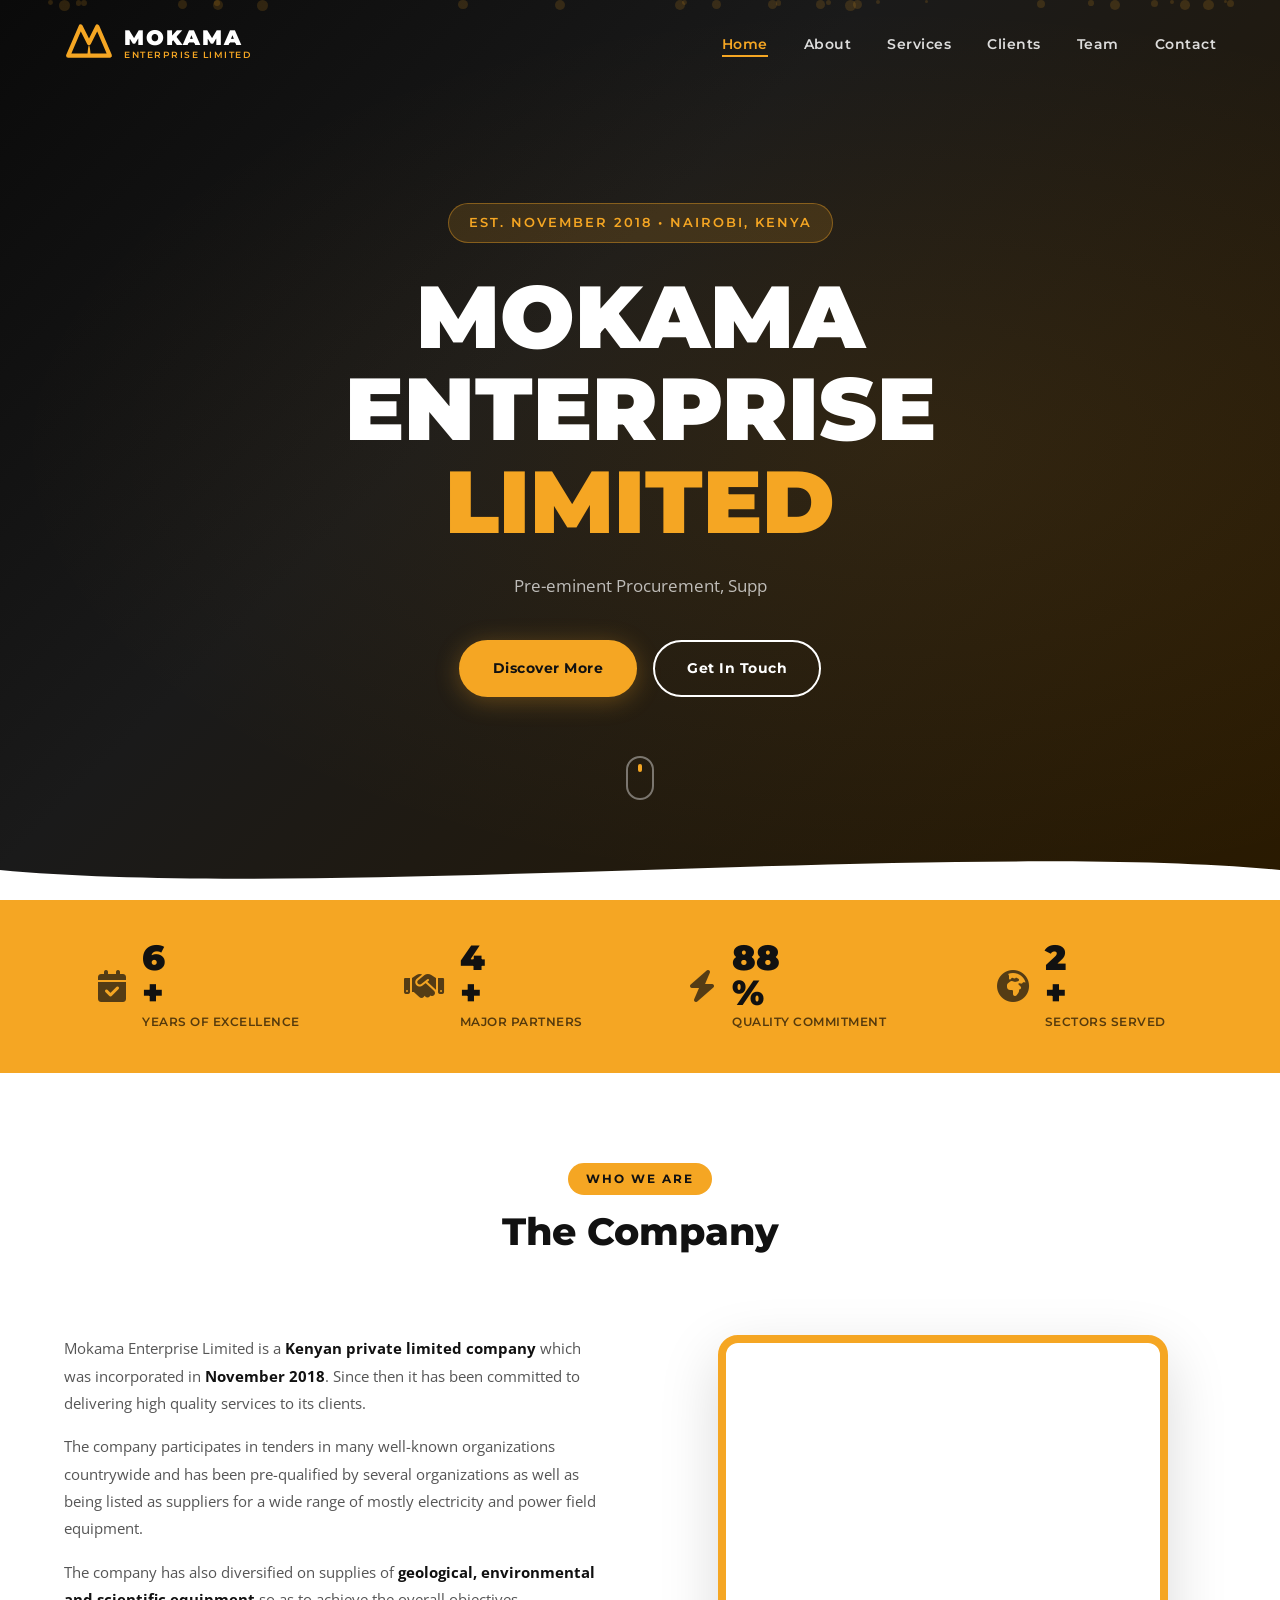
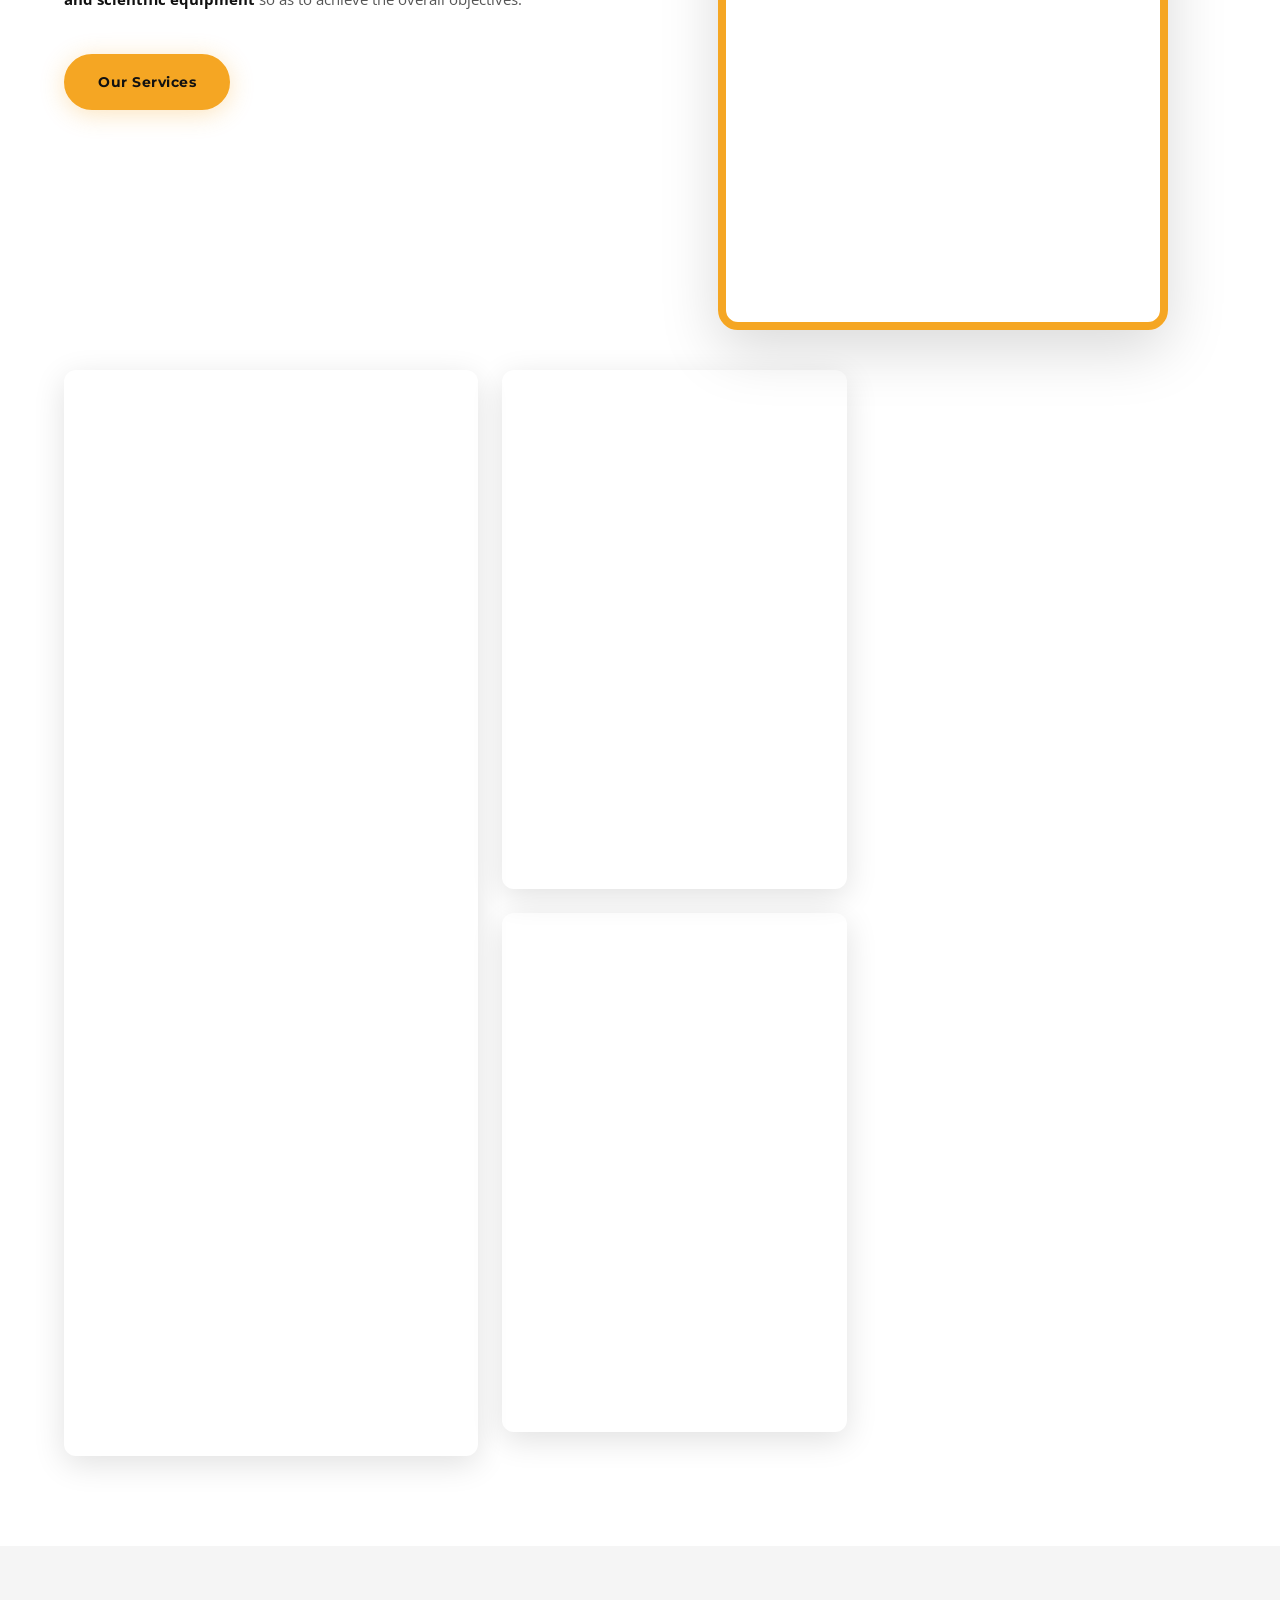
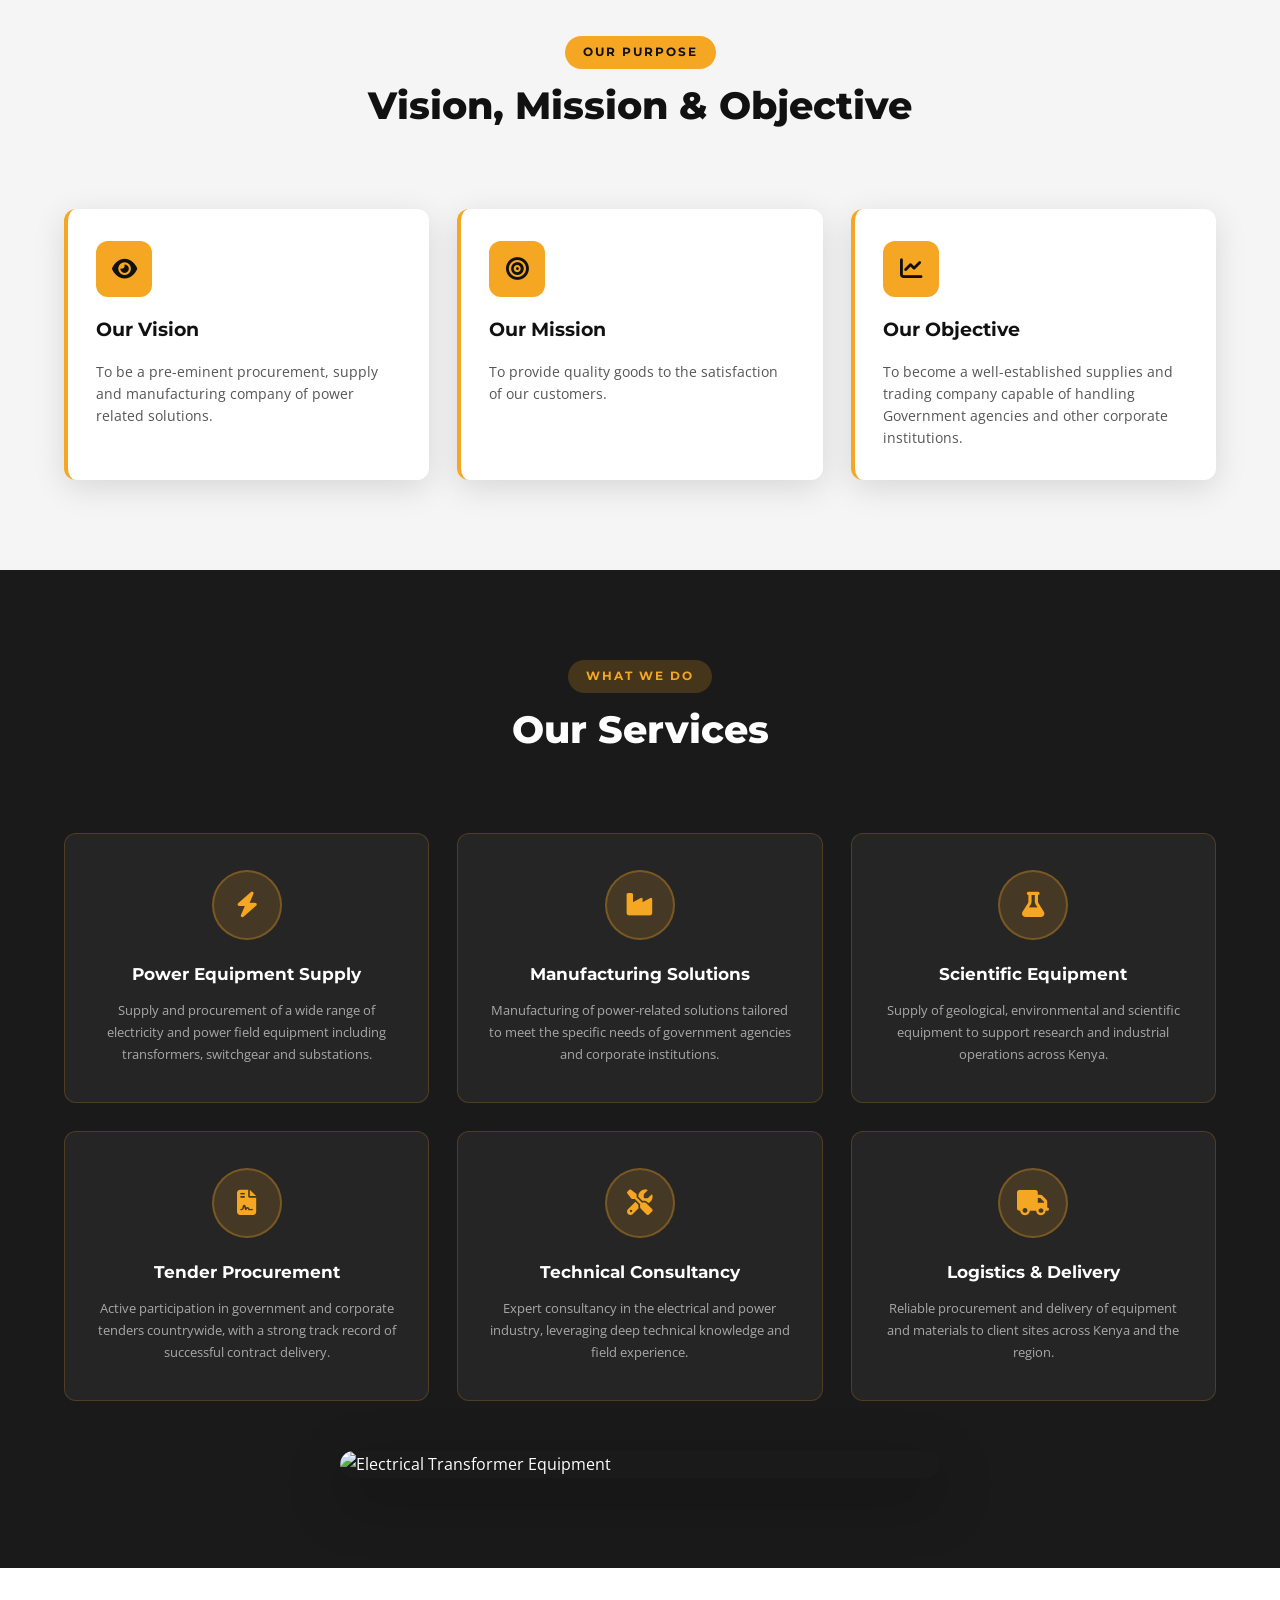
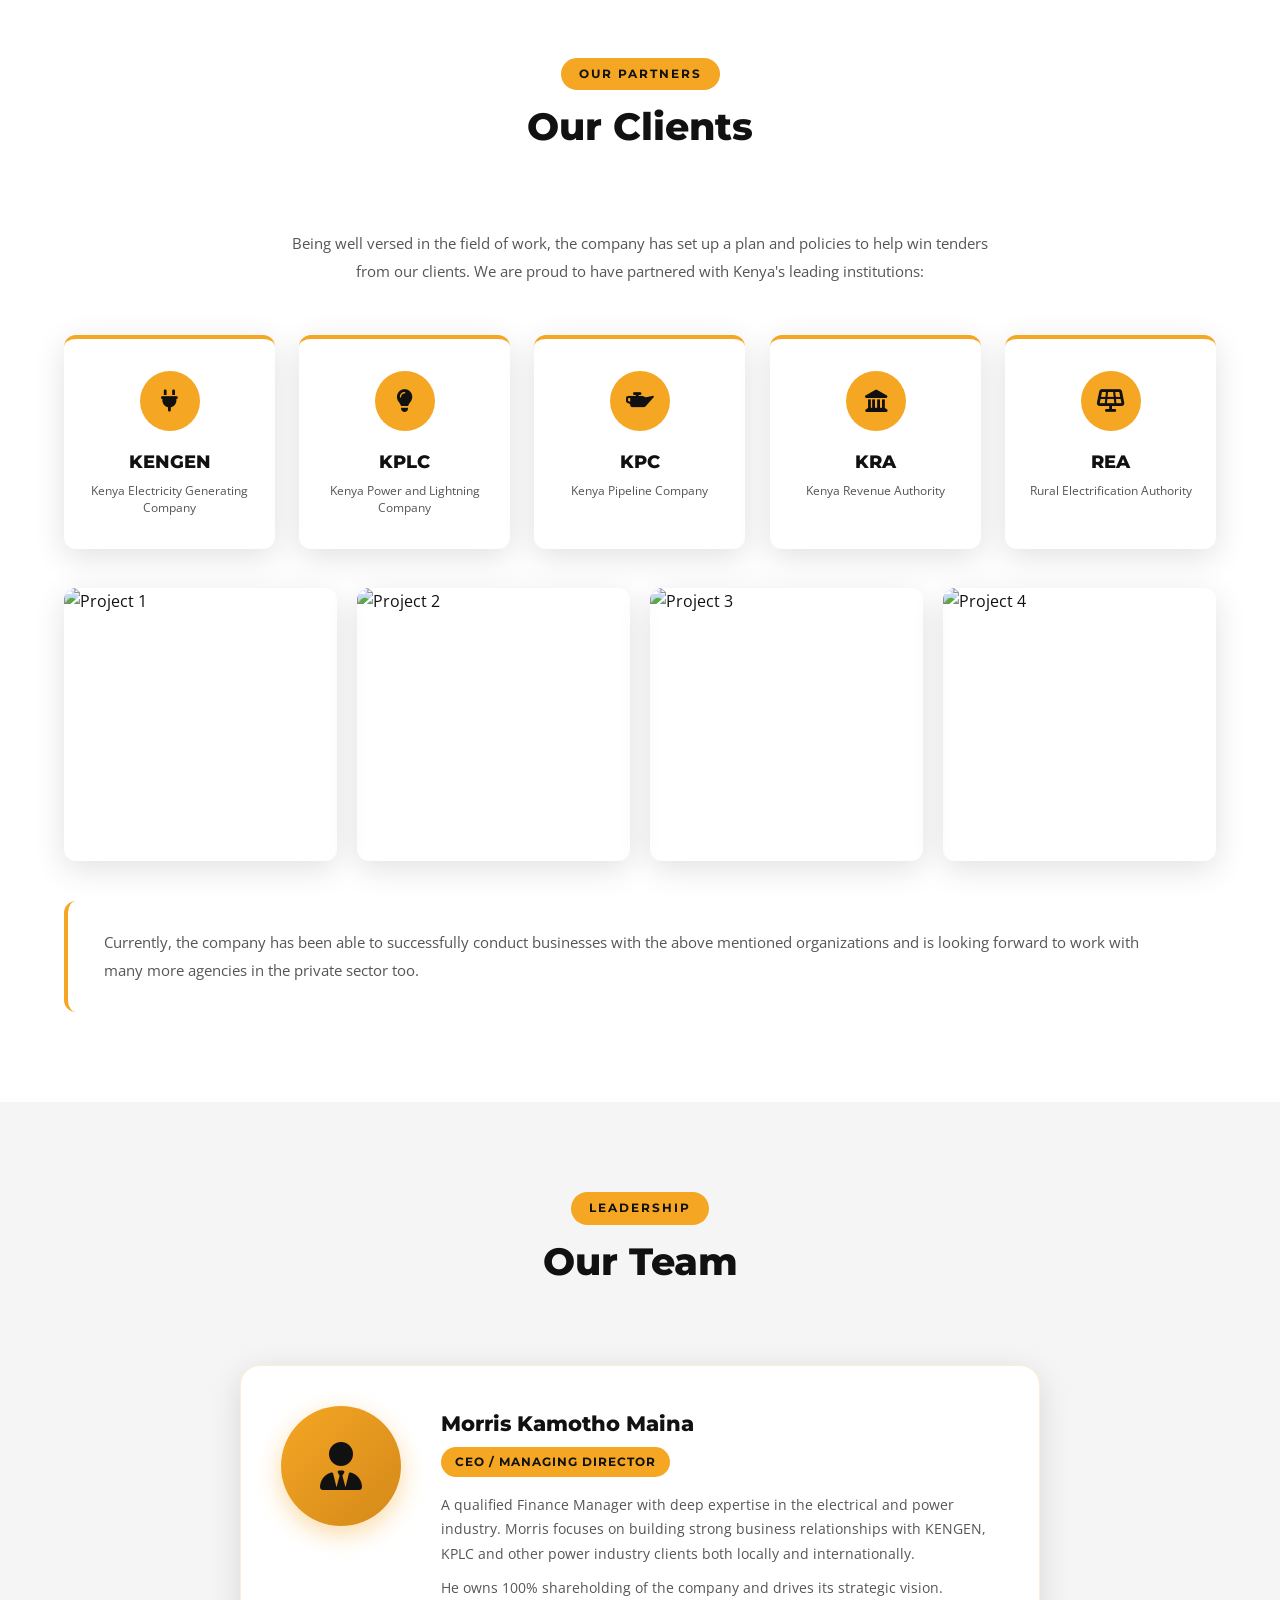
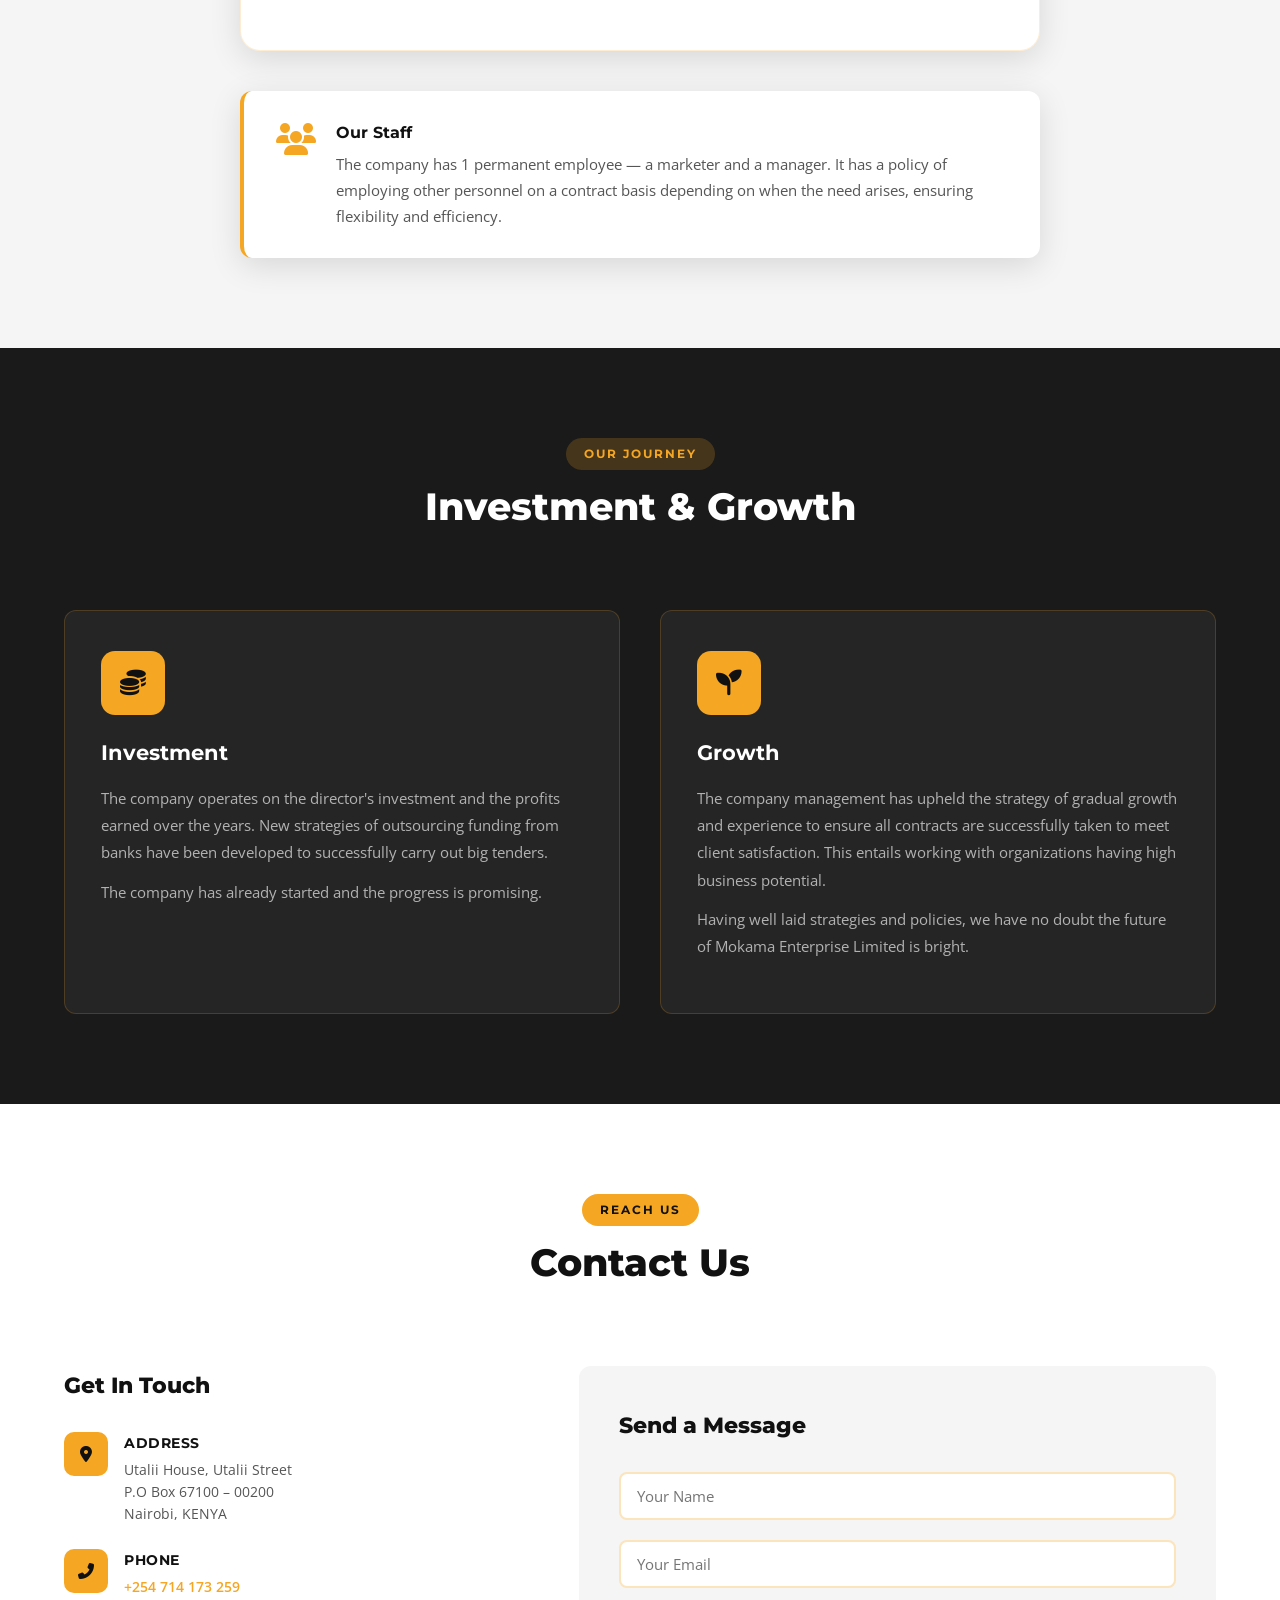
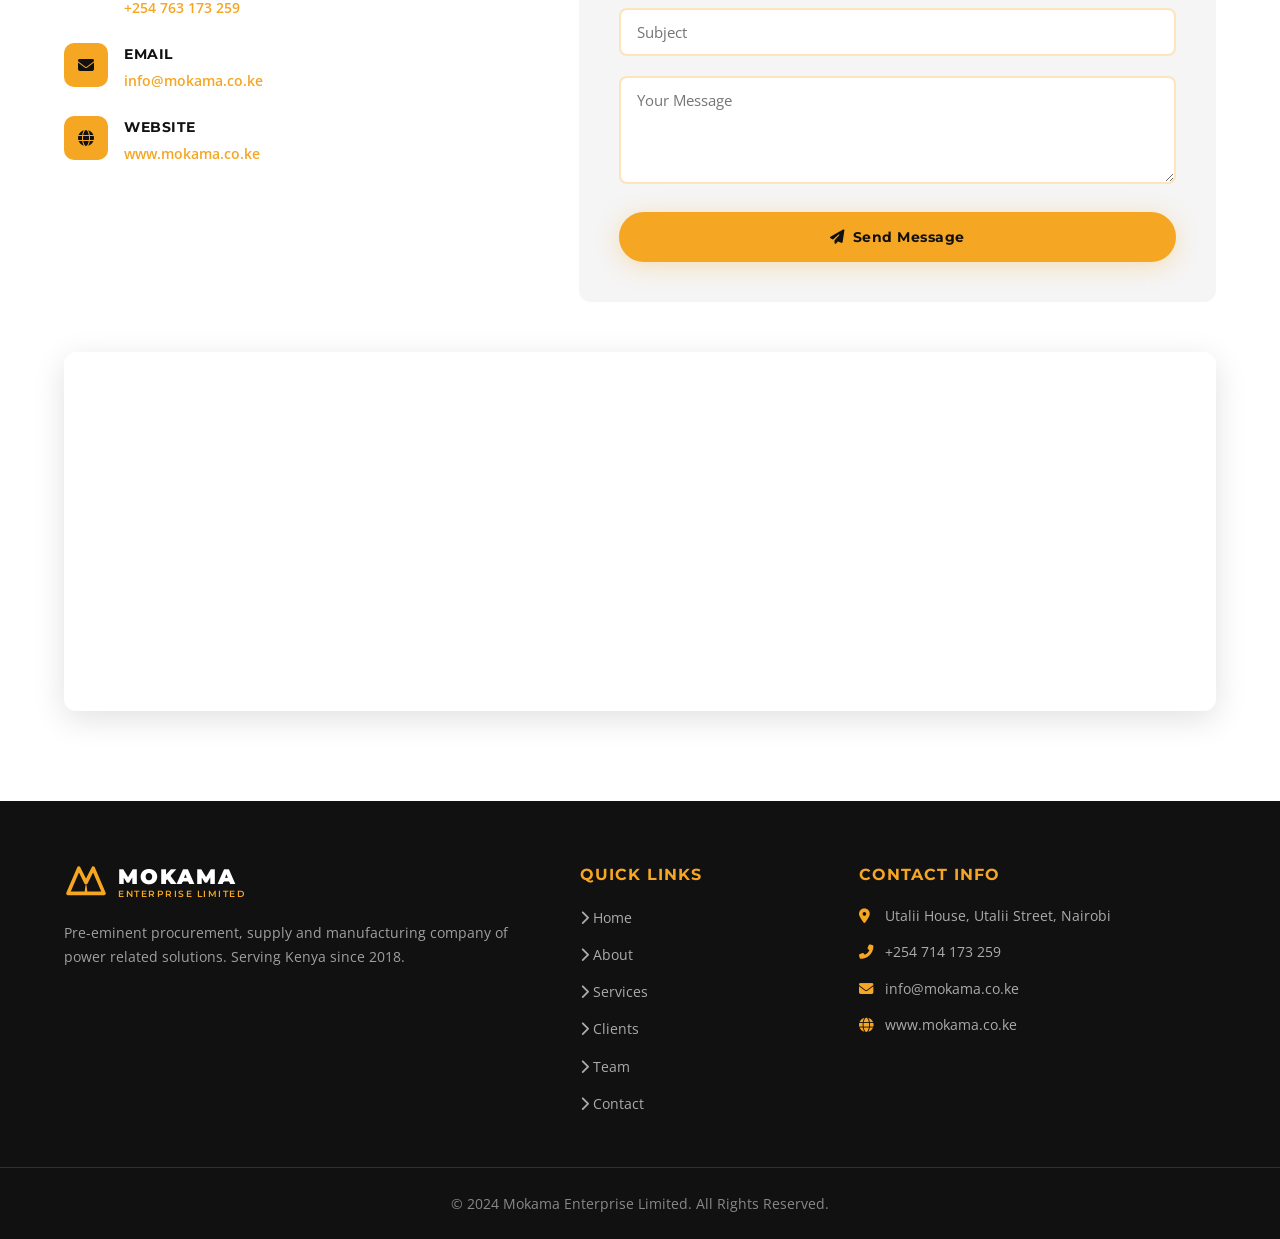
==== index.html @ 5ca4a03d "image gallery" ====
<!DOCTYPE html>
<html lang="en">
<head>
  <meta charset="UTF-8" />
  <meta name="viewport" content="width=device-width, initial-scale=1.0" />
  <title>Mokama Enterprise Limited</title>
  <link rel="stylesheet" href="style.css" />
  <link href="https://fonts.googleapis.com/css2?family=Montserrat:wght@400;600;700;800;900&family=Open+Sans:wght@400;600&display=swap" rel="stylesheet" />
  <link rel="stylesheet" href="https://cdnjs.cloudflare.com/ajax/libs/font-awesome/6.5.0/css/all.min.css" />
</head>
<body>

  <!-- ===== NAVBAR ===== -->
  <nav class="navbar" id="navbar">
    <div class="nav-container">
      <div class="nav-logo">
        <div class="logo-icon">
          <svg viewBox="0 0 60 50" xmlns="http://www.w3.org/2000/svg" width="50" height="42">
            <polygon points="5,45 20,10 30,30 40,10 55,45" fill="none" stroke="#F5A623" stroke-width="5" stroke-linejoin="round"/>
            <path d="M28,45 Q30,20 32,45" fill="#F5A623"/>
          </svg>
        </div>
        <div class="logo-text">
          <span class="logo-main">MOKAMA</span>
          <span class="logo-sub">ENTERPRISE LIMITED</span>
        </div>
      </div>
      <ul class="nav-links" id="navLinks">
        <li><a href="#home">Home</a></li>
        <li><a href="#about">About</a></li>
        <li><a href="#services">Services</a></li>
        <li><a href="#clients">Clients</a></li>
        <li><a href="#team">Team</a></li>
        <li><a href="#contact">Contact</a></li>
      </ul>
      <div class="hamburger" id="hamburger">
        <span></span><span></span><span></span>
      </div>
    </div>
  </nav>

  <!-- ===== HERO ===== -->
  <section class="hero" id="home">
    <div class="hero-particles" id="particles"></div>
    <div class="hero-overlay"></div>
    <div class="hero-content" data-aos="fade-up">
      <div class="hero-badge">Est. November 2018 &bull; Nairobi, Kenya</div>
      <h1 class="hero-title">
        <span class="line1">MOKAMA</span>
        <span class="line2">ENTERPRISE</span>
        <span class="line3 gold">LIMITED</span>
      </h1>
      <p class="hero-tagline">Pre-eminent Procurement, Supply &amp; Manufacturing of Power Solutions</p>
      <div class="hero-btns">
        <a href="#about" class="btn btn-primary">Discover More</a>
        <a href="#contact" class="btn btn-outline">Get In Touch</a>
      </div>
    </div>
    <div class="hero-scroll-indicator">
      <div class="scroll-dot"></div>
    </div>
    <div class="hero-wave">
      <svg viewBox="0 0 1440 80" preserveAspectRatio="none">
        <path d="M0,40 C360,80 1080,0 1440,40 L1440,80 L0,80 Z" fill="#fff"/>
      </svg>
    </div>
  </section>

  <!-- ===== STATS BAR ===== -->
  <section class="stats-bar">
    <div class="container">
      <div class="stat-item" data-aos="zoom-in" data-aos-delay="0">
        <i class="fas fa-calendar-check"></i>
        <div>
          <span class="stat-num" data-target="7">0</span><span>+</span>
          <p>Years of Excellence</p>
        </div>
      </div>
      <div class="stat-item" data-aos="zoom-in" data-aos-delay="100">
        <i class="fas fa-handshake"></i>
        <div>
          <span class="stat-num" data-target="5">0</span><span>+</span>
          <p>Major Partners</p>
        </div>
      </div>
      <div class="stat-item" data-aos="zoom-in" data-aos-delay="200">
        <i class="fas fa-bolt"></i>
        <div>
          <span class="stat-num" data-target="100">0</span><span>%</span>
          <p>Quality Commitment</p>
        </div>
      </div>
      <div class="stat-item" data-aos="zoom-in" data-aos-delay="300">
        <i class="fas fa-globe-africa"></i>
        <div>
          <span class="stat-num" data-target="3">0</span><span>+</span>
          <p>Sectors Served</p>
        </div>
      </div>
    </div>
  </section>

  <!-- ===== ABOUT ===== -->
  <section class="about section" id="about">
    <div class="container">
      <div class="section-header" data-aos="fade-up">
        <span class="section-tag">Who We Are</span>
        <h2>The Company</h2>
        <div class="section-divider"></div>
      </div>
      <div class="about-grid">
        <div class="about-text" data-aos="fade-right">
          <p>Mokama Enterprise Limited is a <strong>Kenyan private limited company</strong> which was incorporated in <strong>November 2018</strong>. Since then it has been committed to delivering high quality services to its clients.</p>
          <p>The company participates in tenders in many well-known organizations countrywide and has been pre-qualified by several organizations as well as being listed as suppliers for a wide range of mostly electricity and power field equipment.</p>
          <p>The company has also diversified on supplies of <strong>geological, environmental and scientific equipment</strong> so as to achieve the overall objectives.</p>
          <a href="#services" class="btn btn-primary mt-2">Our Services</a>
        </div>
        <div class="about-image" data-aos="fade-left">
          <div class="about-image-frame">
            <img src="transformer2.jpeg" alt="Power Grid Transformer" class="about-img" />
          </div>
        </div>
      </div>
      <div class="about-images-gallery" data-aos="fade-up">
        <div class="gallery-main">
          <img src="power grid.jpeg" alt="Power Grid Infrastructure" class="gallery-main-img" />
        </div>
        <div class="gallery-side">
          <div class="gallery-side-item">
            <img src="pipeline.jpeg" alt="pipeline Equipment" class="gallery-side-img" />
          </div>
          <div class="gallery-side-item">
            <img src="solar and t.jpeg" alt="Solar and Turbine" class="gallery-side-img" />
          </div>
        </div>
      </div>
    </div>
  </section>

  <!-- ===== VISION & MISSION ===== -->
  <section class="vision-mission section bg-light-gray" id="vision">
    <div class="container">
      <div class="section-header" data-aos="fade-up">
        <span class="section-tag">Our Purpose</span>
        <h2>Vision, Mission &amp; Objective</h2>
        <div class="section-divider"></div>
      </div>
      <div class="vm-grid">
        <div class="vm-item" data-aos="fade-up" data-aos-delay="0">
          <div class="vm-card vision-card">
            <div class="vm-icon"><i class="fas fa-eye"></i></div>
            <h3>Our Vision</h3>
            <p>To be a pre-eminent procurement, supply and manufacturing company of power related solutions.</p>
          </div>
        </div>
        <div class="vm-item" data-aos="fade-up" data-aos-delay="100">
          <div class="vm-card mission-card">
            <div class="vm-icon"><i class="fas fa-bullseye"></i></div>
            <h3>Our Mission</h3>
            <p>To provide quality goods to the satisfaction of our customers.</p>
          </div>
        </div>
        <div class="vm-item" data-aos="fade-up" data-aos-delay="200">
          <div class="vm-card objective-card">
            <div class="vm-icon"><i class="fas fa-chart-line"></i></div>
            <h3>Our Objective</h3>
            <p>To become a well-established supplies and trading company capable of handling Government agencies and other corporate institutions.</p>
          </div>
        </div>
      </div>
    </div>
  </section>

  <!-- ===== SERVICES ===== -->
  <section class="services section bg-dark" id="services">
    <div class="container">
      <div class="section-header" data-aos="fade-up">
        <span class="section-tag light">What We Do</span>
        <h2 class="light">Our Services</h2>
        <div class="section-divider"></div>
      </div>
      <div class="services-grid">
        <div class="service-card" data-aos="fade-up" data-aos-delay="0">
          <div class="service-icon">
            <i class="fas fa-bolt"></i>
          </div>
          <h3>Power Equipment Supply</h3>
          <p>Supply and procurement of a wide range of electricity and power field equipment including transformers, switchgear and substations.</p>
        </div>
        <div class="service-card" data-aos="fade-up" data-aos-delay="100">
          <div class="service-icon">
            <i class="fas fa-industry"></i>
          </div>
          <h3>Manufacturing Solutions</h3>
          <p>Manufacturing of power-related solutions tailored to meet the specific needs of government agencies and corporate institutions.</p>
        </div>
        <div class="service-card" data-aos="fade-up" data-aos-delay="200">
          <div class="service-icon">
            <i class="fas fa-flask"></i>
          </div>
          <h3>Scientific Equipment</h3>
          <p>Supply of geological, environmental and scientific equipment to support research and industrial operations across Kenya.</p>
        </div>
        <div class="service-card" data-aos="fade-up" data-aos-delay="300">
          <div class="service-icon">
            <i class="fas fa-file-contract"></i>
          </div>
          <h3>Tender Procurement</h3>
          <p>Active participation in government and corporate tenders countrywide, with a strong track record of successful contract delivery.</p>
        </div>
        <div class="service-card" data-aos="fade-up" data-aos-delay="400">
          <div class="service-icon">
            <i class="fas fa-tools"></i>
          </div>
          <h3>Technical Consultancy</h3>
          <p>Expert consultancy in the electrical and power industry, leveraging deep technical knowledge and field experience.</p>
        </div>
        <div class="service-card" data-aos="fade-up" data-aos-delay="500">
          <div class="service-icon">
            <i class="fas fa-truck"></i>
          </div>
          <h3>Logistics &amp; Delivery</h3>
          <p>Reliable procurement and delivery of equipment and materials to client sites across Kenya and the region.</p>
        </div>
      </div>
      <div class="services-image" data-aos="fade-up">
        <img src="images/transformer1.jpg" alt="Electrical Transformer Equipment" class="services-img" />
      </div>
    </div>
  </section>

  <!-- ===== CLIENTS ===== -->
  <section class="clients section" id="clients">
    <div class="container">
      <div class="section-header" data-aos="fade-up">
        <span class="section-tag">Our Partners</span>
        <h2>Our Clients</h2>
        <div class="section-divider"></div>
      </div>
      <p class="clients-intro" data-aos="fade-up">Being well versed in the field of work, the company has set up a plan and policies to help win tenders from our clients. We are proud to have partnered with Kenya's leading institutions:</p>
      <div class="clients-grid">
        <div class="client-card" data-aos="flip-left" data-aos-delay="0">
          <div class="client-icon"><i class="fas fa-plug"></i></div>
          <h4>KENGEN</h4>
          <p>Kenya Electricity Generating Company</p>
        </div>
        <div class="client-card" data-aos="flip-left" data-aos-delay="100">
          <div class="client-icon"><i class="fas fa-lightbulb"></i></div>
          <h4>KPLC</h4>
          <p>Kenya Power and Lightning Company</p>
        </div>
        <div class="client-card" data-aos="flip-left" data-aos-delay="200">
          <div class="client-icon"><i class="fas fa-oil-can"></i></div>
          <h4>KPC</h4>
          <p>Kenya Pipeline Company</p>
        </div>
        <div class="client-card" data-aos="flip-left" data-aos-delay="300">
          <div class="client-icon"><i class="fas fa-landmark"></i></div>
          <h4>KRA</h4>
          <p>Kenya Revenue Authority</p>
        </div>
        <div class="client-card" data-aos="flip-left" data-aos-delay="400">
          <div class="client-icon"><i class="fas fa-solar-panel"></i></div>
          <h4>REA</h4>
          <p>Rural Electrification Authority</p>
        </div>
      </div>
      <div class="clients-gallery" data-aos="fade-up">
        <div class="gallery-item">
          <img src="images/client-project-1.jpg" alt="Project 1" class="gallery-img" />
        </div>
        <div class="gallery-item">
          <img src="images/client-project-2.jpg" alt="Project 2" class="gallery-img" />
        </div>
        <div class="gallery-item">
          <img src="images/client-project-3.jpg" alt="Project 3" class="gallery-img" />
        </div>
        <div class="gallery-item">
          <img src="images/client-project-4.jpg" alt="Project 4" class="gallery-img" />
        </div>
      </div>
      <div class="clients-note" data-aos="fade-up">
        <p>Currently, the company has been able to successfully conduct businesses with the above mentioned organizations and is looking forward to work with many more agencies in the private sector too.</p>
      </div>
    </div>
  </section>

  <!-- ===== TEAM ===== -->
  <section class="team section bg-light-gray" id="team">
    <div class="container">
      <div class="section-header" data-aos="fade-up">
        <span class="section-tag">Leadership</span>
        <h2>Our Team</h2>
        <div class="section-divider"></div>
      </div>
      <div class="team-grid">
        <div class="team-card" data-aos="zoom-in">
          <div class="team-avatar">
            <div class="avatar-placeholder">
              <i class="fas fa-user-tie"></i>
            </div>
          </div>
          <div class="team-info">
            <h3>Morris Kamotho Maina</h3>
            <span class="team-role">CEO / Managing Director</span>
            <p>A qualified Finance Manager with deep expertise in the electrical and power industry. Morris focuses on building strong business relationships with KENGEN, KPLC and other power industry clients both locally and internationally.</p>
            <p>He owns 100% shareholding of the company and drives its strategic vision.</p>
          </div>
        </div>
      </div>
      <div class="staff-note" data-aos="fade-up">
        <div class="staff-note-inner">
          <i class="fas fa-users"></i>
          <div>
            <h4>Our Staff</h4>
            <p>The company has 1 permanent employee — a marketer and a manager. It has a policy of employing other personnel on a contract basis depending on when the need arises, ensuring flexibility and efficiency.</p>
          </div>
        </div>
      </div>
    </div>
  </section>

  <!-- ===== INVESTMENT & GROWTH ===== -->
  <section class="growth section bg-dark" id="growth">
    <div class="container">
      <div class="section-header" data-aos="fade-up">
        <span class="section-tag light">Our Journey</span>
        <h2 class="light">Investment &amp; Growth</h2>
        <div class="section-divider"></div>
      </div>
      <div class="growth-grid">
        <div class="growth-card" data-aos="fade-right">
          <div class="growth-icon"><i class="fas fa-coins"></i></div>
          <h3>Investment</h3>
          <p>The company operates on the director's investment and the profits earned over the years. New strategies of outsourcing funding from banks have been developed to successfully carry out big tenders.</p>
          <p>The company has already started and the progress is promising.</p>
        </div>
        <div class="growth-card" data-aos="fade-left">
          <div class="growth-icon"><i class="fas fa-seedling"></i></div>
          <h3>Growth</h3>
          <p>The company management has upheld the strategy of gradual growth and experience to ensure all contracts are successfully taken to meet client satisfaction. This entails working with organizations having high business potential.</p>
          <p>Having well laid strategies and policies, we have no doubt the future of Mokama Enterprise Limited is bright.</p>
        </div>
      </div>
    </div>
  </section>

  <!-- ===== CONTACT ===== -->
  <section class="contact section" id="contact">
    <div class="container">
      <div class="section-header" data-aos="fade-up">
        <span class="section-tag">Reach Us</span>
        <h2>Contact Us</h2>
        <div class="section-divider"></div>
      </div>
      <div class="contact-grid">
        <div class="contact-info" data-aos="fade-right">
          <h3>Get In Touch</h3>
          <div class="contact-item">
            <div class="contact-icon"><i class="fas fa-map-marker-alt"></i></div>
            <div>
              <strong>Address</strong>
              <p>Utalii House, Utalii Street<br>P.O Box 67100 – 00200<br>Nairobi, KENYA</p>
            </div>
          </div>
          <div class="contact-item">
            <div class="contact-icon"><i class="fas fa-phone-alt"></i></div>
            <div>
              <strong>Phone</strong>
              <p><a href="tel:+254714173259">+254 714 173 259</a><br><a href="tel:+254763173259">+254 763 173 259</a></p>
            </div>
          </div>
          <div class="contact-item">
            <div class="contact-icon"><i class="fas fa-envelope"></i></div>
            <div>
              <strong>Email</strong>
              <p><a href="mailto:info@mokama.co.ke">info@mokama.co.ke</a></p>
            </div>
          </div>
          <div class="contact-item">
            <div class="contact-icon"><i class="fas fa-globe"></i></div>
            <div>
              <strong>Website</strong>
              <p><a href="http://www.mokama.co.ke" target="_blank">www.mokama.co.ke</a></p>
            </div>
          </div>
        </div>
        <div class="contact-form-wrap" data-aos="fade-left">
          <form class="contact-form" id="contactForm">
            <h3>Send a Message</h3>
            <div class="form-group">
              <input type="text" id="name" placeholder="Your Name" required />
              <label for="name">Your Name</label>
            </div>
            <div class="form-group">
              <input type="email" id="email" placeholder="Your Email" required />
              <label for="email">Your Email</label>
            </div>
            <div class="form-group">
              <input type="text" id="subject" placeholder="Subject" />
              <label for="subject">Subject</label>
            </div>
            <div class="form-group">
              <textarea id="message" rows="4" placeholder="Your Message" required></textarea>
              <label for="message">Your Message</label>
            </div>
            <button type="submit" class="btn btn-primary btn-full">
              <i class="fas fa-paper-plane"></i> Send Message
            </button>
            <div class="form-success" id="formSuccess">
              <i class="fas fa-check-circle"></i> Thank you! Your message has been sent.
            </div>
          </form>
        </div>
      </div>
      <div class="map-container" data-aos="fade-up">
        <iframe
          src="https://www.google.com/maps/embed?pb=!1m18!1m12!1m3!1d3988.8208!2d36.8219!3d-1.2921!2m3!1f0!2f0!3f0!3m2!1i1024!2i768!4f13.1!3m3!1m2!1s0x182f10d3e0a3b1d5%3A0x6a3b3b3b3b3b3b3b!2sUtalii%20House%2C%20Utalii%20St%2C%20Nairobi!5e0!3m2!1sen!2ske!4v1680000000000!5m2!1sen!2ske"
          width="100%" height="350" style="border:0;" allowfullscreen="" loading="lazy"
          referrerpolicy="no-referrer-when-downgrade" title="Mokama Enterprise Location">
        </iframe>
      </div>
    </div>
  </section>

  <!-- ===== FOOTER ===== -->
  <footer class="footer">
    <div class="footer-top">
      <div class="container footer-grid">
        <div class="footer-brand">
          <div class="nav-logo">
            <div class="logo-icon">
              <svg viewBox="0 0 60 50" xmlns="http://www.w3.org/2000/svg" width="44" height="36">
                <polygon points="5,45 20,10 30,30 40,10 55,45" fill="none" stroke="#F5A623" stroke-width="5" stroke-linejoin="round"/>
                <path d="M28,45 Q30,20 32,45" fill="#F5A623"/>
              </svg>
            </div>
            <div class="logo-text">
              <span class="logo-main">MOKAMA</span>
              <span class="logo-sub">ENTERPRISE LIMITED</span>
            </div>
          </div>
          <p>Pre-eminent procurement, supply and manufacturing company of power related solutions. Serving Kenya since 2018.</p>
        </div>
        <div class="footer-links">
          <h4>Quick Links</h4>
          <ul>
            <li><a href="#home"><i class="fas fa-chevron-right"></i> Home</a></li>
            <li><a href="#about"><i class="fas fa-chevron-right"></i> About</a></li>
            <li><a href="#services"><i class="fas fa-chevron-right"></i> Services</a></li>
            <li><a href="#clients"><i class="fas fa-chevron-right"></i> Clients</a></li>
            <li><a href="#team"><i class="fas fa-chevron-right"></i> Team</a></li>
            <li><a href="#contact"><i class="fas fa-chevron-right"></i> Contact</a></li>
          </ul>
        </div>
        <div class="footer-contact">
          <h4>Contact Info</h4>
          <p><i class="fas fa-map-marker-alt"></i> Utalii House, Utalii Street, Nairobi</p>
          <p><i class="fas fa-phone-alt"></i> +254 714 173 259</p>
          <p><i class="fas fa-envelope"></i> info@mokama.co.ke</p>
          <p><i class="fas fa-globe"></i> www.mokama.co.ke</p>
        </div>
      </div>
    </div>
    <div class="footer-bottom">
      <p>&copy; 2024 Mokama Enterprise Limited. All Rights Reserved.</p>
    </div>
  </footer>

  <!-- Back to Top -->
  <button class="back-to-top" id="backToTop" title="Back to Top">
    <i class="fas fa-chevron-up"></i>
  </button>

  <script src="integrate.js"></script>
</body>
</html>
---- style.css ----
/* ============================================================
   MOKAMA ENTERPRISE LIMITED — Enhanced Main Stylesheet
   Colors: Gold #F5A623, Black #111, White #fff
   Enhanced with images and improved visual hierarchy
   ============================================================ */

/* ---- RESET & BASE ---- */
*, *::before, *::after { box-sizing: border-box; margin: 0; padding: 0; }

:root {
  --gold: #F5A623;
  --gold-dark: #d4891a;
  --gold-light: #ffd166;
  --black: #111111;
  --dark: #1a1a1a;
  --dark2: #222222;
  --gray: #555;
  --light-gray: #f5f5f5;
  --white: #ffffff;
  --font-head: 'Montserrat', sans-serif;
  --font-body: 'Open Sans', sans-serif;
  --transition: 0.35s ease;
  --shadow: 0 8px 32px rgba(0,0,0,0.12);
  --shadow-gold: 0 4px 24px rgba(245,166,35,0.3);
  --radius: 12px;
}

html { scroll-behavior: smooth; font-size: 16px; }

body {
  font-family: var(--font-body);
  color: var(--black);
  background: var(--white);
  overflow-x: hidden;
  line-height: 1.7;
}

a { text-decoration: none; color: inherit; transition: var(--transition); }
ul { list-style: none; }
img { max-width: 100%; display: block; }

.container {
  max-width: 1200px;
  margin: 0 auto;
  padding: 0 24px;
}

.section { padding: 90px 0; }
.bg-dark { background: var(--dark); color: var(--white); }
.bg-light-gray { background: var(--light-gray); }
.mt-2 { margin-top: 1.5rem; }

/* ---- BUTTONS ---- */
.btn {
  display: inline-flex;
  align-items: center;
  gap: 8px;
  padding: 14px 32px;
  border-radius: 50px;
  font-family: var(--font-head);
  font-weight: 700;
  font-size: 0.9rem;
  letter-spacing: 0.5px;
  cursor: pointer;
  border: 2px solid transparent;
  transition: all var(--transition);
  position: relative;
  overflow: hidden;
}

.btn::after {
  content: '';
  position: absolute;
  inset: 0;
  background: rgba(255,255,255,0.15);
  transform: translateX(-100%);
  transition: transform 0.4s ease;
}
.btn:hover::after { transform: translateX(0); }

.btn-primary {
  background: var(--gold);
  color: var(--black);
  border-color: var(--gold);
  box-shadow: var(--shadow-gold);
}
.btn-primary:hover {
  background: var(--gold-dark);
  border-color: var(--gold-dark);
  transform: translateY(-2px);
  box-shadow: 0 8px 30px rgba(245,166,35,0.5);
}

.btn-outline {
  background: transparent;
  color: var(--white);
  border-color: var(--white);
}
.btn-outline:hover {
  background: var(--white);
  color: var(--black);
  transform: translateY(-2px);
}

.btn-full { width: 100%; justify-content: center; }

/* ---- SECTION HEADERS ---- */
.section-header {
  text-align: center;
  margin-bottom: 60px;
}

.section-tag {
  display: inline-block;
  background: var(--gold);
  color: var(--black);
  font-family: var(--font-head);
  font-weight: 700;
  font-size: 0.75rem;
  letter-spacing: 2px;
  text-transform: uppercase;
  padding: 6px 18px;
  border-radius: 50px;
  margin-bottom: 14px;
}
.section-tag.light {
  background: rgba(245,166,35,0.2);
  color: var(--gold);
}

.section-header h2 {
  font-family: var(--font-head);
  font-size: clamp(1.8rem, 3.5vw, 2.4rem);
  font-weight: 800;
  color: var(--black);
  line-height: 1.2;
}
.section-header h2.light { color: var(--white); }

.section-divider {
  width: 60px;
  height: 4px;
  background: var(--gold);
  border-radius: 2px;
  margin: 16px auto 0;
  animation: none !important;
}

/* ============================================================
   NAVBAR
   ============================================================ */
.navbar {
  position: fixed;
  top: 0; left: 0; right: 0;
  z-index: 1000;
  padding: 18px 0;
  transition: all var(--transition);
}

.navbar.scrolled {
  background: rgba(17,17,17,0.97);
  backdrop-filter: blur(12px);
  padding: 12px 0;
  box-shadow: 0 4px 20px rgba(0,0,0,0.3);
}

.nav-container {
  max-width: 1200px;
  margin: 0 auto;
  padding: 0 24px;
  display: flex;
  align-items: center;
  justify-content: space-between;
}

.nav-logo {
  display: flex;
  align-items: center;
  gap: 10px;
  cursor: pointer;
}

.logo-text {
  display: flex;
  flex-direction: column;
  line-height: 1.1;
}

.logo-main {
  font-family: var(--font-head);
  font-weight: 900;
  font-size: 1.3rem;
  color: var(--white);
  letter-spacing: 2px;
}

.logo-sub {
  font-family: var(--font-head);
  font-weight: 600;
  font-size: 0.55rem;
  color: var(--gold);
  letter-spacing: 1.5px;
  text-transform: uppercase;
}

.nav-links {
  display: flex;
  gap: 36px;
}

.nav-links a {
  color: rgba(255,255,255,0.85);
  font-family: var(--font-head);
  font-weight: 600;
  font-size: 0.88rem;
  letter-spacing: 0.5px;
  position: relative;
  padding-bottom: 4px;
}

.nav-links a::after {
  content: '';
  position: absolute;
  bottom: 0; left: 0;
  width: 0; height: 2px;
  background: var(--gold);
  transition: width var(--transition);
}

.nav-links a:hover { color: var(--gold); }
.nav-links a:hover::after { width: 100%; }

.hamburger {
  display: none;
  flex-direction: column;
  gap: 5px;
  cursor: pointer;
  padding: 4px;
}
.hamburger span {
  display: block;
  width: 26px; height: 2px;
  background: var(--white);
  border-radius: 2px;
  transition: var(--transition);
}
.hamburger.active span:nth-child(1) { transform: translateY(7px) rotate(45deg); }
.hamburger.active span:nth-child(2) { opacity: 0; }
.hamburger.active span:nth-child(3) { transform: translateY(-7px) rotate(-45deg); }

/* ============================================================
   HERO
   ============================================================ */
.hero {
  position: relative;
  min-height: 100vh;
  background: linear-gradient(135deg, #0a0a0a 0%, #1a1a1a 40%, #2a1a00 100%);
  display: flex;
  align-items: center;
  justify-content: center;
  overflow: hidden;
}

.hero-overlay {
  position: absolute;
  inset: 0;
  background: radial-gradient(ellipse at 70% 50%, rgba(245,166,35,0.08) 0%, transparent 70%);
}

.hero-particles {
  position: absolute;
  inset: 0;
  overflow: hidden;
}

.particle {
  position: absolute;
  border-radius: 50%;
  background: var(--gold);
  opacity: 0.15;
  animation: float-particle linear infinite;
}

@keyframes float-particle {
  0% { transform: translateY(100vh) rotate(0deg); opacity: 0; }
  10% { opacity: 0.15; }
  90% { opacity: 0.15; }
  100% { transform: translateY(-100px) rotate(720deg); opacity: 0; }
}

.hero-content {
  position: relative;
  z-index: 2;
  text-align: center;
  padding: 0 24px;
  max-width: 900px;
}

.hero-badge {
  display: inline-block;
  background: rgba(245,166,35,0.15);
  border: 1px solid rgba(245,166,35,0.4);
  color: var(--gold);
  font-family: var(--font-head);
  font-size: 0.8rem;
  font-weight: 600;
  letter-spacing: 2px;
  text-transform: uppercase;
  padding: 8px 20px;
  border-radius: 50px;
  margin-bottom: 28px;
  animation: fadeInDown 0.8s ease forwards;
}

.hero-title {
  font-family: var(--font-head);
  font-weight: 900;
  line-height: 1.05;
  margin-bottom: 24px;
}

.hero-title .line1,
.hero-title .line2,
.hero-title .line3 {
  display: block;
  font-size: clamp(2.5rem, 7vw, 5.5rem);
  color: var(--white);
  animation: fadeInUp 0.8s ease forwards;
  opacity: 0;
}

.hero-title .line1 { animation-delay: 0.2s; }
.hero-title .line2 { animation-delay: 0.4s; }
.hero-title .line3 { animation-delay: 0.6s; }
.hero-title .gold { color: var(--gold); }

.hero-tagline {
  font-family: var(--font-body);
  font-size: clamp(0.9rem, 2vw, 1.05rem);
  color: rgba(255,255,255,0.7);
  margin-bottom: 40px;
  animation: fadeInUp 0.8s 0.8s ease forwards;
  opacity: 0;
}

.hero-btns {
  display: flex;
  gap: 16px;
  justify-content: center;
  flex-wrap: wrap;
  animation: fadeInUp 0.8s 1s ease forwards;
  opacity: 0;
}

.hero-scroll-indicator {
  position: absolute;
  bottom: 100px;
  left: 50%;
  transform: translateX(-50%);
  z-index: 2;
}

.scroll-dot {
  width: 28px; height: 44px;
  border: 2px solid rgba(255,255,255,0.4);
  border-radius: 14px;
  position: relative;
}

.scroll-dot::before {
  content: '';
  position: absolute;
  top: 6px; left: 50%;
  transform: translateX(-50%);
  width: 4px; height: 8px;
  background: var(--gold);
  border-radius: 2px;
  animation: scroll-anim 1.8s infinite;
}

@keyframes scroll-anim {
  0% { top: 6px; opacity: 1; }
  100% { top: 24px; opacity: 0; }
}

.hero-wave {
  position: absolute;
  bottom: 0; left: 0; right: 0;
  line-height: 0;
}
.hero-wave svg { width: 100%; height: 60px; }

/* ============================================================
   STATS BAR
   ============================================================ */
.stats-bar {
  background: var(--gold);
  padding: 40px 0;
}

.stats-bar .container {
  display: grid;
  grid-template-columns: repeat(4, 1fr);
  gap: 24px;
}

.stat-item {
  display: flex;
  align-items: center;
  gap: 16px;
  justify-content: center;
}

.stat-item i {
  font-size: 2rem;
  color: var(--black);
  opacity: 0.7;
}

.stat-item div {
  display: flex;
  flex-direction: column;
}

.stat-num {
  font-family: var(--font-head);
  font-size: 2.2rem;
  font-weight: 900;
  color: var(--black);
  line-height: 1;
}

.stat-item div span:last-of-type {
  font-family: var(--font-head);
  font-size: 2.2rem;
  font-weight: 900;
  color: var(--black);
  line-height: 1;
}

.stat-item p {
  font-family: var(--font-head);
  font-size: 0.75rem;
  font-weight: 600;
  color: rgba(0,0,0,0.65);
  text-transform: uppercase;
  letter-spacing: 0.5px;
  margin-top: 2px;
}

/* ============================================================
   ABOUT
   ============================================================ */
.about-grid {
  display: grid;
  grid-template-columns: 1fr 1fr;
  gap: 60px;
  align-items: start;
}

.about-text p {
  font-size: 0.95rem;
  color: var(--gray);
  margin-bottom: 16px;
  line-height: 1.8;
}
.about-text strong { color: var(--black); }

.about-image {
  display: flex;
  justify-content: center;
}

.about-image-frame {
  position: relative;
  width: 100%;
  max-width: 450px;
  border-radius: 20px;
  overflow: hidden;
  box-shadow: 0 20px 60px rgba(0,0,0,0.15);
  border: 8px solid var(--gold);
}

.about-img {
  width: 100%;
  height: auto;
  display: block;
  object-fit: cover;
  transition: transform var(--transition);
}

.about-image-frame:hover .about-img {
  transform: scale(1.05);
}

/* ============================================================
   ABOUT GALLERY
   ============================================================ */
.about-images-gallery {
  display: grid;
  grid-template-columns: 1.2fr 1fr 1fr;
  gap: 24px;
  margin-top: 40px;
  align-items: stretch;
}

.gallery-main {
  grid-row: 1 / 3;
  overflow: hidden;
  border-radius: var(--radius);
  box-shadow: var(--shadow);
}

.gallery-main-img {
  width: 100%;
  height: 100%;
  object-fit: cover;
  transition: transform var(--transition);
}

.gallery-main:hover .gallery-main-img {
  transform: scale(1.06);
}

.gallery-side {
  display: grid;
  grid-template-rows: 1fr 1fr;
  gap: 24px;
}

.gallery-side-item {
  overflow: hidden;
  border-radius: var(--radius);
  box-shadow: var(--shadow);
  transition: all var(--transition);
}

.gallery-side-img {
  width: 100%;
  height: 100%;
  object-fit: cover;
  transition: transform var(--transition);
}

.gallery-side-item:hover {
  transform: translateY(-4px);
  box-shadow: 0 12px 32px rgba(0,0,0,0.15);
}

.gallery-side-item:hover .gallery-side-img {
  transform: scale(1.08);
}

/* ============================================================
   VISION, MISSION & OBJECTIVE
   ============================================================ */
.vm-grid {
  display: grid;
  grid-template-columns: repeat(3, 1fr);
  gap: 28px;
}

.vm-item {
  display: flex;
  justify-content: center;
}

.vm-card {
  background: var(--white);
  border-radius: var(--radius);
  padding: 32px 28px;
  box-shadow: var(--shadow);
  border-left: 4px solid var(--gold);
  display: flex;
  flex-direction: column;
  gap: 16px;
  align-items: flex-start;
  transition: transform var(--transition), box-shadow var(--transition);
  max-width: 100%;
}

.vm-card:hover {
  transform: translateY(-8px);
  box-shadow: 0 16px 40px rgba(0,0,0,0.15);
}

.vm-icon {
  width: 56px; height: 56px;
  background: var(--gold);
  border-radius: 12px;
  display: flex;
  align-items: center;
  justify-content: center;
  flex-shrink: 0;
}

.vm-icon i {
  font-size: 1.4rem;
  color: var(--black);
}

.vm-card h3 {
  font-family: var(--font-head);
  font-weight: 700;
  font-size: 1.2rem;
  color: var(--black);
  margin: 0;
}

.vm-card p {
  font-size: 0.85rem;
  color: var(--gray);
  line-height: 1.6;
  margin: 0;
}

/* ============================================================
   SERVICES
   ============================================================ */
.services-grid {
  display: grid;
  grid-template-columns: repeat(3, 1fr);
  gap: 28px;
  margin-bottom: 50px;
}

.service-card {
  background: rgba(255,255,255,0.05);
  border: 1px solid rgba(245,166,35,0.2);
  border-radius: var(--radius);
  padding: 36px 28px;
  text-align: center;
  transition: all var(--transition);
  position: relative;
  overflow: hidden;
}

.service-card::before {
  content: '';
  position: absolute;
  bottom: 0; left: 0; right: 0;
  height: 3px;
  background: var(--gold);
  transform: scaleX(0);
  transition: transform var(--transition);
}

.service-card:hover {
  background: rgba(245,166,35,0.08);
  border-color: var(--gold);
  transform: translateY(-6px);
  box-shadow: 0 20px 40px rgba(0,0,0,0.3);
}

.service-card:hover::before { transform: scaleX(1); }

.service-icon {
  width: 70px; height: 70px;
  background: rgba(245,166,35,0.15);
  border: 2px solid rgba(245,166,35,0.3);
  border-radius: 50%;
  display: flex;
  align-items: center;
  justify-content: center;
  margin: 0 auto 20px;
  transition: all var(--transition);
}

.service-card:hover .service-icon {
  background: var(--gold);
  border-color: var(--gold);
}

.service-icon i {
  font-size: 1.6rem;
  color: var(--gold);
  transition: color var(--transition);
}

.service-card:hover .service-icon i { color: var(--black); }

.service-card h3 {
  font-family: var(--font-head);
  font-weight: 700;
  font-size: 1.05rem;
  color: var(--white);
  margin-bottom: 12px;
}

.service-card p {
  font-size: 0.8rem;
  color: rgba(255,255,255,0.6);
  line-height: 1.7;
}

.services-image {
  display: flex;
  justify-content: center;
  margin-top: 40px;
}

.services-img {
  width: 100%;
  max-width: 600px;
  height: auto;
  border-radius: 16px;
  box-shadow: 0 20px 60px rgba(0,0,0,0.3);
  object-fit: cover;
  transition: transform var(--transition);
}

.services-img:hover {
  transform: scale(1.03);
}

/* ============================================================
   CLIENTS
   ============================================================ */
.clients-intro {
  text-align: center;
  max-width: 720px;
  margin: 0 auto 50px;
  font-size: 0.95rem;
  color: var(--gray);
  line-height: 1.8;
}

.clients-grid {
  display: grid;
  grid-template-columns: repeat(5, 1fr);
  gap: 24px;
  margin-bottom: 40px;
}

.client-card {
  background: var(--white);
  border-radius: var(--radius);
  padding: 32px 20px;
  text-align: center;
  box-shadow: var(--shadow);
  border-top: 4px solid var(--gold);
  transition: all var(--transition);
  cursor: default;
}

.client-card:hover {
  transform: translateY(-8px);
  box-shadow: 0 20px 50px rgba(0,0,0,0.15);
}

.client-icon {
  width: 60px; height: 60px;
  background: var(--gold);
  border-radius: 50%;
  display: flex;
  align-items: center;
  justify-content: center;
  margin: 0 auto 16px;
}

.client-icon i {
  font-size: 1.4rem;
  color: var(--black);
}

.client-card h4 {
  font-family: var(--font-head);
  font-weight: 800;
  font-size: 1.1rem;
  color: var(--black);
  margin-bottom: 6px;
}

.client-card p {
  font-size: 0.75rem;
  color: var(--gray);
  line-height: 1.4;
}

.clients-note {
  background: var(--white);
  border-radius: var(--radius);
  padding: 28px 36px;
  border-left: 4px solid var(--gold);
}

.clients-gallery {
  display: grid;
  grid-template-columns: repeat(4, 1fr);
  gap: 20px;
  margin-bottom: 40px;
}

.gallery-item {
  position: relative;
  overflow: hidden;
  border-radius: var(--radius);
  box-shadow: var(--shadow);
  aspect-ratio: 1;
  transition: all var(--transition);
}

.gallery-img {
  width: 100%;
  height: 100%;
  object-fit: cover;
  transition: transform var(--transition);
}

.gallery-item:hover {
  transform: translateY(-6px);
  box-shadow: 0 16px 40px rgba(0,0,0,0.2);
}

.gallery-item:hover .gallery-img {
  transform: scale(1.08);
}

.clients-note p {
  font-size: 0.95rem;
  color: var(--gray);
  line-height: 1.8;
}

/* ============================================================
   TEAM
   ============================================================ */
.team-grid {
  display: flex;
  justify-content: center;
  margin-bottom: 40px;
}

.team-card {
  background: var(--white);
  border-radius: 20px;
  padding: 40px;
  box-shadow: var(--shadow);
  display: flex;
  gap: 40px;
  align-items: flex-start;
  max-width: 800px;
  border: 1px solid rgba(245,166,35,0.2);
  transition: all var(--transition);
}

.team-card:hover {
  box-shadow: 0 20px 60px rgba(0,0,0,0.15);
  transform: translateY(-4px);
}

.team-avatar {
  position: relative;
  flex-shrink: 0;
}

.avatar-placeholder {
  width: 120px; height: 120px;
  background: linear-gradient(135deg, var(--gold), var(--gold-dark));
  border-radius: 50%;
  display: flex;
  align-items: center;
  justify-content: center;
  box-shadow: 0 8px 24px rgba(245,166,35,0.4);
}

.avatar-placeholder i {
  font-size: 3rem;
  color: var(--black);
}

.team-badge {
  position: absolute;
  bottom: 0; right: -10px;
  background: var(--black);
  color: var(--gold);
  font-family: var(--font-head);
  font-weight: 700;
  font-size: 0.7rem;
  padding: 4px 10px;
  border-radius: 50px;
  letter-spacing: 1px;
}

.team-info h3 {
  font-family: var(--font-head);
  font-weight: 800;
  font-size: 1.3rem;
  color: var(--black);
  margin-bottom: 6px;
}

.team-role {
  display: inline-block;
  background: var(--gold);
  color: var(--black);
  font-family: var(--font-head);
  font-weight: 700;
  font-size: 0.78rem;
  letter-spacing: 1px;
  text-transform: uppercase;
  padding: 4px 14px;
  border-radius: 50px;
  margin-bottom: 16px;
}

.team-info p {
  font-size: 0.85rem;
  color: var(--gray);
  line-height: 1.8;
  margin-bottom: 10px;
}

.staff-note {
  max-width: 800px;
  margin: 0 auto;
}

.staff-note-inner {
  background: var(--white);
  border-radius: var(--radius);
  padding: 28px 32px;
  box-shadow: var(--shadow);
  display: flex;
  gap: 20px;
  align-items: flex-start;
  border-left: 4px solid var(--gold);
}

.staff-note-inner > i {
  font-size: 2rem;
  color: var(--gold);
  flex-shrink: 0;
  margin-top: 4px;
}

.staff-note-inner h4 {
  font-family: var(--font-head);
  font-weight: 700;
  font-size: 1rem;
  color: var(--black);
  margin-bottom: 6px;
}

.staff-note-inner p {
  font-size: 0.95rem;
  color: var(--gray);
  line-height: 1.7;
}

/* ============================================================
   GROWTH
   ============================================================ */
.growth-grid {
  display: grid;
  grid-template-columns: 1fr 1fr;
  gap: 40px;
}

.growth-card {
  background: rgba(255,255,255,0.05);
  border: 1px solid rgba(245,166,35,0.2);
  border-radius: var(--radius);
  padding: 40px 36px;
  transition: all var(--transition);
}

.growth-card:hover {
  background: rgba(245,166,35,0.06);
  border-color: var(--gold);
  transform: translateY(-4px);
}

.growth-icon {
  width: 64px; height: 64px;
  background: var(--gold);
  border-radius: 14px;
  display: flex;
  align-items: center;
  justify-content: center;
  margin-bottom: 20px;
}

.growth-icon i {
  font-size: 1.6rem;
  color: var(--black);
}

.growth-card h3 {
  font-family: var(--font-head);
  font-weight: 700;
  font-size: 1.3rem;
  color: var(--white);
  margin-bottom: 14px;
}

.growth-card p {
  font-size: 0.95rem;
  color: rgba(255,255,255,0.65);
  line-height: 1.8;
  margin-bottom: 12px;
}

/* ============================================================
   CONTACT
   ============================================================ */
.contact-grid {
  display: grid;
  grid-template-columns: 1fr 1.4fr;
  gap: 60px;
  margin-bottom: 50px;
  align-items: start;
}

.contact-info h3 {
  font-family: var(--font-head);
  font-weight: 800;
  font-size: 1.4rem;
  color: var(--black);
  margin-bottom: 28px;
}

.contact-item {
  display: flex;
  gap: 16px;
  align-items: flex-start;
  margin-bottom: 24px;
}

.contact-icon {
  width: 44px; height: 44px;
  background: var(--gold);
  border-radius: 10px;
  display: flex;
  align-items: center;
  justify-content: center;
  flex-shrink: 0;
}

.contact-icon i {
  font-size: 1rem;
  color: var(--black);
}

.contact-item strong {
  display: block;
  font-family: var(--font-head);
  font-weight: 700;
  font-size: 0.85rem;
  color: var(--black);
  margin-bottom: 4px;
  text-transform: uppercase;
  letter-spacing: 0.5px;
}

.contact-item p {
  font-size: 0.85rem;
  color: var(--gray);
  line-height: 1.6;
}

.contact-item a {
  color: var(--gold);
  font-weight: 600;
  transition: color var(--transition);
}

.contact-item a:hover { color: var(--gold-dark); }

.contact-form-wrap {
  background: var(--light-gray);
  border-radius: var(--radius);
  padding: 40px;
}

.contact-form h3 {
  font-family: var(--font-head);
  font-weight: 800;
  font-size: 1.4rem;
  color: var(--black);
  margin-bottom: 28px;
}

.form-group {
  margin-bottom: 20px;
  position: relative;
}

.form-group input,
.form-group textarea {
  width: 100%;
  padding: 12px 16px;
  border: 2px solid rgba(245,166,35,0.3);
  border-radius: 8px;
  font-family: var(--font-body);
  font-size: 0.95rem;
  color: var(--black);
  background: var(--white);
  transition: all var(--transition);
}

.form-group input:focus,
.form-group textarea:focus {
  outline: none;
  border-color: var(--gold);
  box-shadow: 0 0 0 3px rgba(245,166,35,0.1);
}

.form-group label {
  position: absolute;
  top: 12px;
  left: 16px;
  font-size: 0.85rem;
  font-weight: 600;
  color: var(--gray);
  pointer-events: none;
  transition: all var(--transition);
  opacity: 0;
}

.form-group input:focus ~ label,
.form-group input:not(:placeholder-shown) ~ label,
.form-group textarea:focus ~ label,
.form-group textarea:not(:placeholder-shown) ~ label {
  opacity: 1;
  top: -8px;
  left: 12px;
  background: var(--white);
  padding: 0 4px;
  color: var(--gold);
}

.form-success {
  display: none;
  background: rgba(76, 175, 80, 0.1);
  border: 2px solid #4CAF50;
  color: #2E7D32;
  padding: 16px;
  border-radius: 8px;
  text-align: center;
  font-weight: 600;
  margin-top: 16px;
}

.form-success.show { display: block; }

.map-container {
  border-radius: var(--radius);
  overflow: hidden;
  box-shadow: var(--shadow);
}

.map-container iframe {
  border-radius: var(--radius);
}

/* ============================================================
   FOOTER
   ============================================================ */
.footer {
  background: var(--black);
  color: var(--white);
}

.footer-top {
  padding: 60px 0 40px;
  border-bottom: 1px solid rgba(245,166,35,0.2);
}

.footer-grid {
  display: grid;
  grid-template-columns: 2fr 1fr 1.5fr;
  gap: 40px;
}

.footer-brand p {
  font-size: 0.9rem;
  color: rgba(255,255,255,0.6);
  line-height: 1.7;
  margin-top: 16px;
}

.footer-links h4,
.footer-contact h4 {
  font-family: var(--font-head);
  font-weight: 700;
  font-size: 1rem;
  color: var(--gold);
  margin-bottom: 16px;
  text-transform: uppercase;
  letter-spacing: 1px;
}

.footer-links ul li {
  margin-bottom: 10px;
}

.footer-links a,
.footer-contact p {
  font-size: 0.9rem;
  color: rgba(255,255,255,0.65);
  transition: color var(--transition);
}

.footer-links a:hover {
  color: var(--gold);
}

.footer-contact p {
  margin-bottom: 12px;
  display: flex;
  align-items: center;
  gap: 10px;
}

.footer-contact i {
  color: var(--gold);
  width: 16px;
}

.footer-bottom {
  padding: 24px 0;
  text-align: center;
  font-size: 0.85rem;
  color: rgba(255,255,255,0.5);
}

/* ============================================================
   BACK TO TOP BUTTON
   ============================================================ */
.back-to-top {
  position: fixed;
  bottom: 30px;
  right: 30px;
  width: 48px;
  height: 48px;
  background: var(--gold);
  color: var(--black);
  border: none;
  border-radius: 50%;
  cursor: pointer;
  display: flex;
  align-items: center;
  justify-content: center;
  font-size: 1.2rem;
  z-index: 999;
  opacity: 0;
  visibility: hidden;
  transition: all var(--transition);
  box-shadow: 0 4px 12px rgba(245,166,35,0.4);
}

.back-to-top.show {
  opacity: 1;
  visibility: visible;
}

.back-to-top:hover {
  background: var(--gold-dark);
  transform: translateY(-4px);
  box-shadow: 0 8px 24px rgba(245,166,35,0.6);
}

/* ============================================================
   ANIMATIONS
   ============================================================ */
@keyframes fadeInDown {
  from {
    opacity: 0;
    transform: translateY(-20px);
  }
  to {
    opacity: 1;
    transform: translateY(0);
  }
}

@keyframes fadeInUp {
  from {
    opacity: 0;
    transform: translateY(20px);
  }
  to {
    opacity: 1;
    transform: translateY(0);
  }
}

@keyframes fadeInLeft {
  from {
    opacity: 0;
    transform: translateX(-20px);
  }
  to {
    opacity: 1;
    transform: translateX(0);
  }
}

@keyframes fadeInRight {
  from {
    opacity: 0;
    transform: translateX(20px);
  }
  to {
    opacity: 1;
    transform: translateX(0);
  }
}

.aos-animate {
  animation: fadeInUp 0.8s ease forwards;
}

[data-aos="fade-up"].aos-animate { animation: fadeInUp 0.8s ease forwards; }
[data-aos="fade-down"].aos-animate { animation: fadeInDown 0.8s ease forwards; }
[data-aos="fade-left"].aos-animate { animation: fadeInLeft 0.8s ease forwards; }
[data-aos="fade-right"].aos-animate { animation: fadeInRight 0.8s ease forwards; }

[data-aos="zoom-in"].aos-animate {
  animation: zoomIn 0.8s ease forwards;
}

@keyframes zoomIn {
  from {
    opacity: 0;
    transform: scale(0.9);
  }
  to {
    opacity: 1;
    transform: scale(1);
  }
}

[data-aos="flip-left"].aos-animate {
  animation: flipInX 0.8s ease forwards;
}

@keyframes flipInX {
  from {
    opacity: 0;
    transform: perspective(400px) rotateY(90deg);
  }
  to {
    opacity: 1;
    transform: perspective(400px) rotateY(0deg);
  }
}

/* ============================================================
   RESPONSIVE DESIGN
   ============================================================ */
@media (max-width: 1024px) {
  .about-grid,
  .vm-grid,
  .services-grid,
  .clients-grid,
  .contact-grid,
  .growth-grid,
  .footer-grid {
    grid-template-columns: 1fr;
  }

  .clients-grid {
    grid-template-columns: repeat(2, 1fr);
  }

  .about-images-gallery {
    grid-template-columns: 1fr;
  }

  .gallery-main {
    grid-row: auto;
  }

  .clients-gallery {
    grid-template-columns: repeat(2, 1fr);
  }

  .nav-links {
    gap: 24px;
  }
}

@media (max-width: 768px) {
  .about-images-gallery {
    grid-template-columns: 1fr;
  }

  .gallery-main {
    grid-row: auto;
  }

  .clients-gallery {
    grid-template-columns: repeat(2, 1fr);
  }
  .navbar {
    padding: 12px 0;
  }

  .nav-links {
    position: absolute;
    top: 60px;
    left: 0;
    right: 0;
    background: rgba(17,17,17,0.98);
    flex-direction: column;
    gap: 0;
    padding: 20px 0;
    max-height: 0;
    overflow: hidden;
    transition: max-height 0.3s ease;
  }

  .nav-links.open {
    max-height: 400px;
  }

  .nav-links li {
    padding: 12px 24px;
  }

  .hamburger {
    display: flex;
  }

  .stats-bar .container {
    grid-template-columns: repeat(2, 1fr);
    gap: 16px;
  }

  .stat-item {
    flex-direction: column;
    gap: 8px;
  }

  .services-grid {
    grid-template-columns: 1fr;
  }

  .clients-grid {
    grid-template-columns: 1fr;
  }

  .contact-grid {
    gap: 40px;
  }

  .team-card {
    flex-direction: column;
    text-align: center;
    gap: 24px;
  }

  .contact-form-wrap {
    padding: 24px;
  }

  .footer-grid {
    gap: 24px;
  }

  .back-to-top {
    width: 40px;
    height: 40px;
    font-size: 1rem;
    bottom: 20px;
    right: 20px;
  }
}

@media (max-width: 480px) {
  .about-images-gallery {
    grid-template-columns: 1fr;
  }

  .clients-gallery {
    grid-template-columns: 1fr;
  }
  .container {
    padding: 0 16px;
  }

  .section { padding: 60px 0; }

  .hero-title .line1,
  .hero-title .line2,
  .hero-title .line3 {
    font-size: clamp(2rem, 6vw, 4rem);
  }

  .stats-bar .container {
    grid-template-columns: 1fr;
  }

  .section-header {
    margin-bottom: 40px;
  }

  .section-header h2 {
    font-size: 1.8rem;
  }

  .vm-grid {
    grid-template-columns: 1fr;
  }

  .vm-card {
    padding: 20px 16px;
  }

  .service-card {
    padding: 24px 16px;
  }

  .team-card {
    padding: 24px 16px;
  }

  .contact-form-wrap {
    padding: 16px;
  }

  .form-group input,
  .form-group textarea {
    padding: 10px 12px;
    font-size: 0.9rem;
  }
}
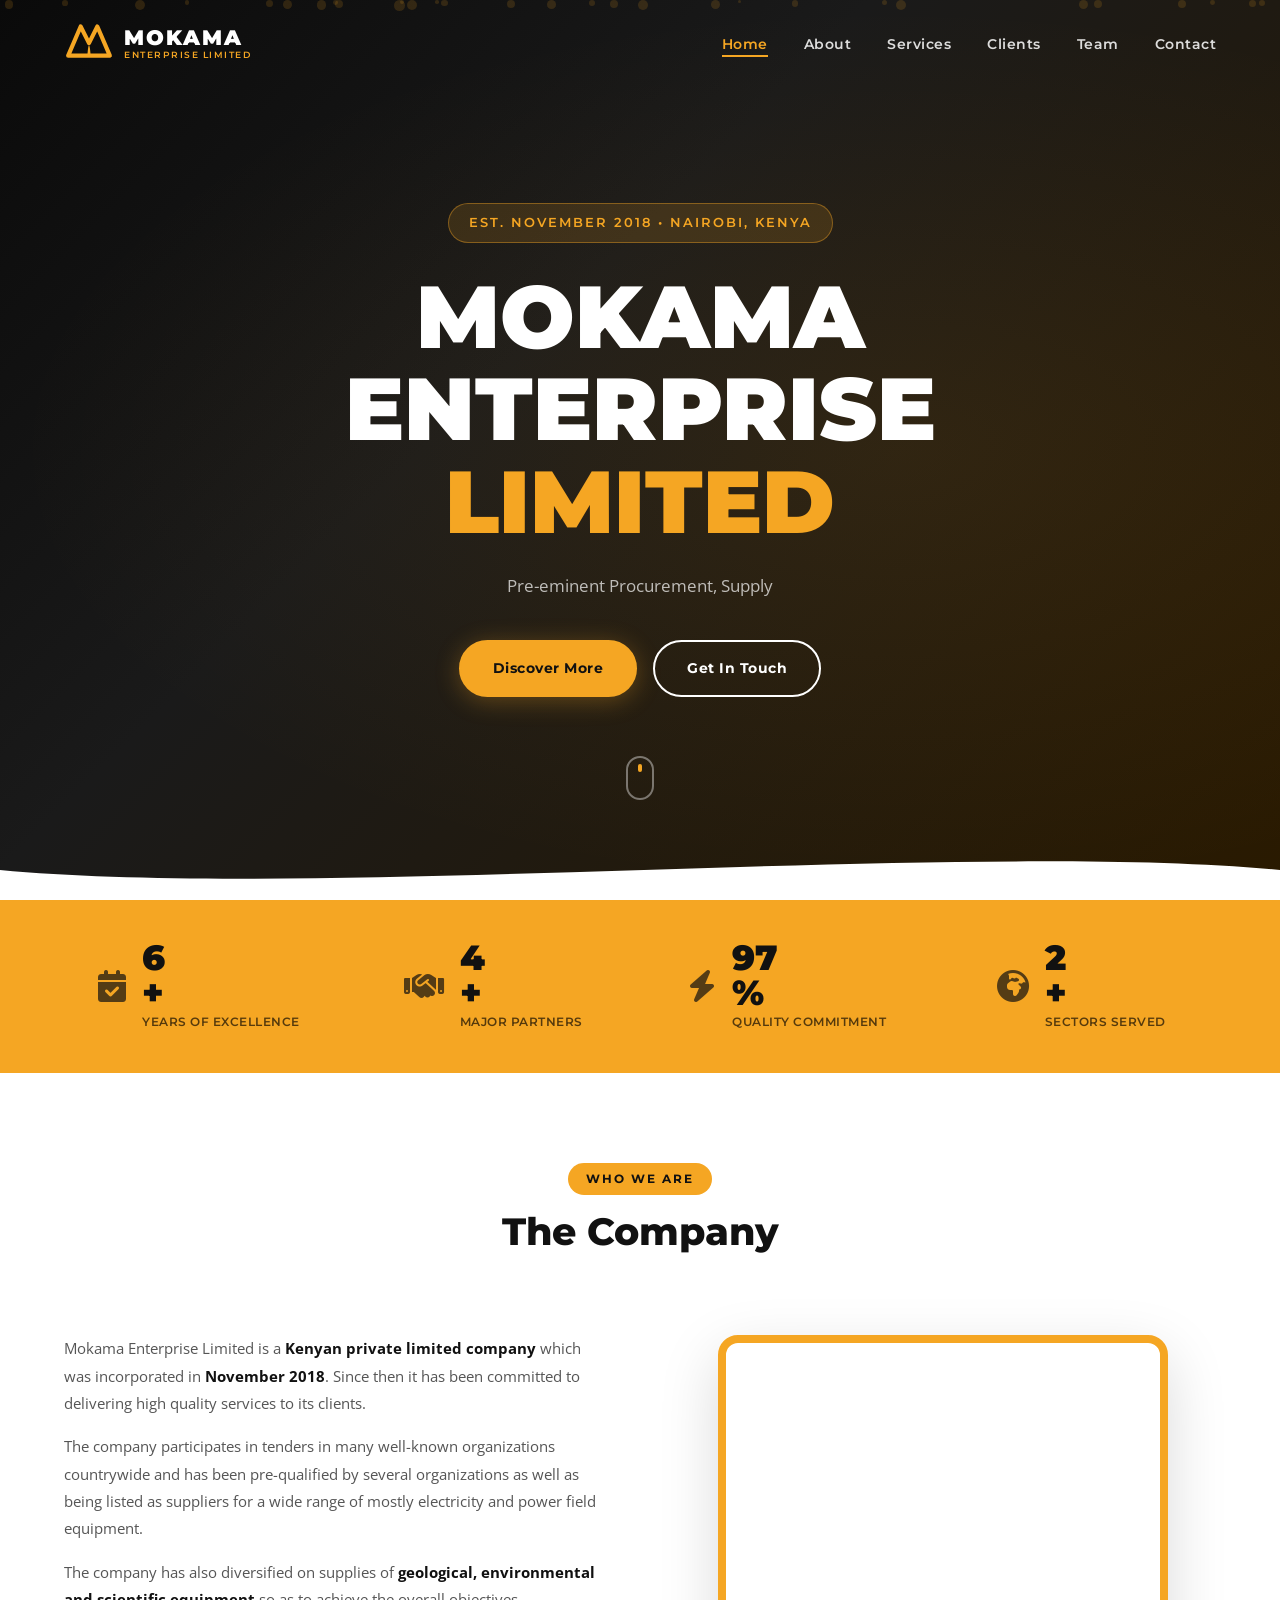
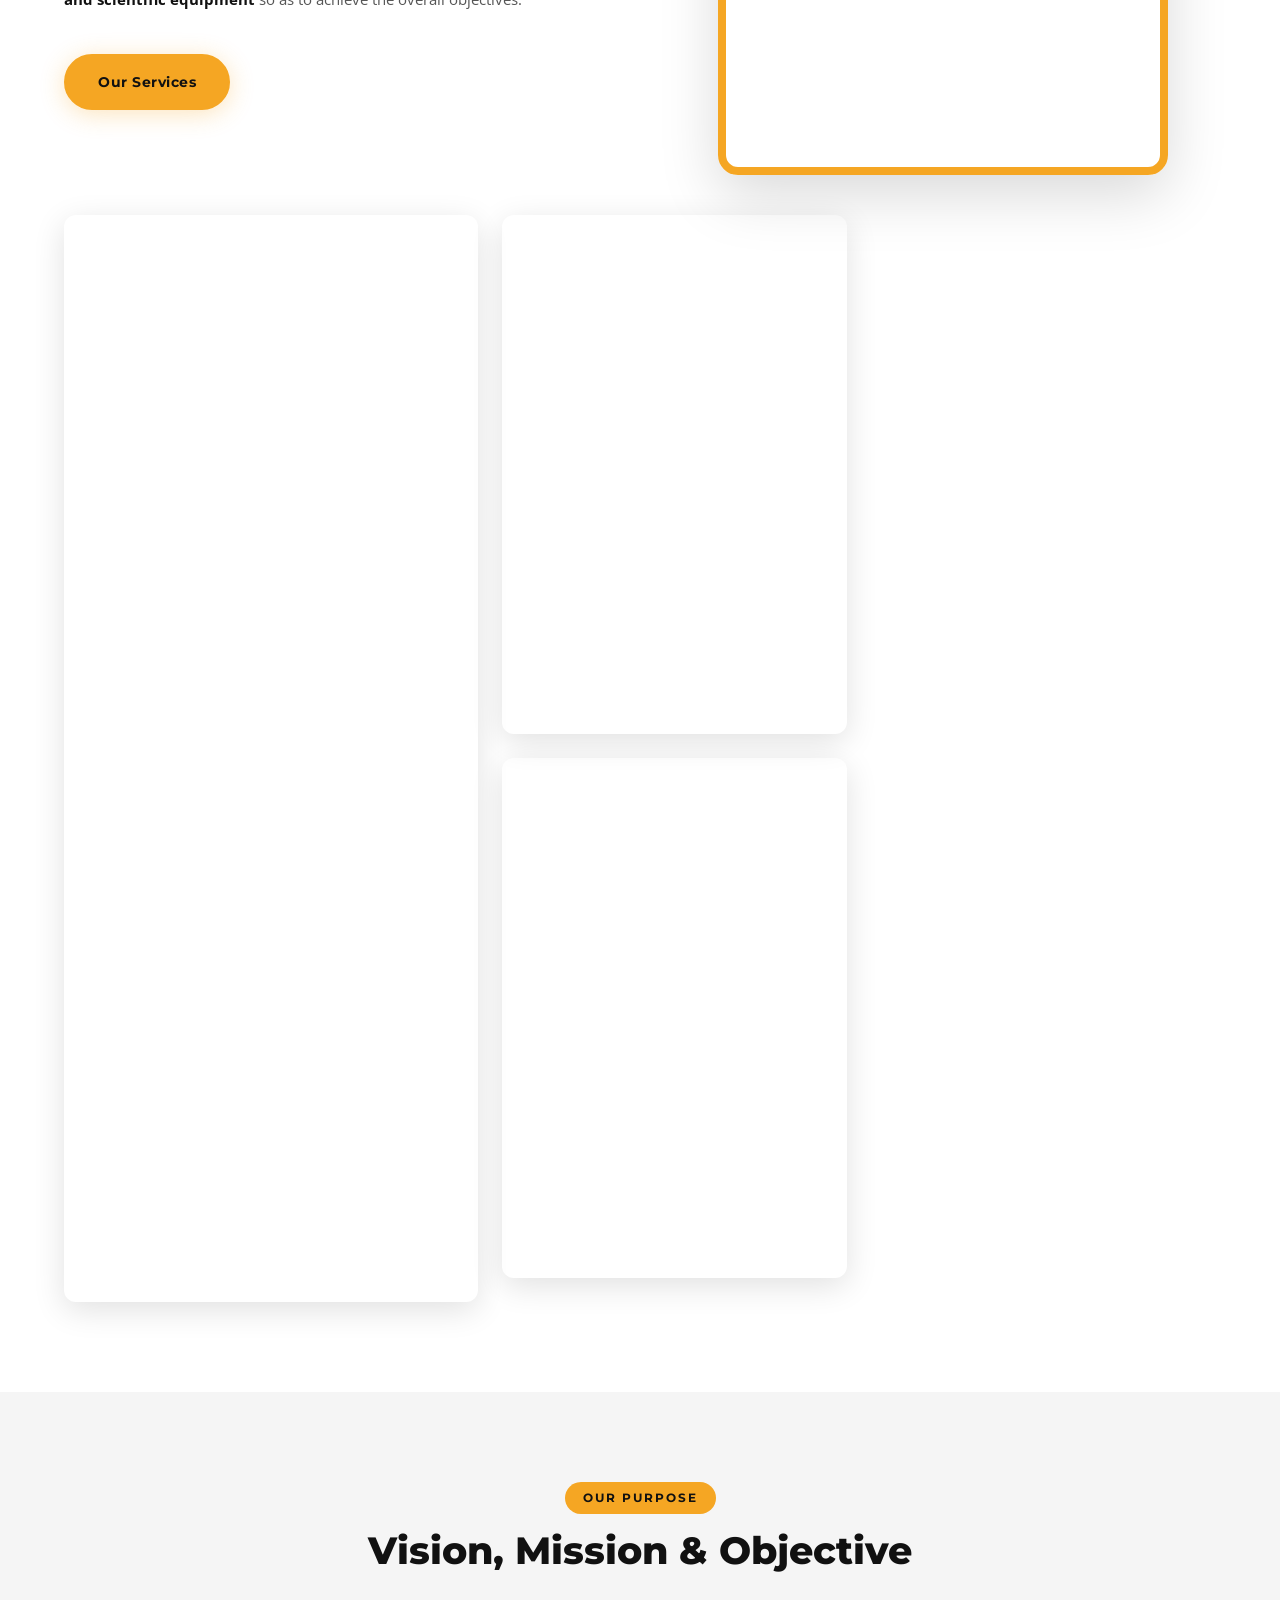
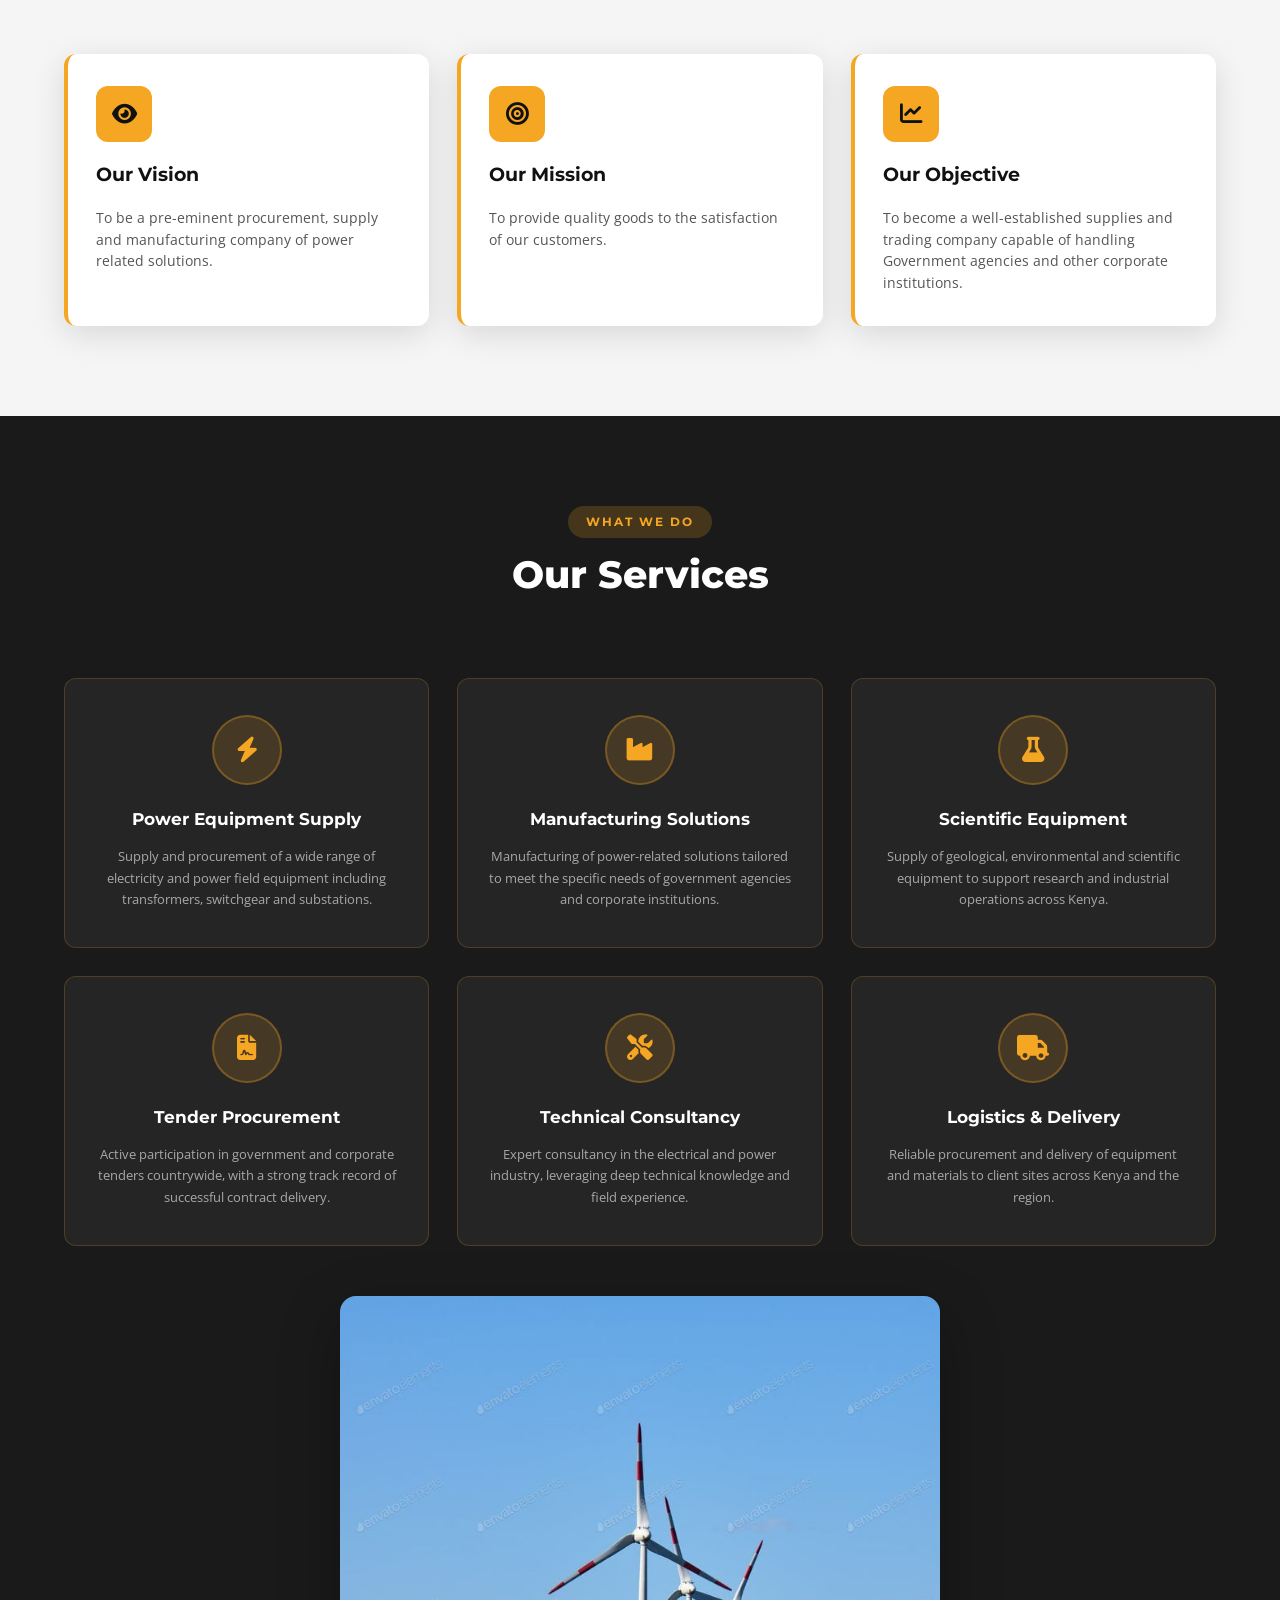
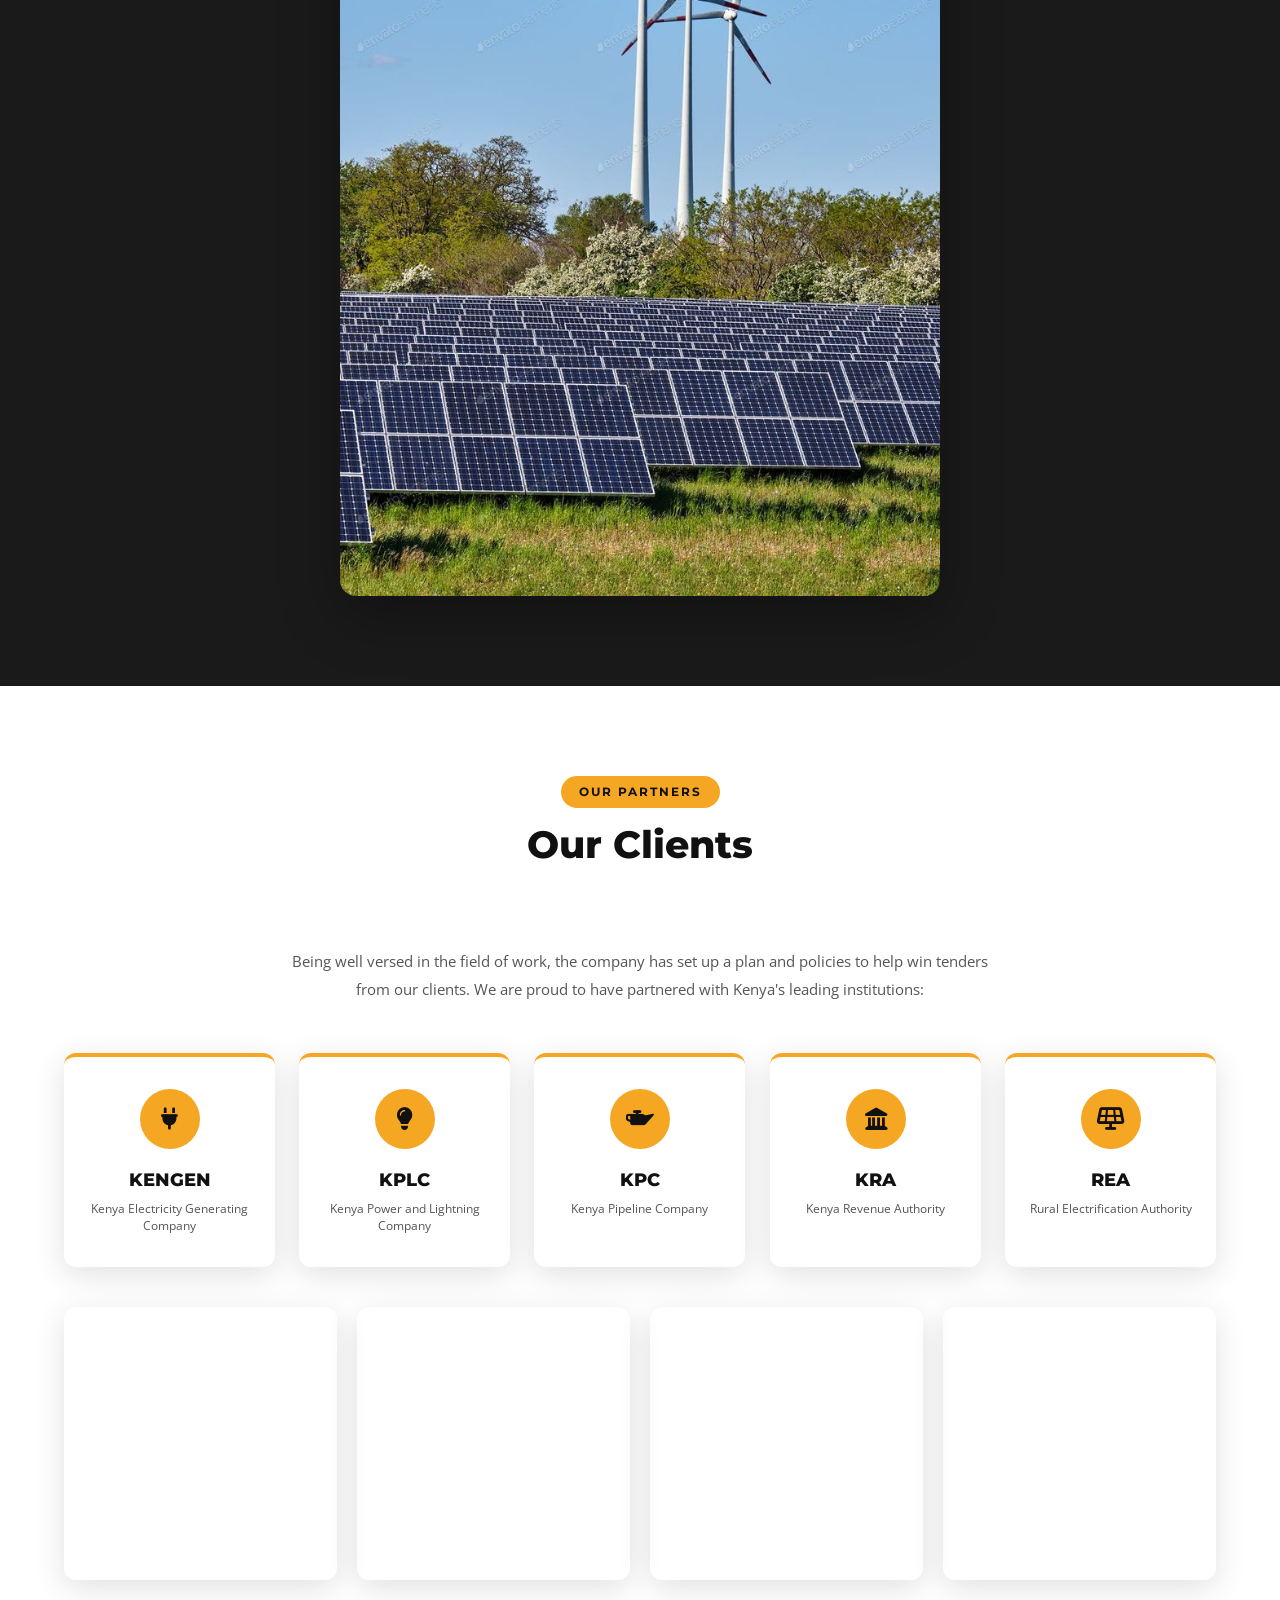
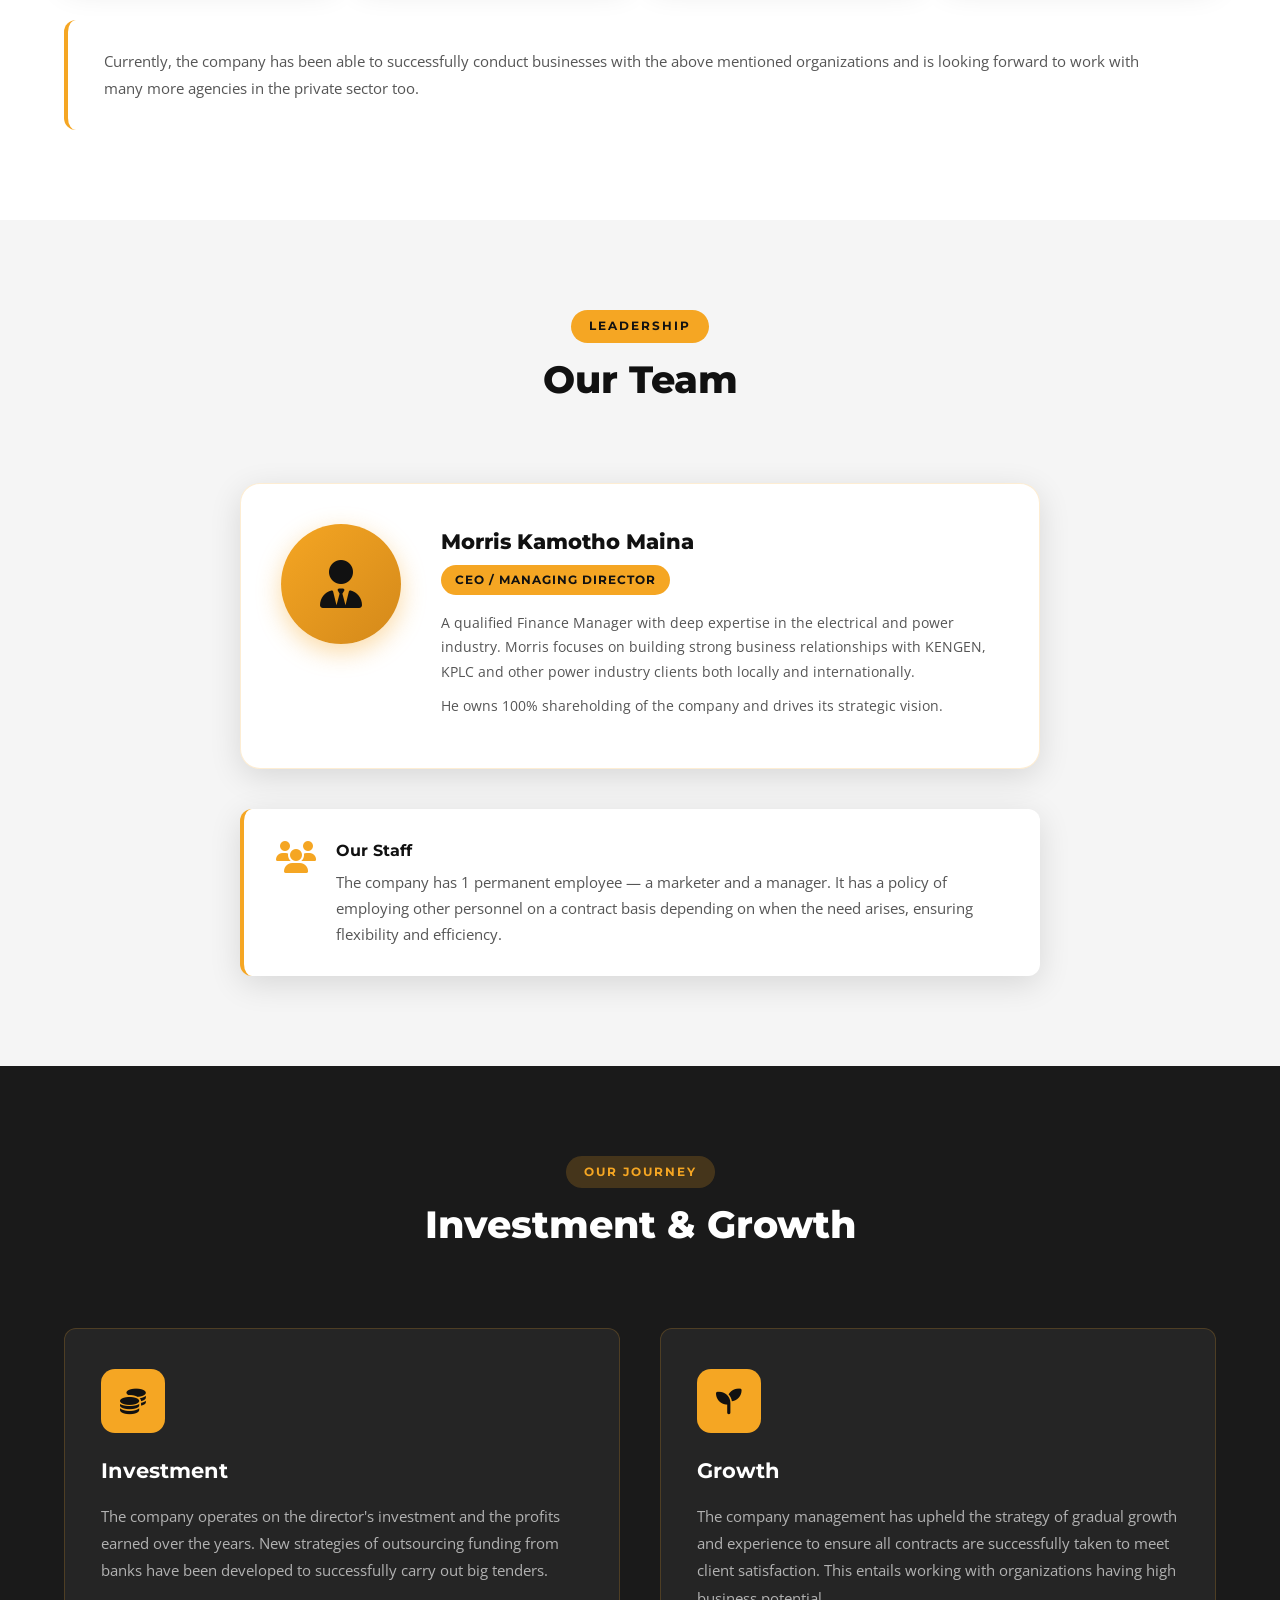
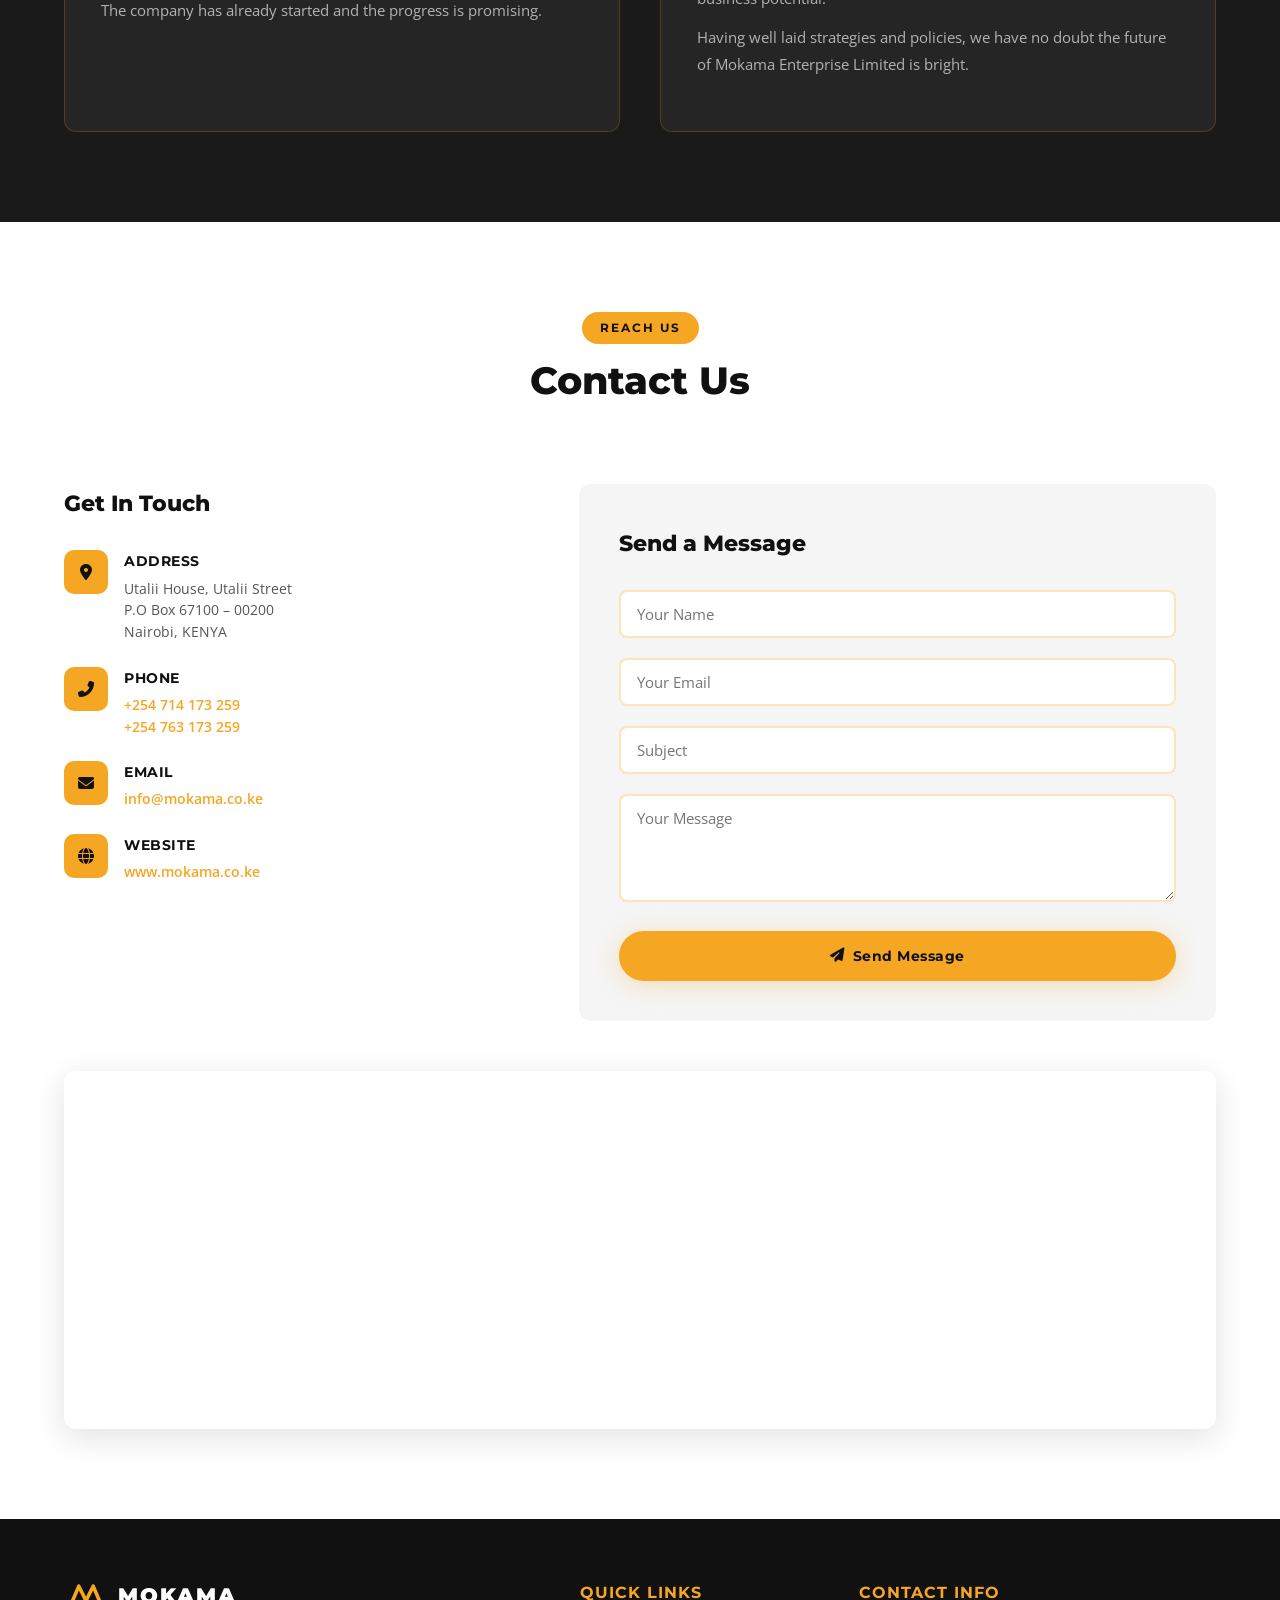
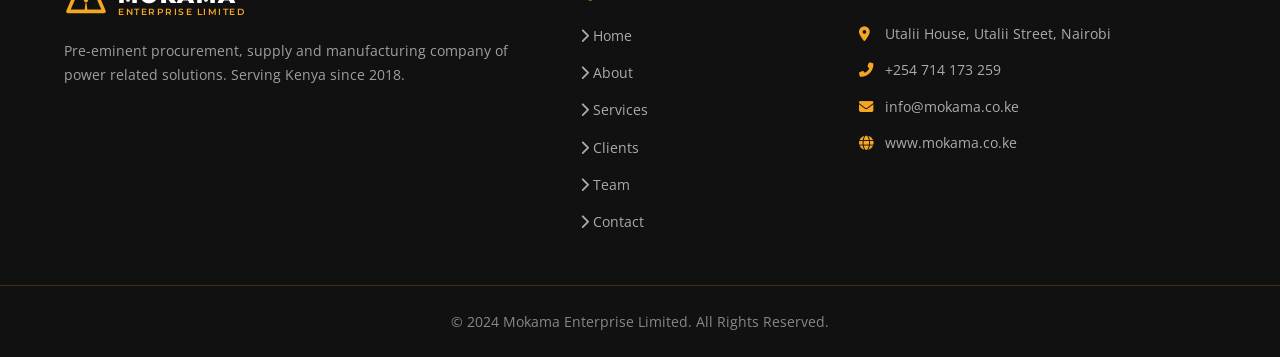
==== commit 4a94d263: "image gallery" ====
--- a/index.html
+++ b/index.html
@@ -117,7 +117,7 @@
         </div>
         <div class="about-image" data-aos="fade-left">
           <div class="about-image-frame">
-            <img src="transformer2.jpeg" alt="Power Grid Transformer" class="about-img" />
+            <img src="transf1.jpeg" alt="Power Grid Transmission Towers" class="about-img" />
           </div>
         </div>
       </div>
@@ -127,10 +127,10 @@
         </div>
         <div class="gallery-side">
           <div class="gallery-side-item">
-            <img src="pipeline.jpeg" alt="pipeline Equipment" class="gallery-side-img" />
+            <img src="pipeline.jpeg" alt="Electrical Equipment" class="gallery-side-img" />
           </div>
           <div class="gallery-side-item">
-            <img src="solar and t.jpeg" alt="Solar and Turbine" class="gallery-side-img" />
+            <img src="electrical-equipment-2.jpg" alt="Electrical Components" class="gallery-side-img" />
           </div>
         </div>
       </div>
@@ -224,7 +224,7 @@
         </div>
       </div>
       <div class="services-image" data-aos="fade-up">
-        <img src="images/transformer1.jpg" alt="Electrical Transformer Equipment" class="services-img" />
+        <img src="solar and t.jpeg" alt="Electrical Transformer Equipment" class="services-img" />
       </div>
     </div>
   </section>
@@ -267,16 +267,16 @@
       </div>
       <div class="clients-gallery" data-aos="fade-up">
         <div class="gallery-item">
-          <img src="images/client-project-1.jpg" alt="Project 1" class="gallery-img" />
+          <img src="transformer2.jpeg" alt="Project 1" class="gallery-img" />
         </div>
         <div class="gallery-item">
-          <img src="images/client-project-2.jpg" alt="Project 2" class="gallery-img" />
+          <img src="power grid.jpeg" alt="Project 2" class="gallery-img" />
         </div>
         <div class="gallery-item">
-          <img src="images/client-project-3.jpg" alt="Project 3" class="gallery-img" />
+          <img src="pipeline.jpeg" alt="Project 3" class="gallery-img" />
         </div>
         <div class="gallery-item">
-          <img src="images/client-project-4.jpg" alt="Project 4" class="gallery-img" />
+          <img src="solar and t.jpeg" alt="Project 4" class="gallery-img" />
         </div>
       </div>
       <div class="clients-note" data-aos="fade-up">
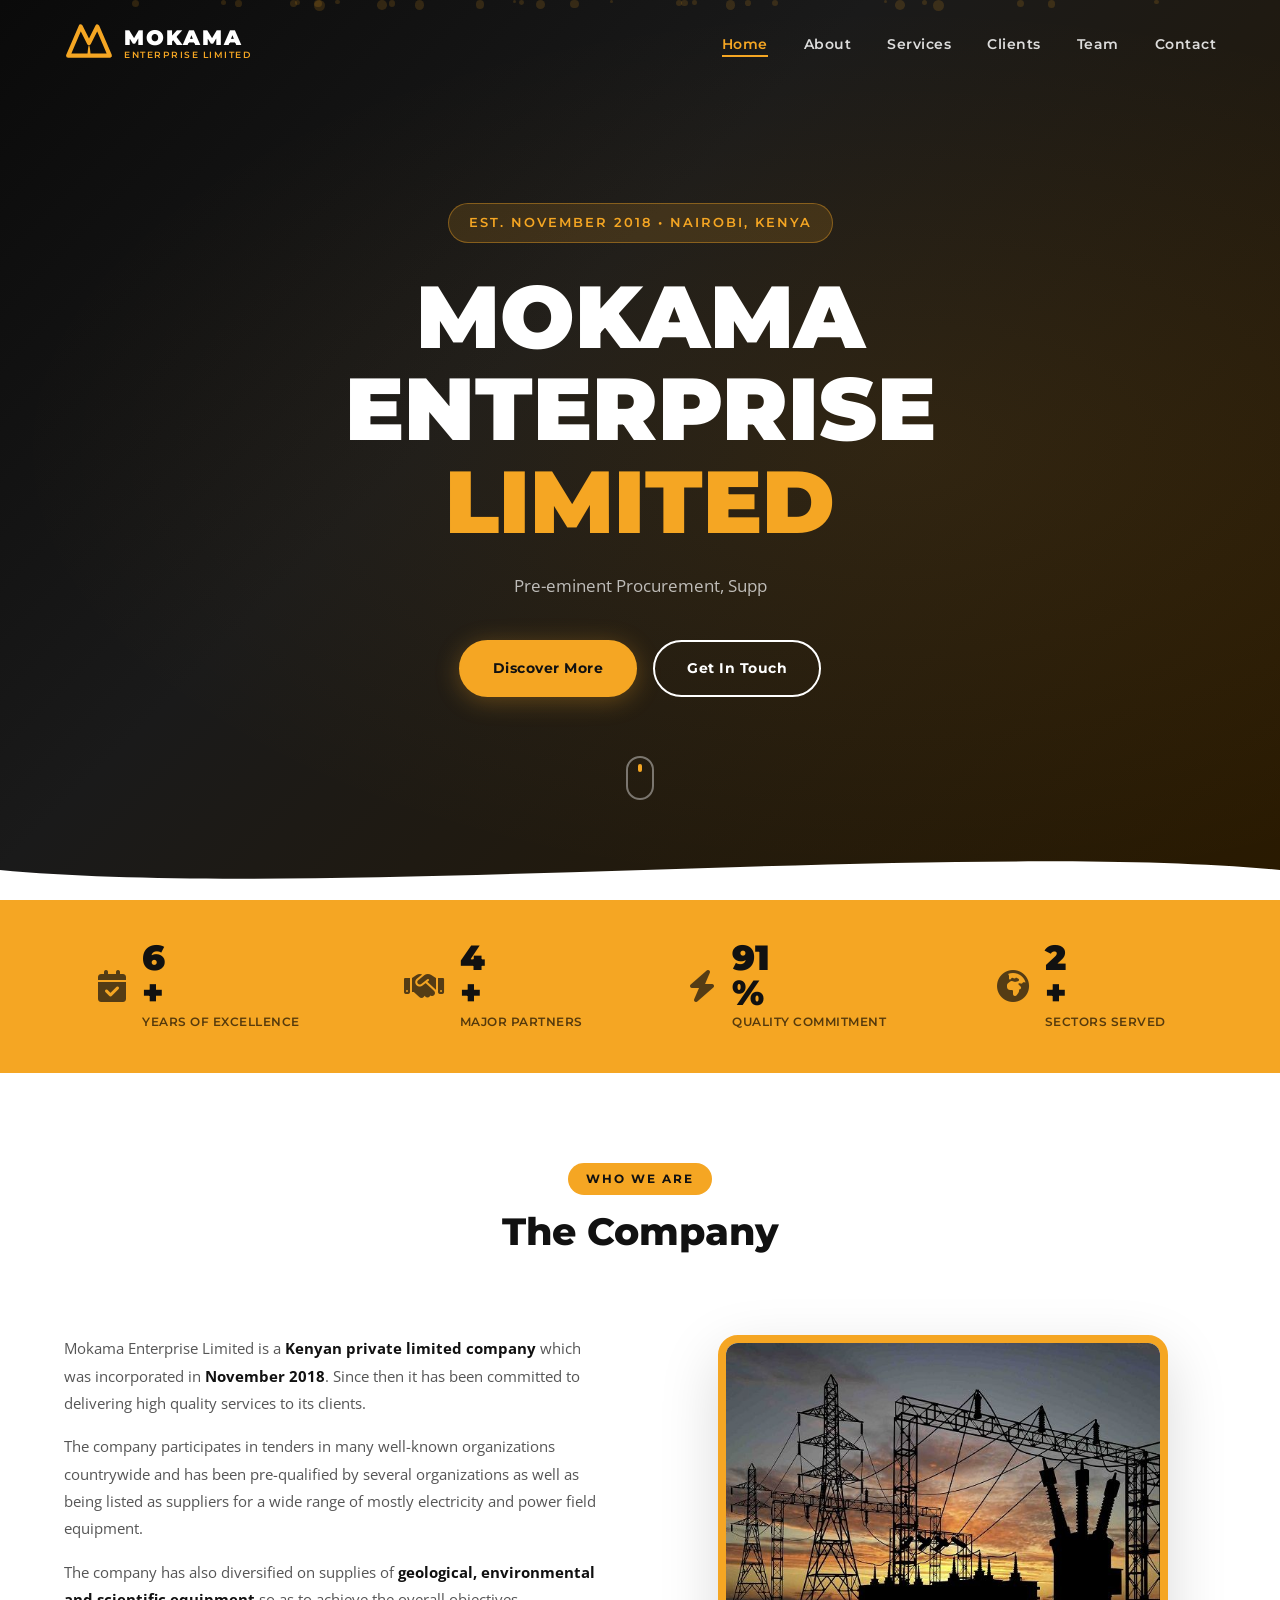
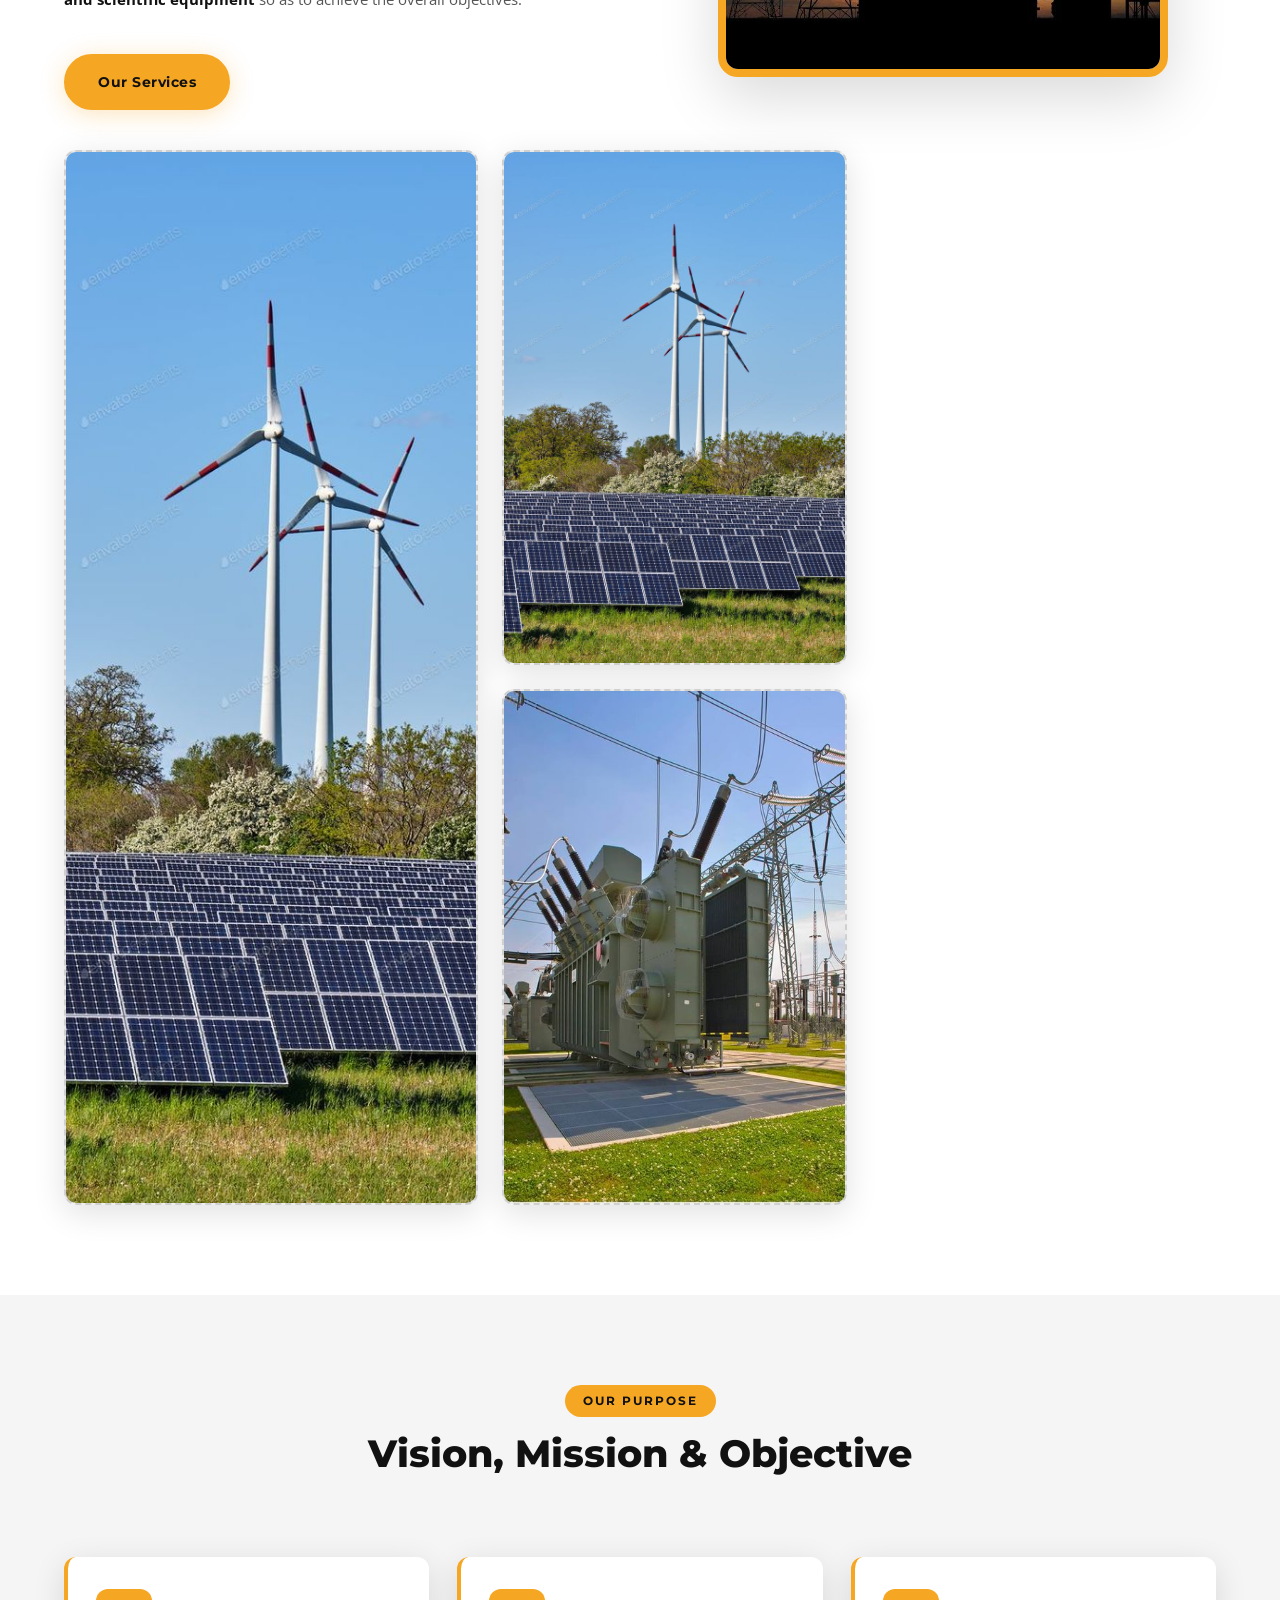
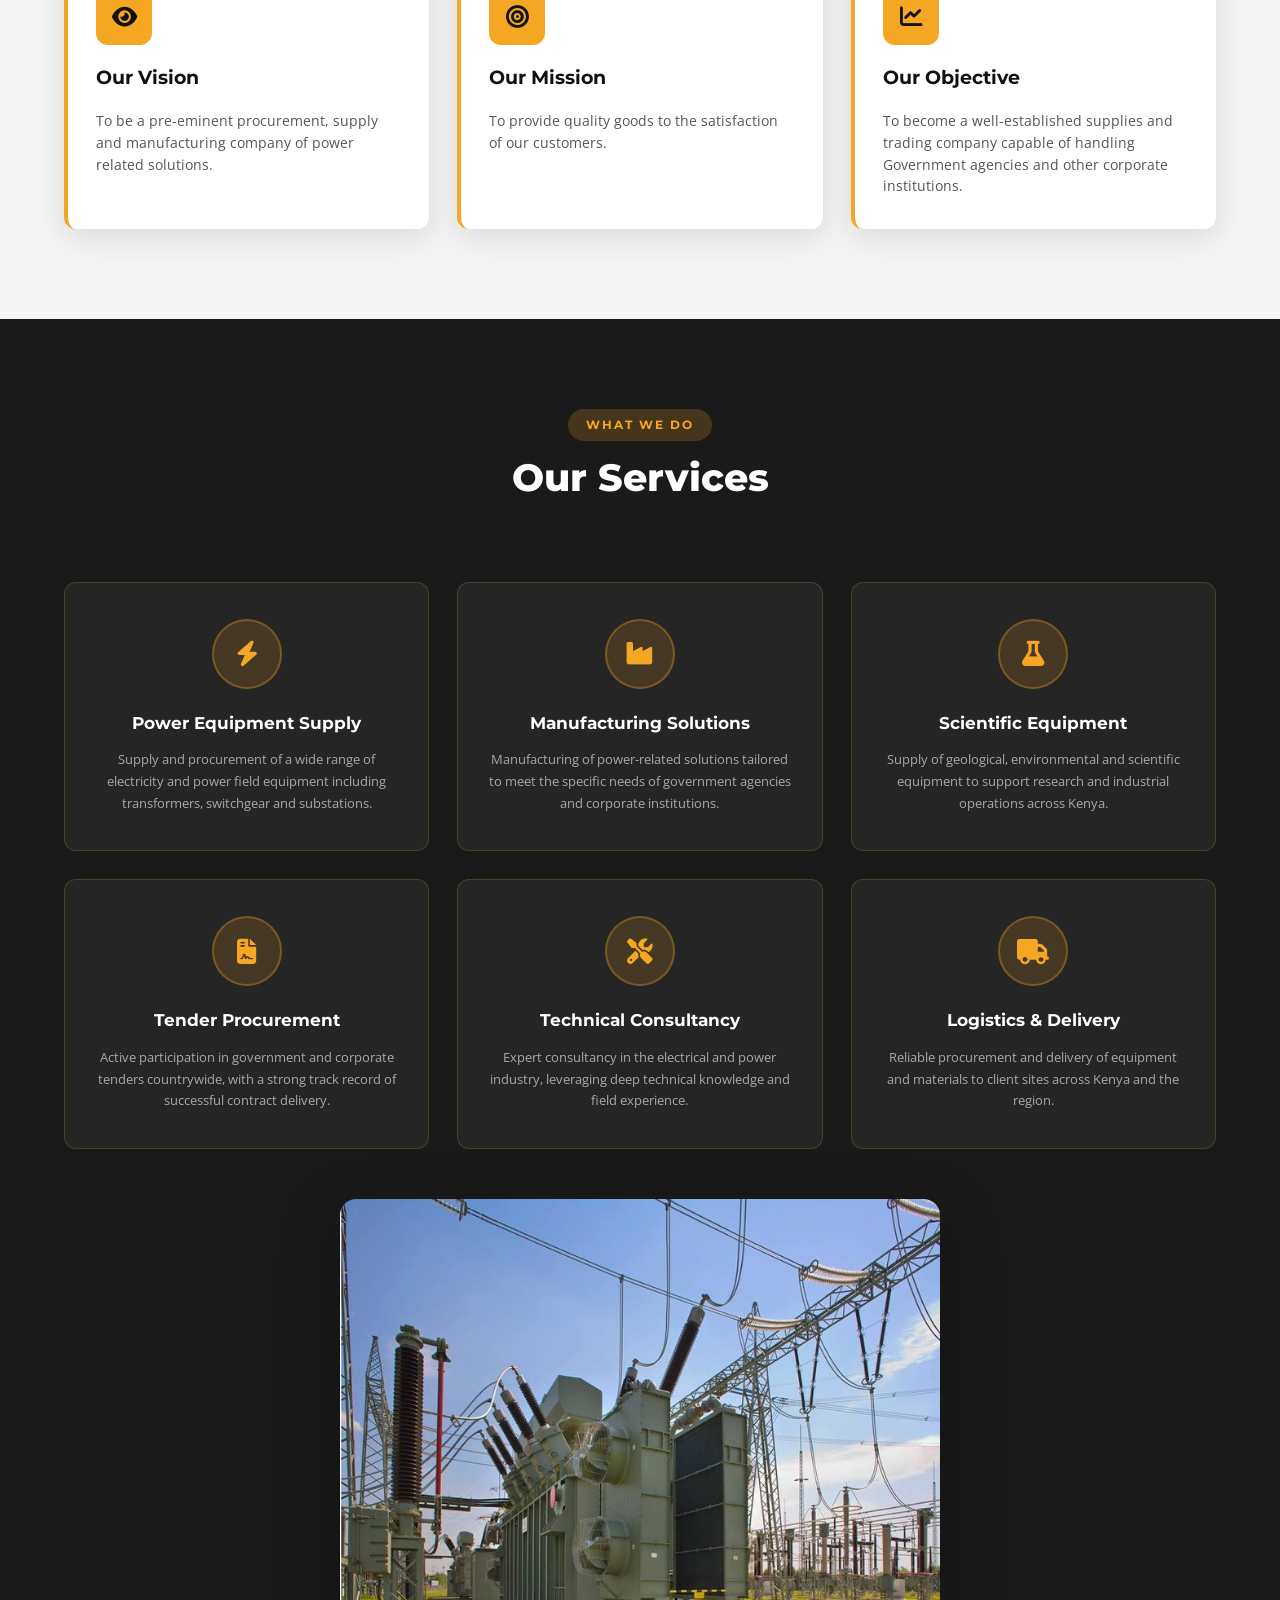
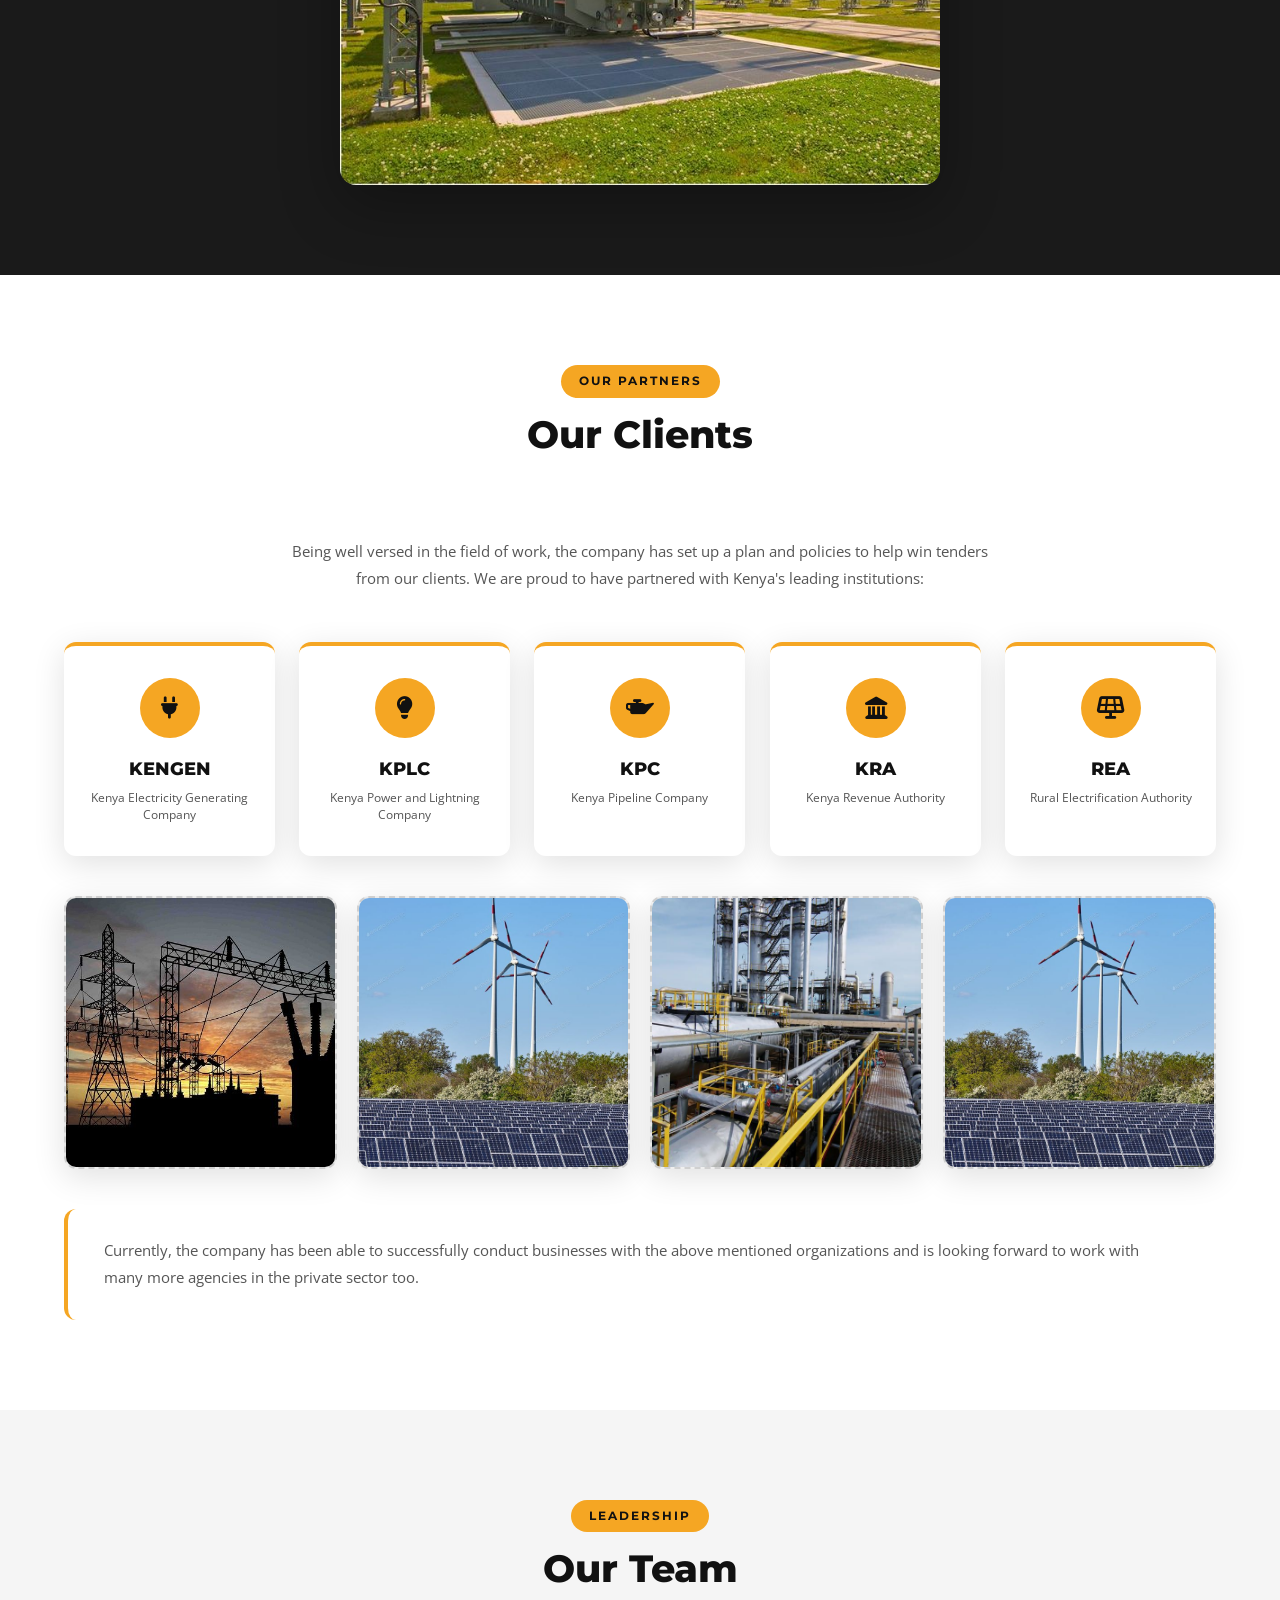
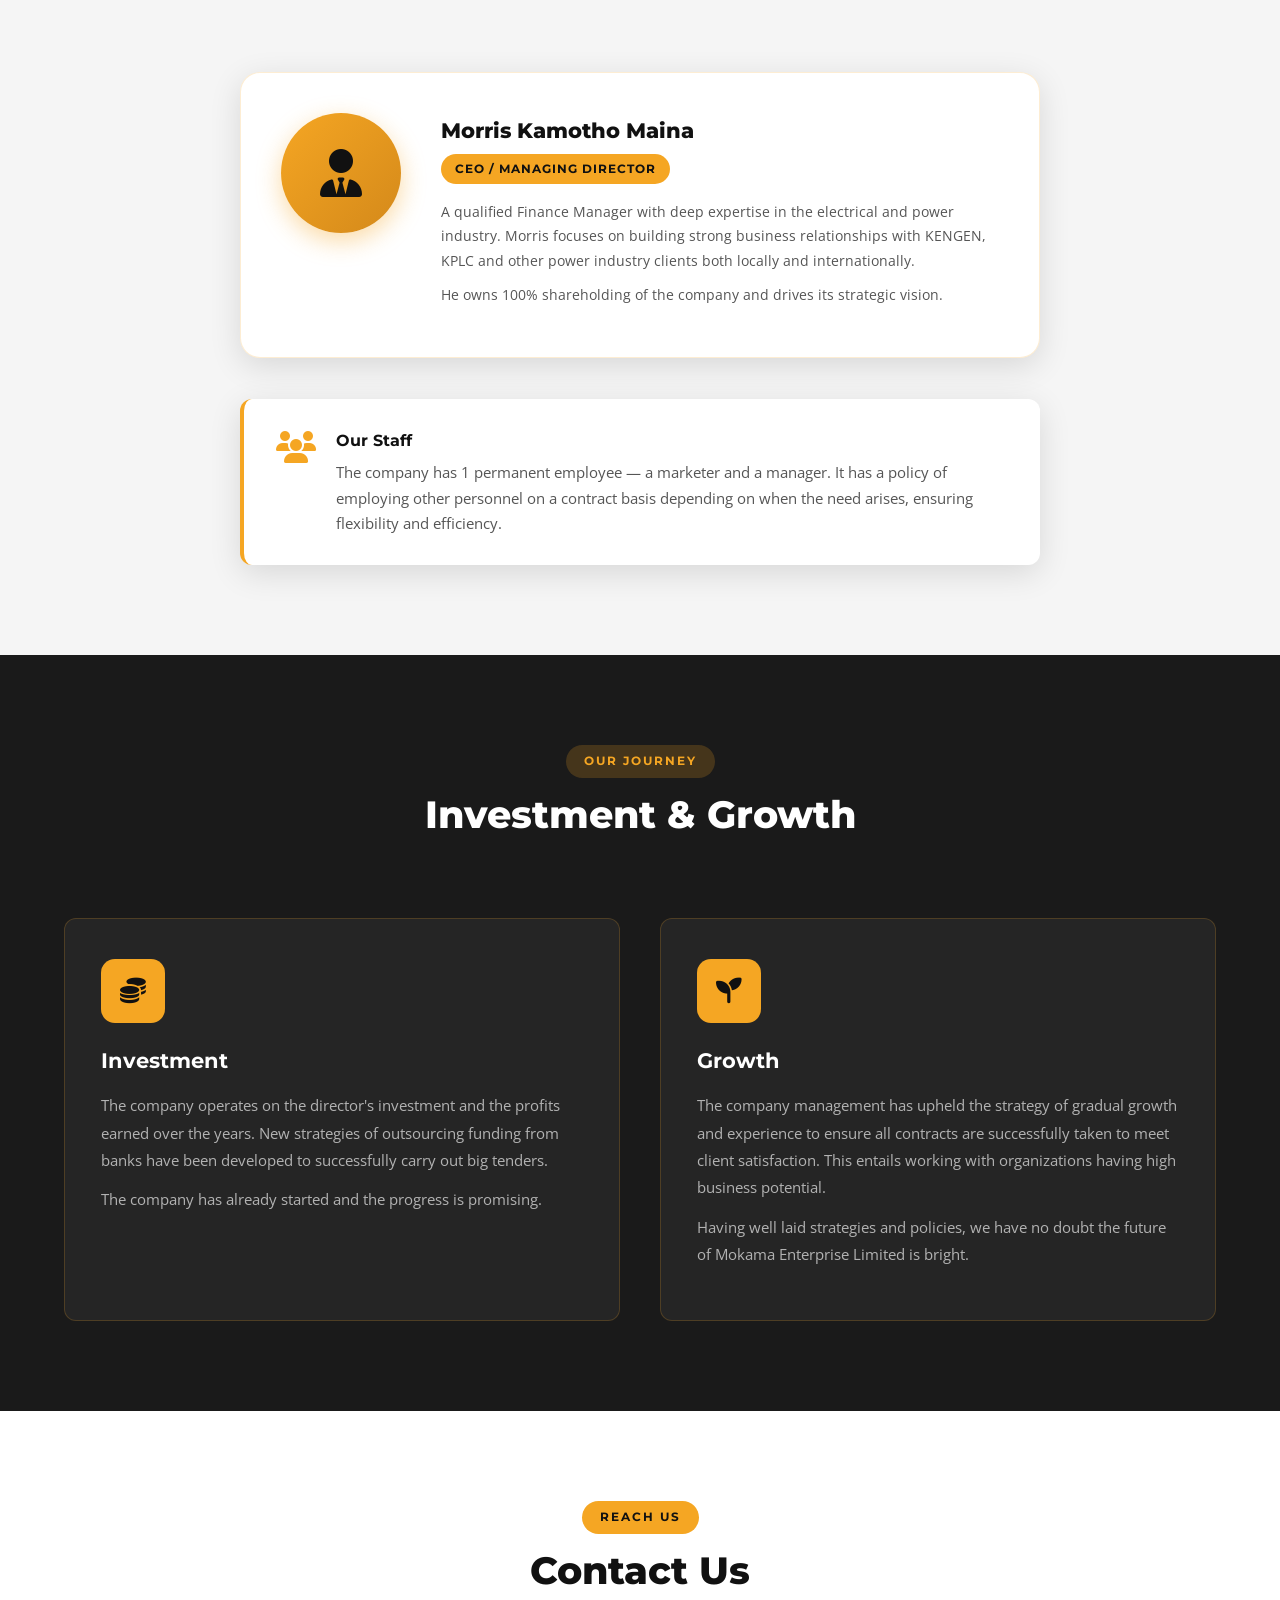
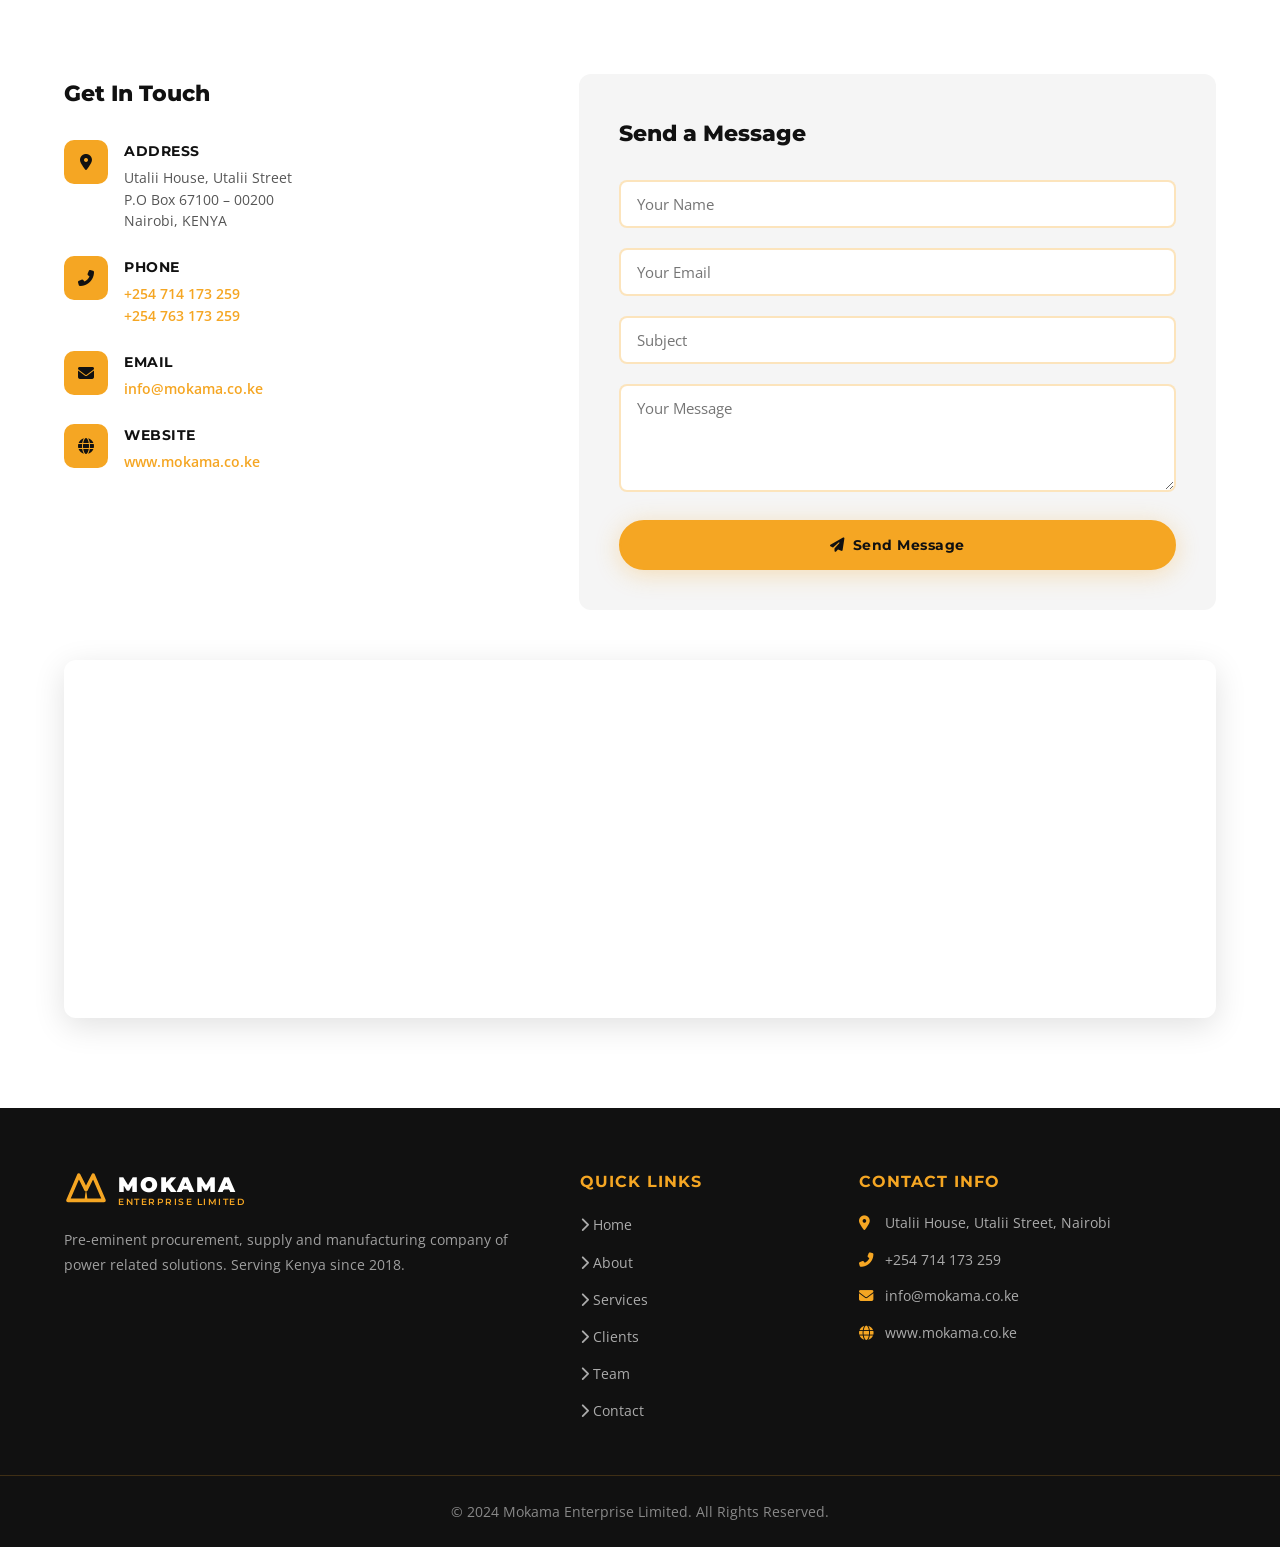
==== commit 7514e53e: "image flickering" ====
--- a/index.html
+++ b/index.html
@@ -50,7 +50,7 @@
         <span class="line2">ENTERPRISE</span>
         <span class="line3 gold">LIMITED</span>
       </h1>
-      <p class="hero-tagline">Pre-eminent Procurement, Supply &amp; Manufacturing of Power Solutions</p>
+        <p class="hero-tagline"><strong>Pre-eminent Procurement, Supply &amp; Manufacturing of Power Solutions</strong></p>
       <div class="hero-btns">
         <a href="#about" class="btn btn-primary">Discover More</a>
         <a href="#contact" class="btn btn-outline">Get In Touch</a>
@@ -117,20 +117,20 @@
         </div>
         <div class="about-image" data-aos="fade-left">
           <div class="about-image-frame">
-            <img src="transf1.jpeg" alt="Power Grid Transmission Towers" class="about-img" />
+            <img src="images/power-grid.jpeg" alt="Power Grid Transmission Towers" class="about-img" />
           </div>
         </div>
       </div>
       <div class="about-images-gallery" data-aos="fade-up">
         <div class="gallery-main">
-          <img src="power grid.jpeg" alt="Power Grid Infrastructure" class="gallery-main-img" />
+          <img src="images/solar.jpeg" alt="Power Grid Infrastructure" class="gallery-main-img" />
         </div>
         <div class="gallery-side">
           <div class="gallery-side-item">
-            <img src="pipeline.jpeg" alt="Electrical Equipment" class="gallery-side-img" />
+            <img src="images/solar.jpeg" alt="Electrical Equipment" class="gallery-side-img" />
           </div>
           <div class="gallery-side-item">
-            <img src="electrical-equipment-2.jpg" alt="Electrical Components" class="gallery-side-img" />
+            <img src="images/transf1.jpeg" alt="Electrical Components" class="gallery-side-img" />
           </div>
         </div>
       </div>
@@ -224,7 +224,7 @@
         </div>
       </div>
       <div class="services-image" data-aos="fade-up">
-        <img src="solar and t.jpeg" alt="Electrical Transformer Equipment" class="services-img" />
+        <img src="images/transf1.jpeg" alt="Electrical Transformer Equipment" class="services-img" />
       </div>
     </div>
   </section>
@@ -267,16 +267,16 @@
       </div>
       <div class="clients-gallery" data-aos="fade-up">
         <div class="gallery-item">
-          <img src="transformer2.jpeg" alt="Project 1" class="gallery-img" />
+          <img src="images/power-grid.jpeg" alt="Project 1" class="gallery-img" />
         </div>
         <div class="gallery-item">
-          <img src="power grid.jpeg" alt="Project 2" class="gallery-img" />
+          <img src="images/solar.jpeg" alt="Project 2" class="gallery-img" />
         </div>
         <div class="gallery-item">
-          <img src="pipeline.jpeg" alt="Project 3" class="gallery-img" />
+          <img src="images/pipeline.jpeg" alt="Project 3" class="gallery-img" />
         </div>
         <div class="gallery-item">
-          <img src="solar and t.jpeg" alt="Project 4" class="gallery-img" />
+          <img src="images/solar.jpeg" alt="Project 4" class="gallery-img" />
         </div>
       </div>
       <div class="clients-note" data-aos="fade-up">
--- a/style.css
+++ b/style.css
@@ -505,10 +505,16 @@
 }
 
 .gallery-main {
-  grid-row: 1 / 3;
+  flex: 1.5;
   overflow: hidden;
   border-radius: var(--radius);
   box-shadow: var(--shadow);
+  background: linear-gradient(135deg, #f0f0f0 0%, #e8e8e8 100%);
+  border: 2px dashed #d0d0d0;
+  display: flex;
+  align-items: center;
+  justify-content: center;
+  min-height: 300px;
 }
 
 .gallery-main-img {
@@ -533,6 +539,12 @@
   border-radius: var(--radius);
   box-shadow: var(--shadow);
   transition: all var(--transition);
+  background: linear-gradient(135deg, #f0f0f0 0%, #e8e8e8 100%);
+  border: 2px dashed #d0d0d0;
+  display: flex;
+  align-items: center;
+  justify-content: center;
+  min-height: 200px;
 }
 
 .gallery-side-img {
@@ -798,6 +810,12 @@
   box-shadow: var(--shadow);
   aspect-ratio: 1;
   transition: all var(--transition);
+  background: linear-gradient(135deg, #f0f0f0 0%, #e8e8e8 100%);
+  border: 2px dashed #d0d0d0;
+  display: flex;
+  align-items: center;
+  justify-content: center;
+  min-height: 250px;
 }
 
 .gallery-img {
@@ -806,6 +824,8 @@
   object-fit: cover;
   transition: transform var(--transition);
 }
+
+
 
 .gallery-item:hover {
   transform: translateY(-6px);
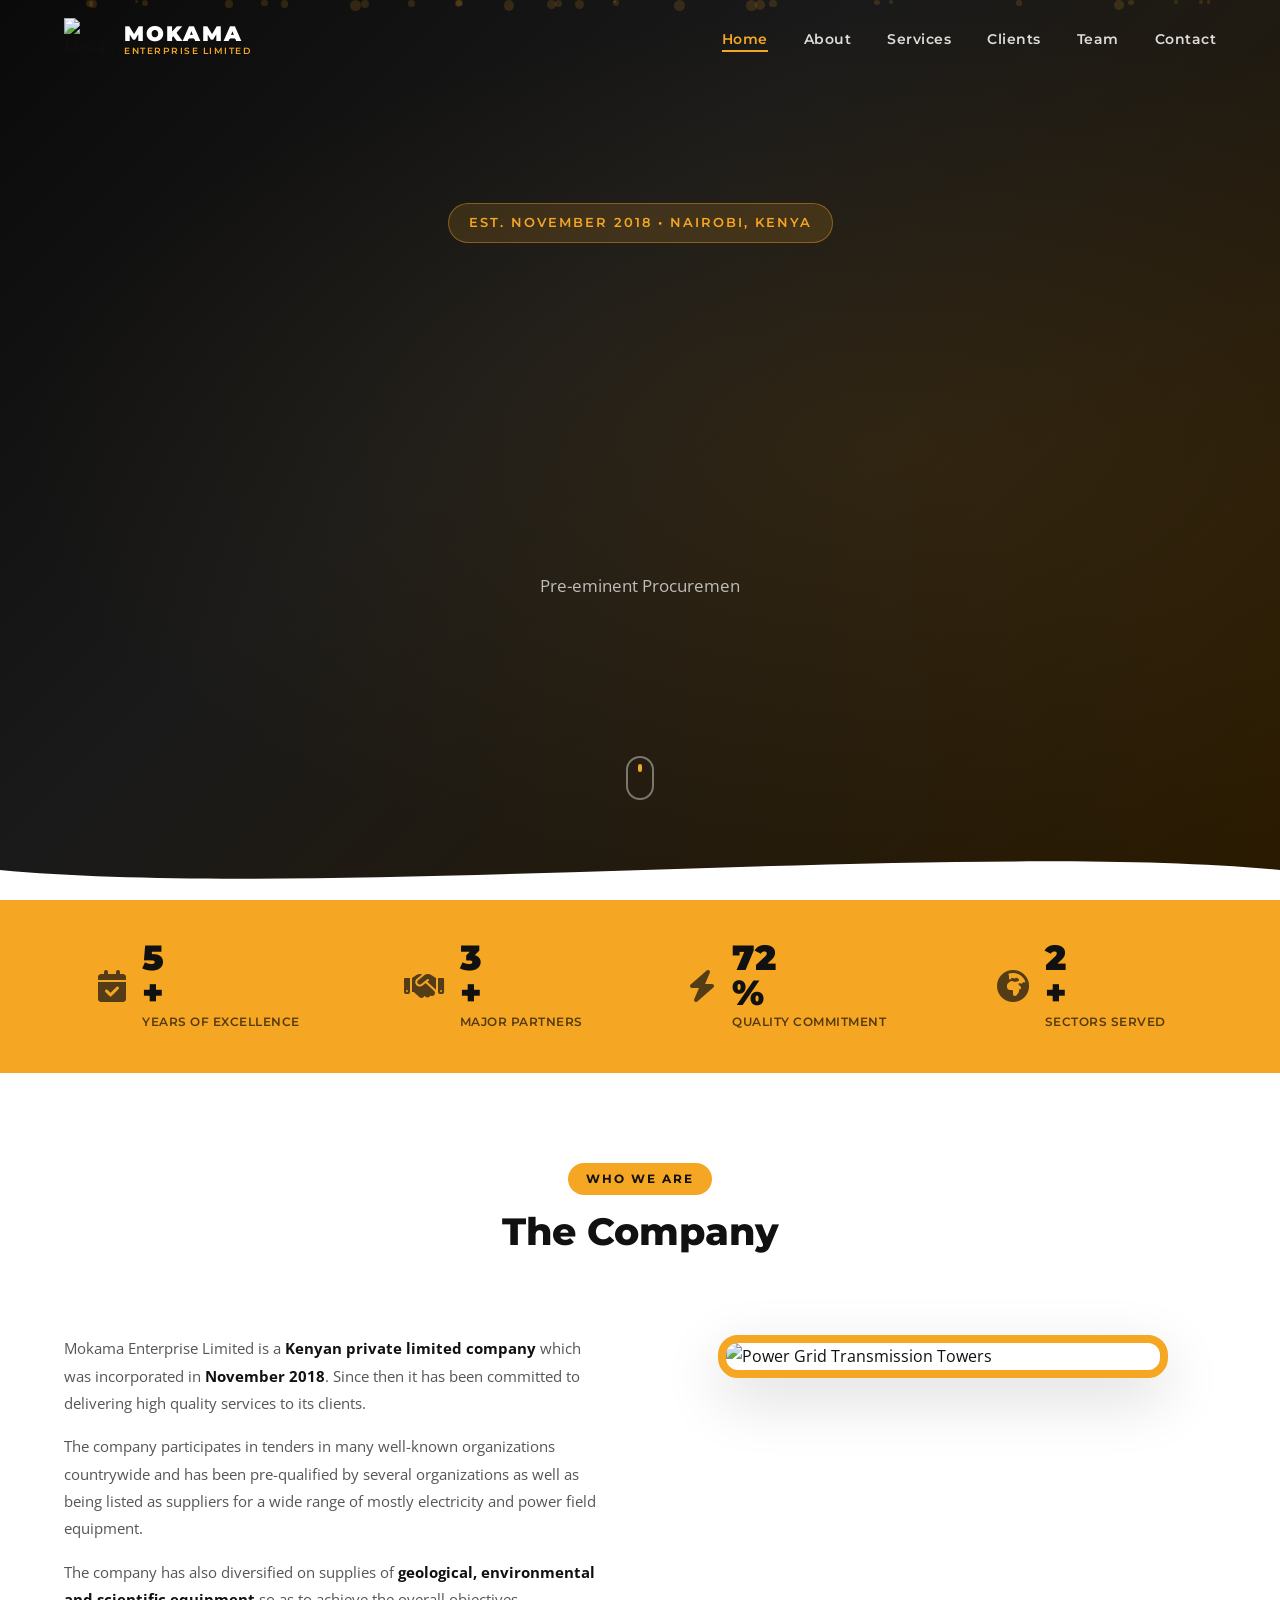
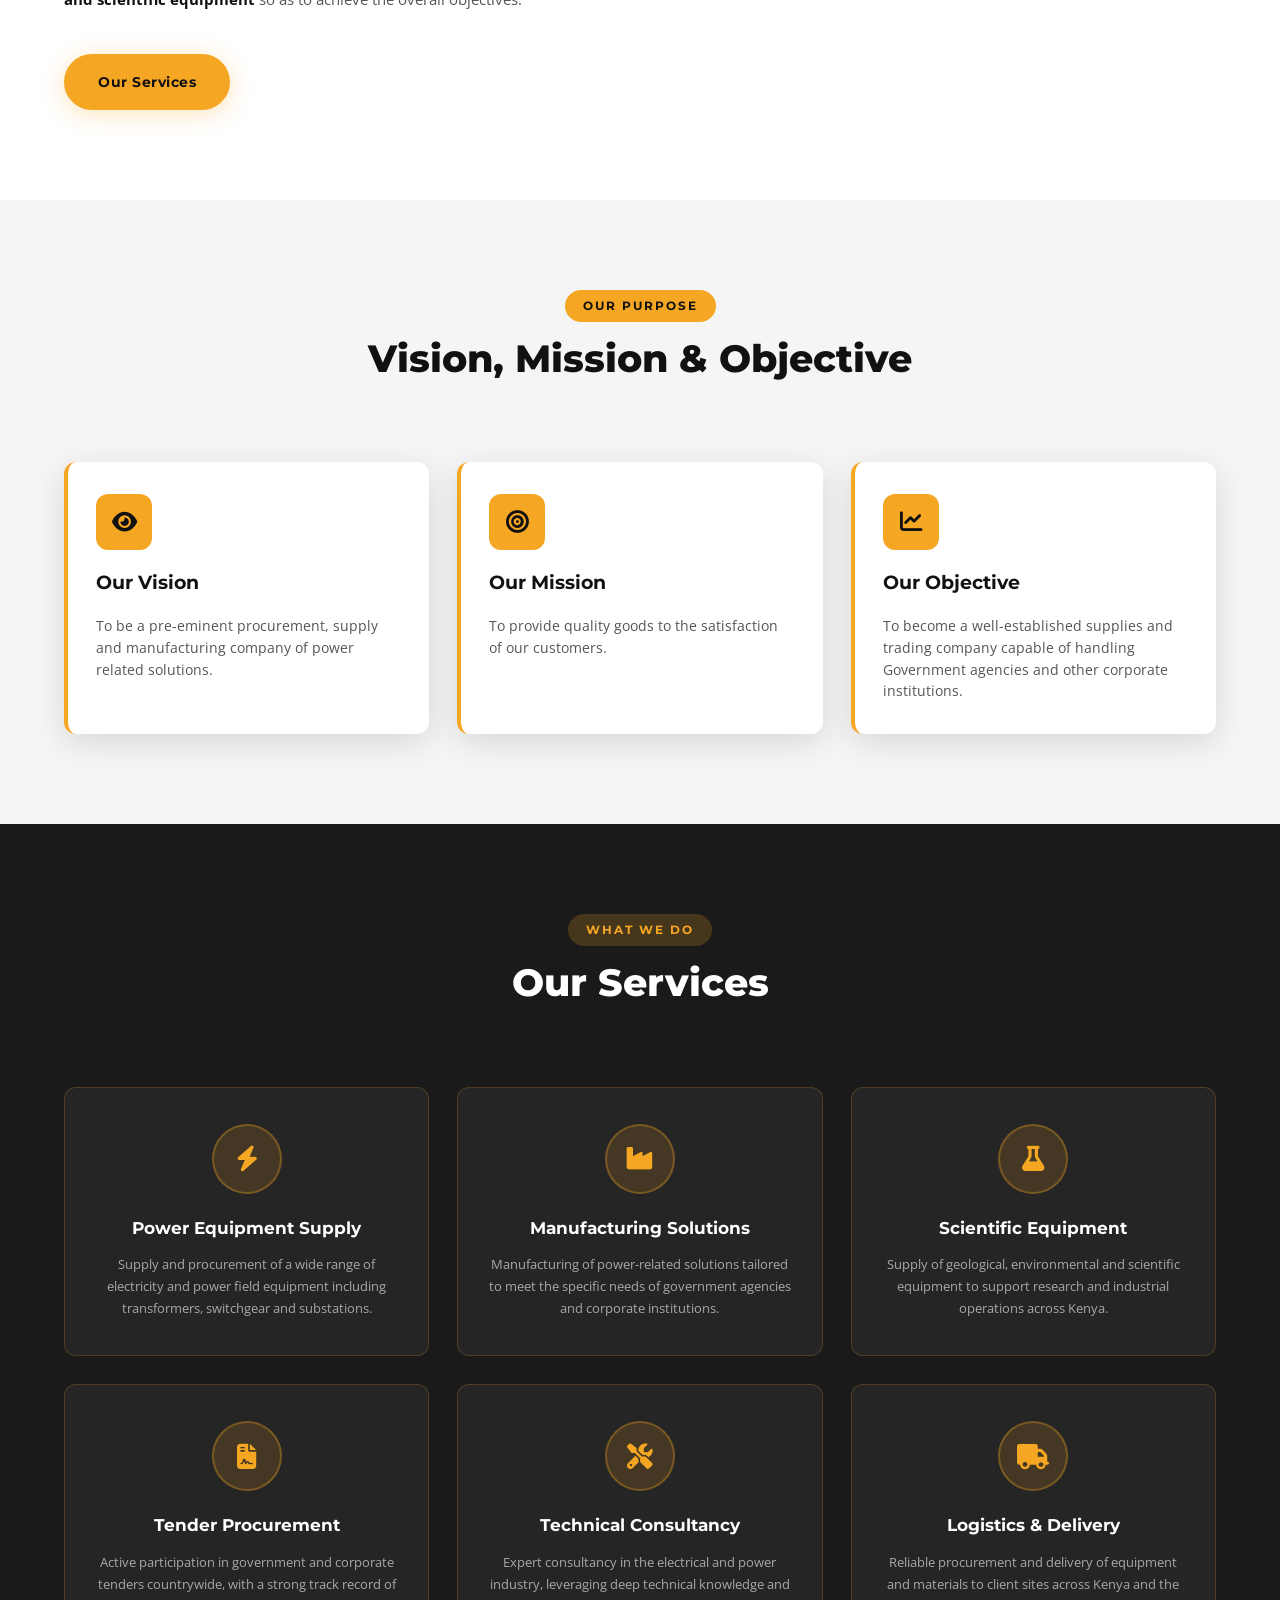
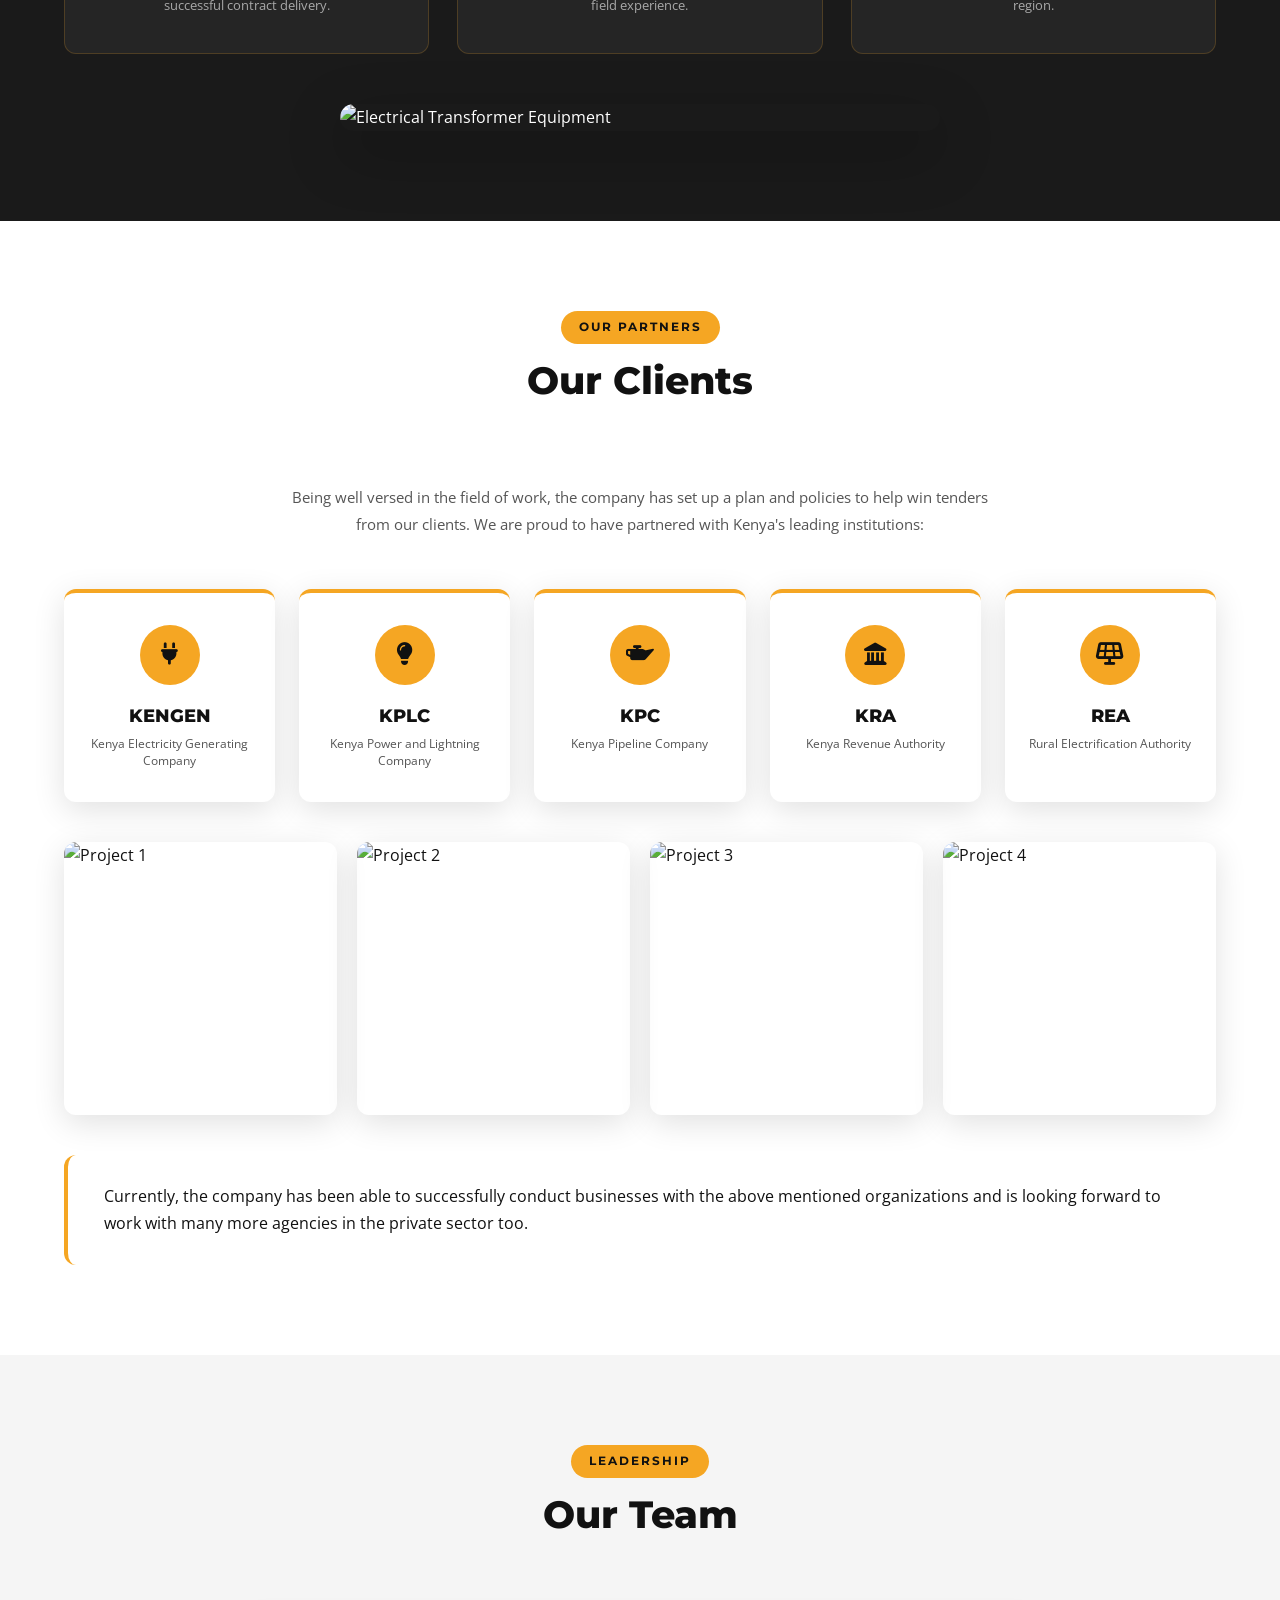
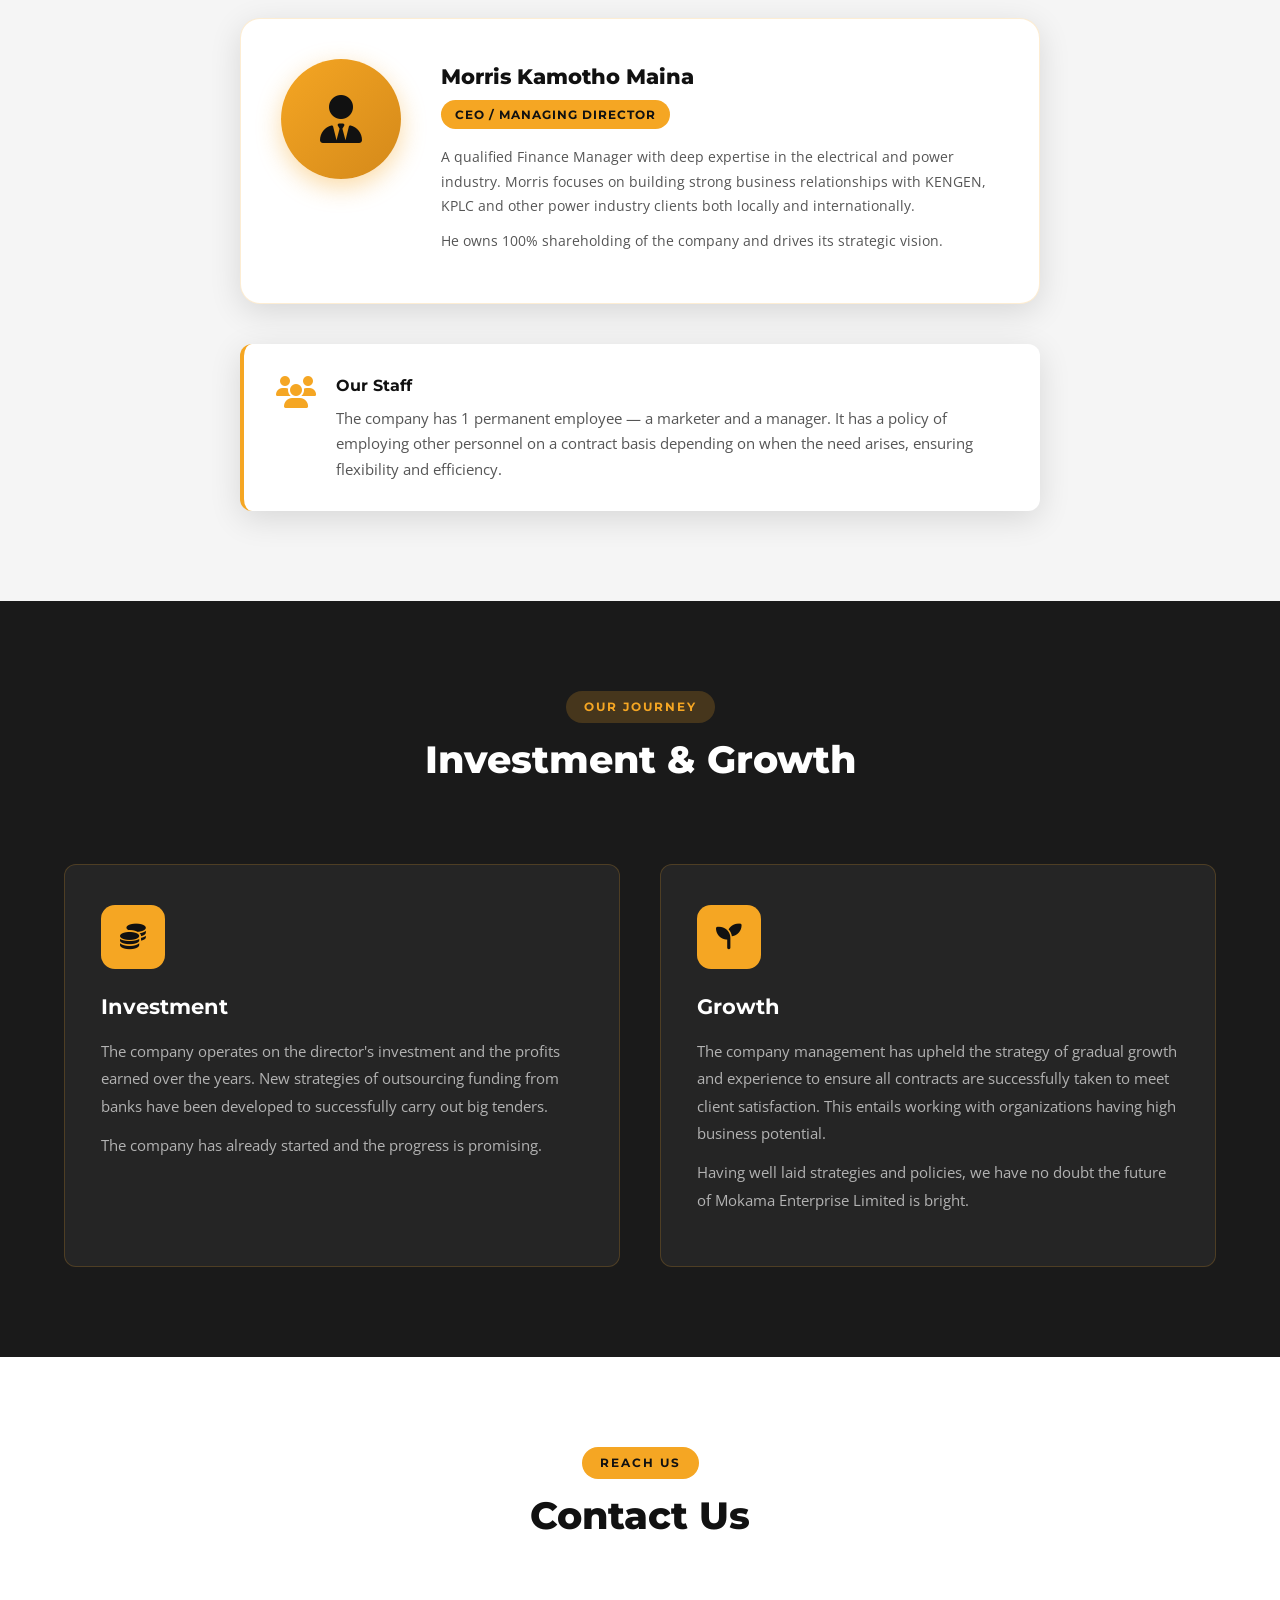
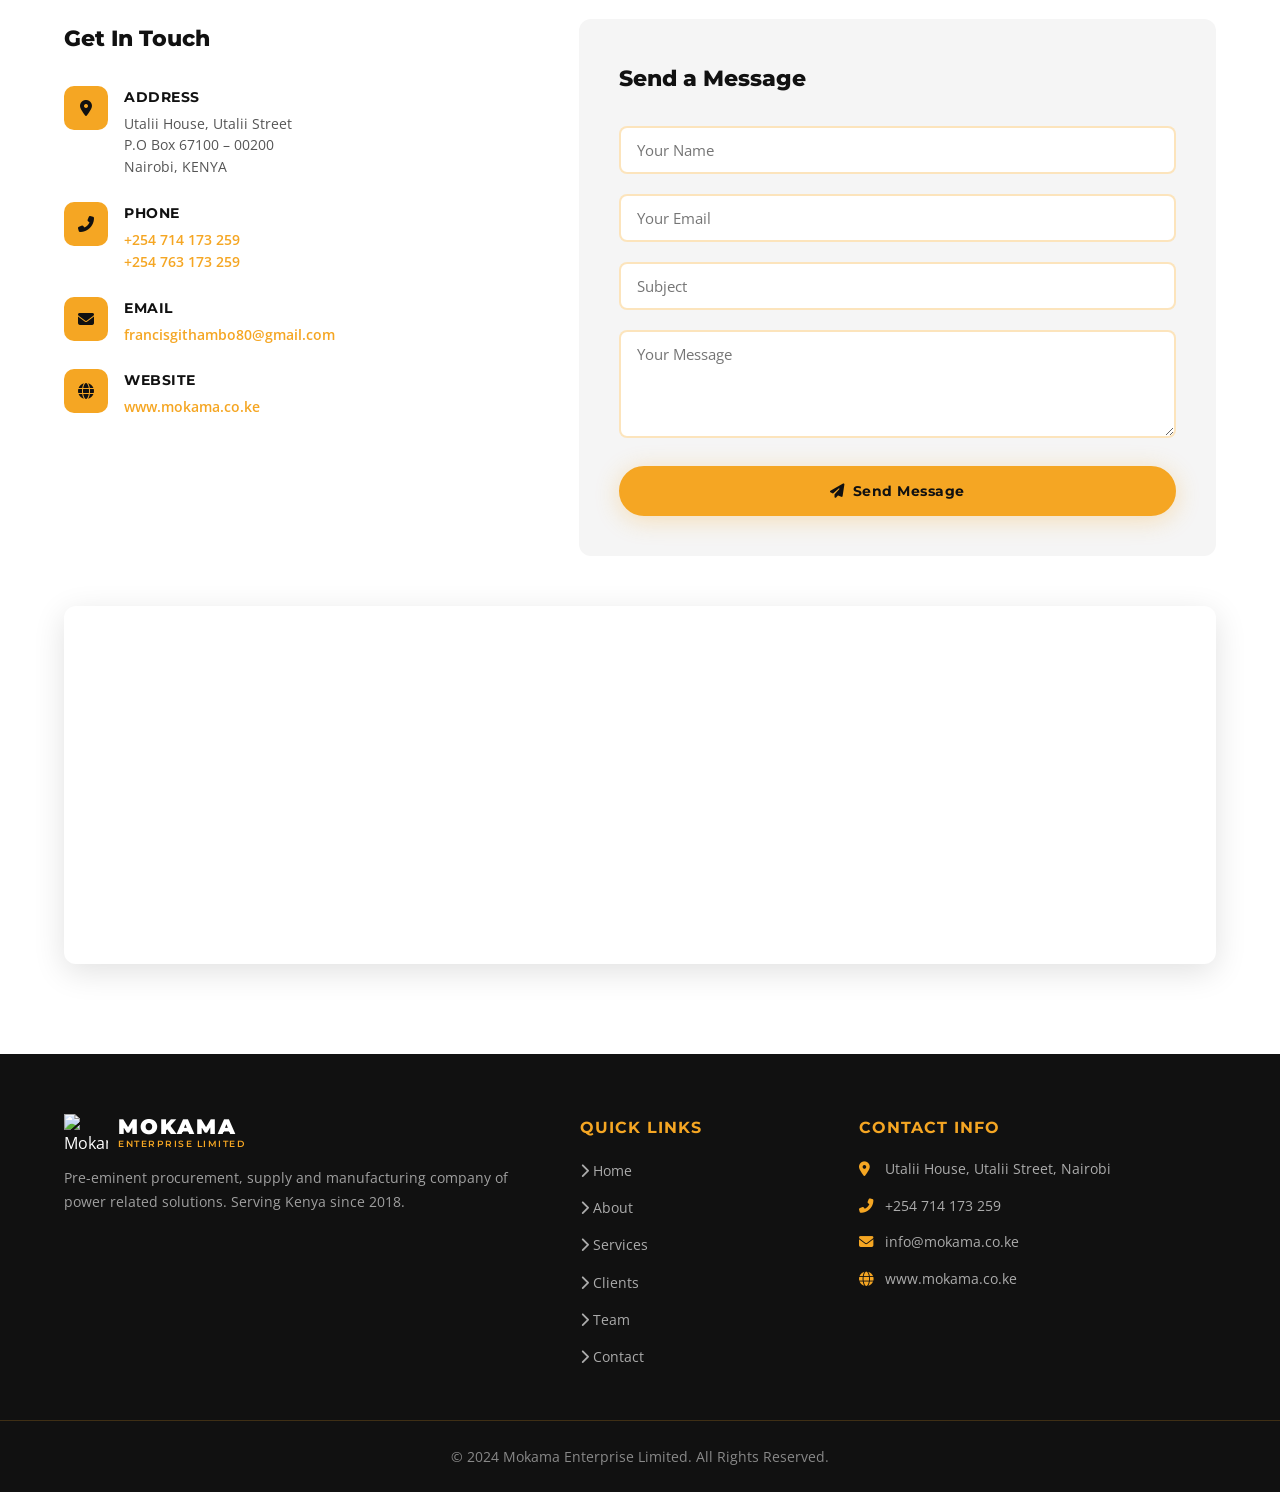
==== commit 26d47ff6: "logo , images and errors" ====
--- a/index.html
+++ b/index.html
@@ -15,10 +15,7 @@
     <div class="nav-container">
       <div class="nav-logo">
         <div class="logo-icon">
-          <svg viewBox="0 0 60 50" xmlns="http://www.w3.org/2000/svg" width="50" height="42">
-            <polygon points="5,45 20,10 30,30 40,10 55,45" fill="none" stroke="#F5A623" stroke-width="5" stroke-linejoin="round"/>
-            <path d="M28,45 Q30,20 32,45" fill="#F5A623"/>
-          </svg>
+          <img src="drawing.svg" alt="Mokama Logo" width="50" height="42" />
         </div>
         <div class="logo-text">
           <span class="logo-main">MOKAMA</span>
@@ -50,7 +47,7 @@
         <span class="line2">ENTERPRISE</span>
         <span class="line3 gold">LIMITED</span>
       </h1>
-        <p class="hero-tagline"><strong>Pre-eminent Procurement, Supply &amp; Manufacturing of Power Solutions</strong></p>
+      <p class="hero-tagline"><strong>Pre-eminent Procurement, Supply &amp; Manufacturing of Power Solutions</strong></p>
       <div class="hero-btns">
         <a href="#about" class="btn btn-primary">Discover More</a>
         <a href="#contact" class="btn btn-outline">Get In Touch</a>
@@ -117,23 +114,11 @@
         </div>
         <div class="about-image" data-aos="fade-left">
           <div class="about-image-frame">
-            <img src="images/power-grid.jpeg" alt="Power Grid Transmission Towers" class="about-img" />
-          </div>
-        </div>
-      </div>
-      <div class="about-images-gallery" data-aos="fade-up">
-        <div class="gallery-main">
-          <img src="images/solar.jpeg" alt="Power Grid Infrastructure" class="gallery-main-img" />
-        </div>
-        <div class="gallery-side">
-          <div class="gallery-side-item">
-            <img src="images/solar.jpeg" alt="Electrical Equipment" class="gallery-side-img" />
-          </div>
-          <div class="gallery-side-item">
-            <img src="images/transf1.jpeg" alt="Electrical Components" class="gallery-side-img" />
-          </div>
-        </div>
-      </div>
+            <img src="transmission-towers.png" alt="Power Grid Transmission Towers" class="about-img" />
+          </div>
+        </div>
+      </div>
+
     </div>
   </section>
 
@@ -224,7 +209,7 @@
         </div>
       </div>
       <div class="services-image" data-aos="fade-up">
-        <img src="images/transf1.jpeg" alt="Electrical Transformer Equipment" class="services-img" />
+        <img src="transformer1.jpg" alt="Electrical Transformer Equipment" class="services-img" />
       </div>
     </div>
   </section>
@@ -267,16 +252,16 @@
       </div>
       <div class="clients-gallery" data-aos="fade-up">
         <div class="gallery-item">
-          <img src="images/power-grid.jpeg" alt="Project 1" class="gallery-img" />
+          <img src="client-project-1.jpg" alt="Project 1" class="gallery-img" />
         </div>
         <div class="gallery-item">
-          <img src="images/solar.jpeg" alt="Project 2" class="gallery-img" />
+          <img src="client-project-2.jpg" alt="Project 2" class="gallery-img" />
         </div>
         <div class="gallery-item">
-          <img src="images/pipeline.jpeg" alt="Project 3" class="gallery-img" />
+          <img src="client-project-3.jpg" alt="Project 3" class="gallery-img" />
         </div>
         <div class="gallery-item">
-          <img src="images/solar.jpeg" alt="Project 4" class="gallery-img" />
+          <img src="client-project-4.jpg" alt="Project 4" class="gallery-img" />
         </div>
       </div>
       <div class="clients-note" data-aos="fade-up">
@@ -374,7 +359,7 @@
             <div class="contact-icon"><i class="fas fa-envelope"></i></div>
             <div>
               <strong>Email</strong>
-              <p><a href="mailto:info@mokama.co.ke">info@mokama.co.ke</a></p>
+              <p><a href="https://mail.google.com/mail/u/0/?view=cm&fs=1&to=francisgithambo80@gmail.com&su=&body=" target="_blank">francisgithambo80@gmail.com</a></p>
             </div>
           </div>
           <div class="contact-item">
@@ -386,22 +371,22 @@
           </div>
         </div>
         <div class="contact-form-wrap" data-aos="fade-left">
-          <form class="contact-form" id="contactForm">
+          <form class="contact-form" id="contactForm" action="https://formspree.io/f/xyzabc" method="POST">
             <h3>Send a Message</h3>
             <div class="form-group">
-              <input type="text" id="name" placeholder="Your Name" required />
+              <input type="text" name="name" placeholder="Your Name" required />
               <label for="name">Your Name</label>
             </div>
             <div class="form-group">
-              <input type="email" id="email" placeholder="Your Email" required />
+              <input type="email" name="email" placeholder="Your Email" required />
               <label for="email">Your Email</label>
             </div>
             <div class="form-group">
-              <input type="text" id="subject" placeholder="Subject" />
+              <input type="text" name="subject" placeholder="Subject" />
               <label for="subject">Subject</label>
             </div>
             <div class="form-group">
-              <textarea id="message" rows="4" placeholder="Your Message" required></textarea>
+              <textarea name="message" rows="4" placeholder="Your Message" required></textarea>
               <label for="message">Your Message</label>
             </div>
             <button type="submit" class="btn btn-primary btn-full">
@@ -415,7 +400,7 @@
       </div>
       <div class="map-container" data-aos="fade-up">
         <iframe
-          src="https://www.google.com/maps/embed?pb=!1m18!1m12!1m3!1d3988.8208!2d36.8219!3d-1.2921!2m3!1f0!2f0!3f0!3m2!1i1024!2i768!4f13.1!3m3!1m2!1s0x182f10d3e0a3b1d5%3A0x6a3b3b3b3b3b3b3b!2sUtalii%20House%2C%20Utalii%20St%2C%20Nairobi!5e0!3m2!1sen!2ske!4v1680000000000!5m2!1sen!2ske"
+          src="https://www.google.com/maps/embed?pb=!1m18!1m12!1m3!1d3988.5!2d36.8160691!3d-1.2773393!2m3!1f0!2f0!3f0!3m2!1i1024!2i768!4f13.1!3m3!1m2!1s0x182f172da4c348bb%3A0x76e04cc1ace251d2!2sLongonot%20Place%2C%20Kijabe%20St%2C%20Nairobi!5e0!3m2!1sen!2ske!4v1680000000000!5m2!1sen!2ske"
           width="100%" height="350" style="border:0;" allowfullscreen="" loading="lazy"
           referrerpolicy="no-referrer-when-downgrade" title="Mokama Enterprise Location">
         </iframe>
@@ -430,10 +415,7 @@
         <div class="footer-brand">
           <div class="nav-logo">
             <div class="logo-icon">
-              <svg viewBox="0 0 60 50" xmlns="http://www.w3.org/2000/svg" width="44" height="36">
-                <polygon points="5,45 20,10 30,30 40,10 55,45" fill="none" stroke="#F5A623" stroke-width="5" stroke-linejoin="round"/>
-                <path d="M28,45 Q30,20 32,45" fill="#F5A623"/>
-              </svg>
+              <img src="drawing.svg" alt="Mokama Logo" width="44" height="36" />
             </div>
             <div class="logo-text">
               <span class="logo-main">MOKAMA</span>
--- a/style.css
+++ b/style.css
@@ -498,23 +498,17 @@
    ============================================================ */
 .about-images-gallery {
   display: grid;
-  grid-template-columns: 1.2fr 1fr 1fr;
   gap: 24px;
   margin-top: 40px;
   align-items: stretch;
+  grid-template-columns: 1fr 1fr;
 }
 
 .gallery-main {
-  flex: 1.5;
+  grid-row: 1 / 3;
   overflow: hidden;
   border-radius: var(--radius);
   box-shadow: var(--shadow);
-  background: linear-gradient(135deg, #f0f0f0 0%, #e8e8e8 100%);
-  border: 2px dashed #d0d0d0;
-  display: flex;
-  align-items: center;
-  justify-content: center;
-  min-height: 300px;
 }
 
 .gallery-main-img {
@@ -539,12 +533,6 @@
   border-radius: var(--radius);
   box-shadow: var(--shadow);
   transition: all var(--transition);
-  background: linear-gradient(135deg, #f0f0f0 0%, #e8e8e8 100%);
-  border: 2px dashed #d0d0d0;
-  display: flex;
-  align-items: center;
-  justify-content: center;
-  min-height: 200px;
 }
 
 .gallery-side-img {
@@ -810,12 +798,6 @@
   box-shadow: var(--shadow);
   aspect-ratio: 1;
   transition: all var(--transition);
-  background: linear-gradient(135deg, #f0f0f0 0%, #e8e8e8 100%);
-  border: 2px dashed #d0d0d0;
-  display: flex;
-  align-items: center;
-  justify-content: center;
-  min-height: 250px;
 }
 
 .gallery-img {
@@ -825,8 +807,6 @@
   transition: transform var(--transition);
 }
 
-
-
 .gallery-item:hover {
   transform: translateY(-6px);
   box-shadow: 0 16px 40px rgba(0,0,0,0.2);
@@ -834,12 +814,6 @@
 
 .gallery-item:hover .gallery-img {
   transform: scale(1.08);
-}
-
-.clients-note p {
-  font-size: 0.95rem;
-  color: var(--gray);
-  line-height: 1.8;
 }
 
 /* ============================================================
@@ -887,19 +861,6 @@
 .avatar-placeholder i {
   font-size: 3rem;
   color: var(--black);
-}
-
-.team-badge {
-  position: absolute;
-  bottom: 0; right: -10px;
-  background: var(--black);
-  color: var(--gold);
-  font-family: var(--font-head);
-  font-weight: 700;
-  font-size: 0.7rem;
-  padding: 4px 10px;
-  border-radius: 50px;
-  letter-spacing: 1px;
 }
 
 .team-info h3 {
@@ -1256,8 +1217,6 @@
   height: 48px;
   background: var(--gold);
   color: var(--black);
-  border: none;
-  border-radius: 50%;
   cursor: pointer;
   display: flex;
   align-items: center;
@@ -1282,89 +1241,32 @@
 }
 
 /* ============================================================
-   ANIMATIONS
-   ============================================================ */
-@keyframes fadeInDown {
-  from {
-    opacity: 0;
-    transform: translateY(-20px);
-  }
-  to {
-    opacity: 1;
-    transform: translateY(0);
-  }
-}
-
-@keyframes fadeInUp {
-  from {
-    opacity: 0;
-    transform: translateY(20px);
-  }
-  to {
-    opacity: 1;
-    transform: translateY(0);
-  }
-}
-
-@keyframes fadeInLeft {
-  from {
-    opacity: 0;
-    transform: translateX(-20px);
-  }
-  to {
-    opacity: 1;
-    transform: translateX(0);
-  }
-}
-
-@keyframes fadeInRight {
-  from {
-    opacity: 0;
-    transform: translateX(20px);
-  }
-  to {
-    opacity: 1;
-    transform: translateX(0);
-  }
-}
-
-.aos-animate {
-  animation: fadeInUp 0.8s ease forwards;
-}
-
-[data-aos="fade-up"].aos-animate { animation: fadeInUp 0.8s ease forwards; }
-[data-aos="fade-down"].aos-animate { animation: fadeInDown 0.8s ease forwards; }
-[data-aos="fade-left"].aos-animate { animation: fadeInLeft 0.8s ease forwards; }
-[data-aos="fade-right"].aos-animate { animation: fadeInRight 0.8s ease forwards; }
-
-[data-aos="zoom-in"].aos-animate {
-  animation: zoomIn 0.8s ease forwards;
-}
-
-@keyframes zoomIn {
-  from {
-    opacity: 0;
-    transform: scale(0.9);
-  }
-  to {
-    opacity: 1;
-    transform: scale(1);
-  }
-}
-
-[data-aos="flip-left"].aos-animate {
-  animation: flipInX 0.8s ease forwards;
-}
-
-@keyframes flipInX {
-  from {
-    opacity: 0;
-    transform: perspective(400px) rotateY(90deg);
-  }
-  to {
-    opacity: 1;
-    transform: perspective(400px) rotateY(0deg);
-  }
+   IMAGE STABILITY & ANIMATIONS
+   ============================================================ */
+img, 
+.about-image-frame, 
+.services-img, 
+.clients-img {
+    opacity: 1 !important;
+    transition: opacity 0.8s ease-in-out, transform 0.35s ease !important;
+    visibility: visible !important;
+}
+
+@keyframes imageFadeIn {
+    from {
+        opacity: 0;
+        transform: translateY(10px);
+    }
+    to {
+        opacity: 1;
+        transform: translateY(0);
+    }
+}
+
+.about-img, 
+.services-img, 
+.gallery-img {
+    animation: imageFadeIn 0.8s ease-out forwards;
 }
 
 /* ============================================================
@@ -1403,17 +1305,6 @@
 }
 
 @media (max-width: 768px) {
-  .about-images-gallery {
-    grid-template-columns: 1fr;
-  }
-
-  .gallery-main {
-    grid-row: auto;
-  }
-
-  .clients-gallery {
-    grid-template-columns: repeat(2, 1fr);
-  }
   .navbar {
     padding: 12px 0;
   }
@@ -1490,13 +1381,6 @@
 }
 
 @media (max-width: 480px) {
-  .about-images-gallery {
-    grid-template-columns: 1fr;
-  }
-
-  .clients-gallery {
-    grid-template-columns: 1fr;
-  }
   .container {
     padding: 0 16px;
   }
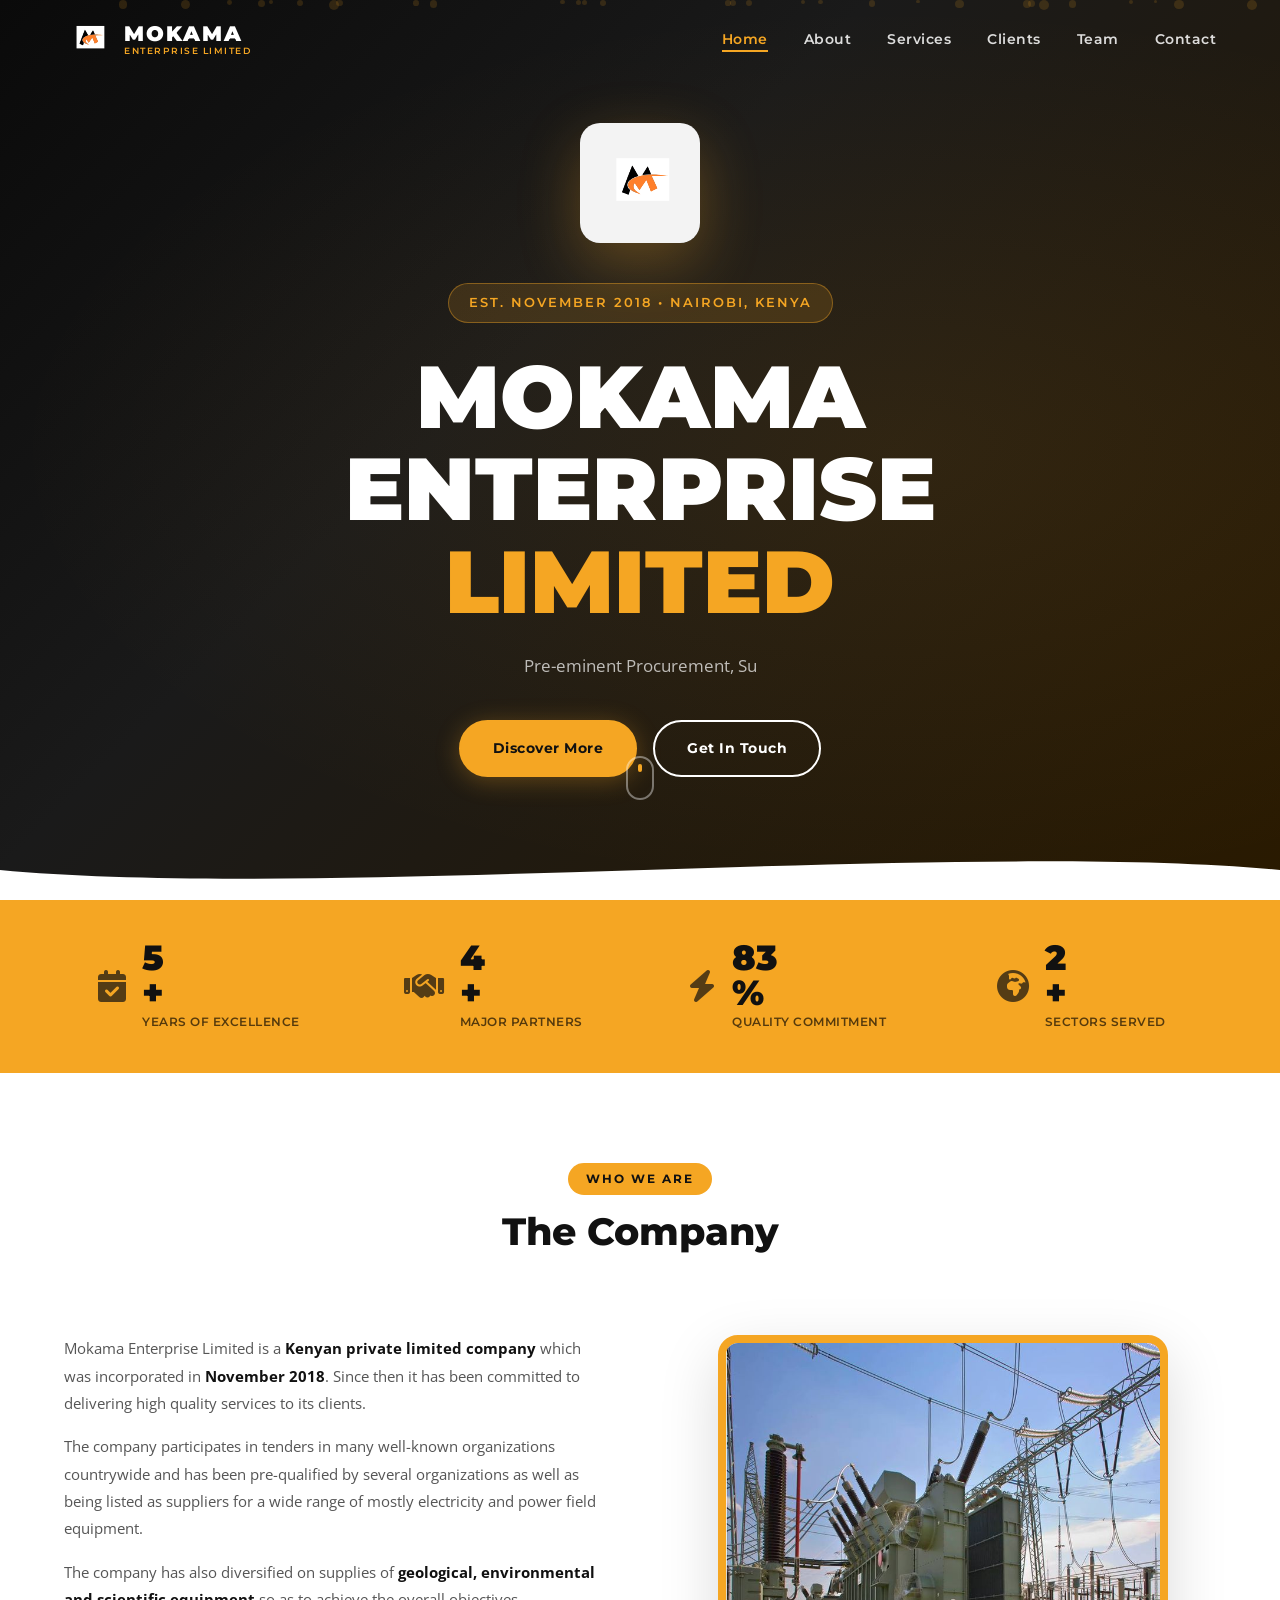
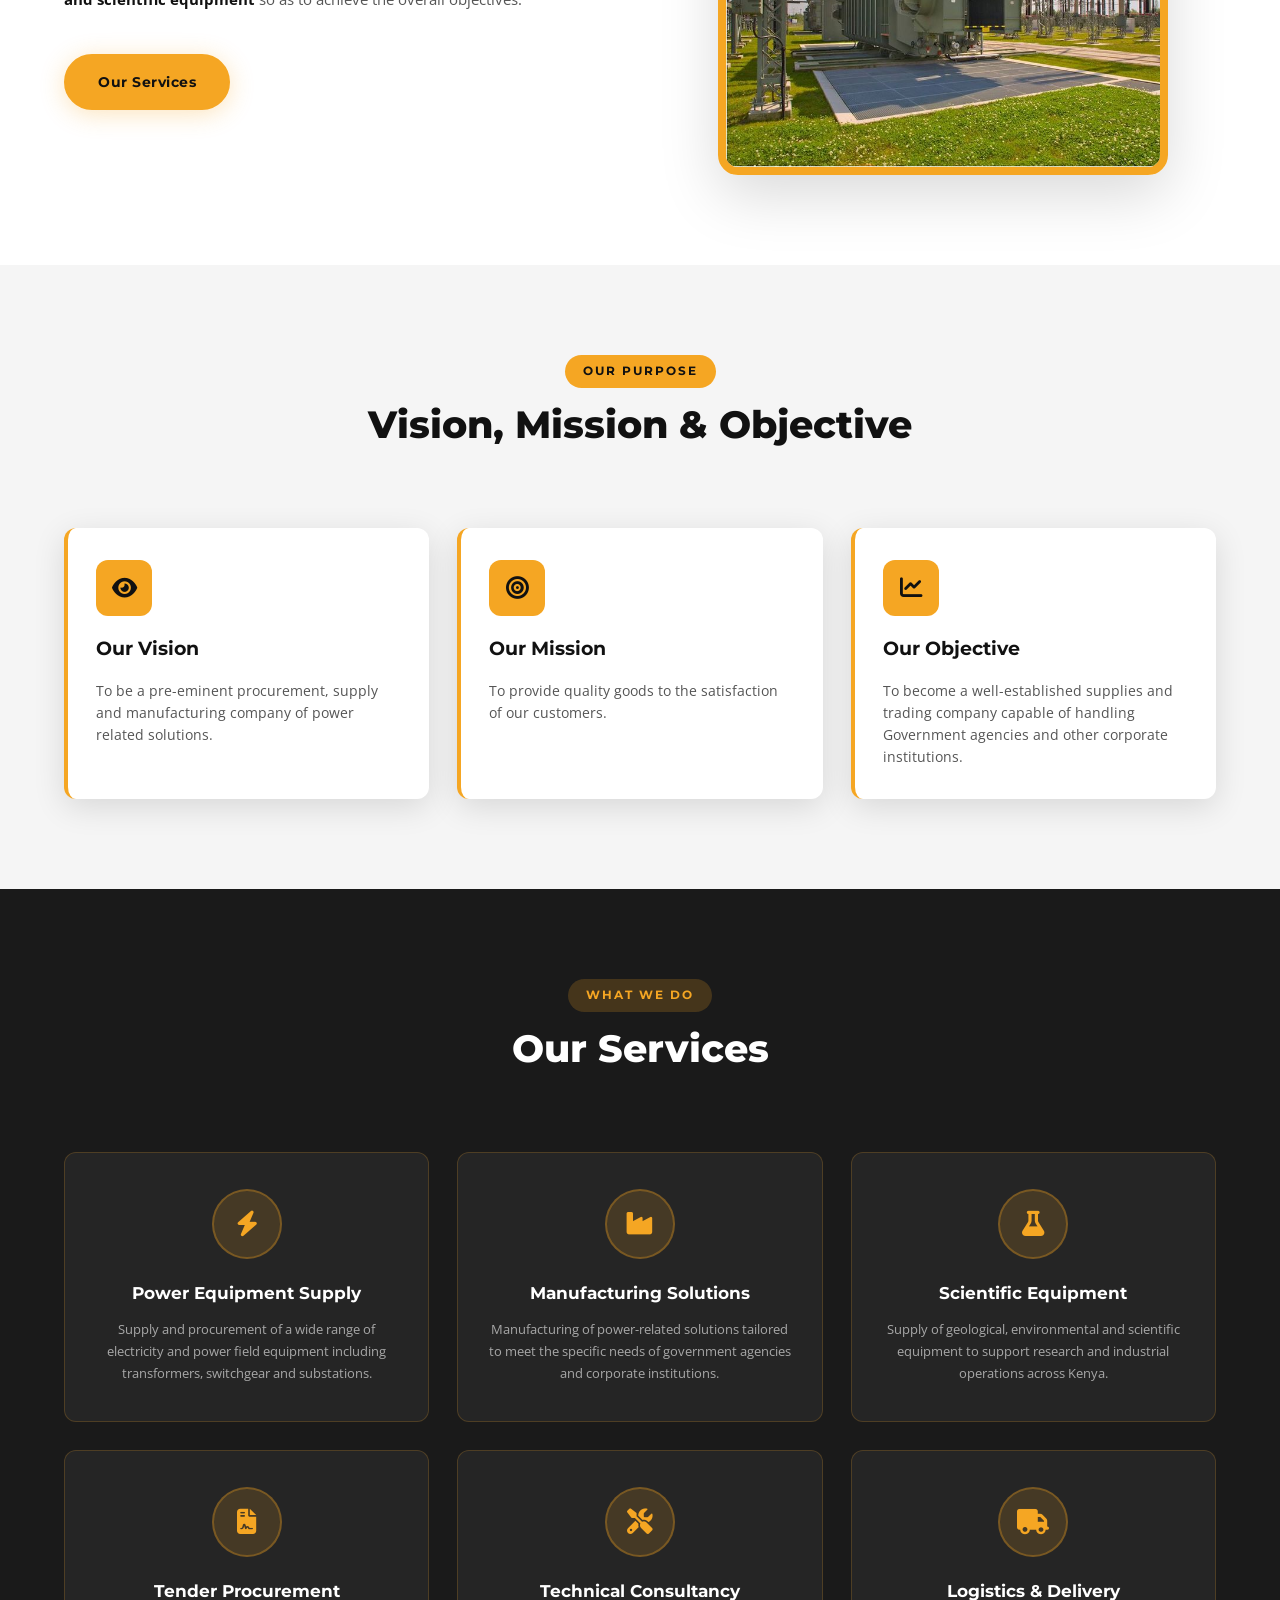
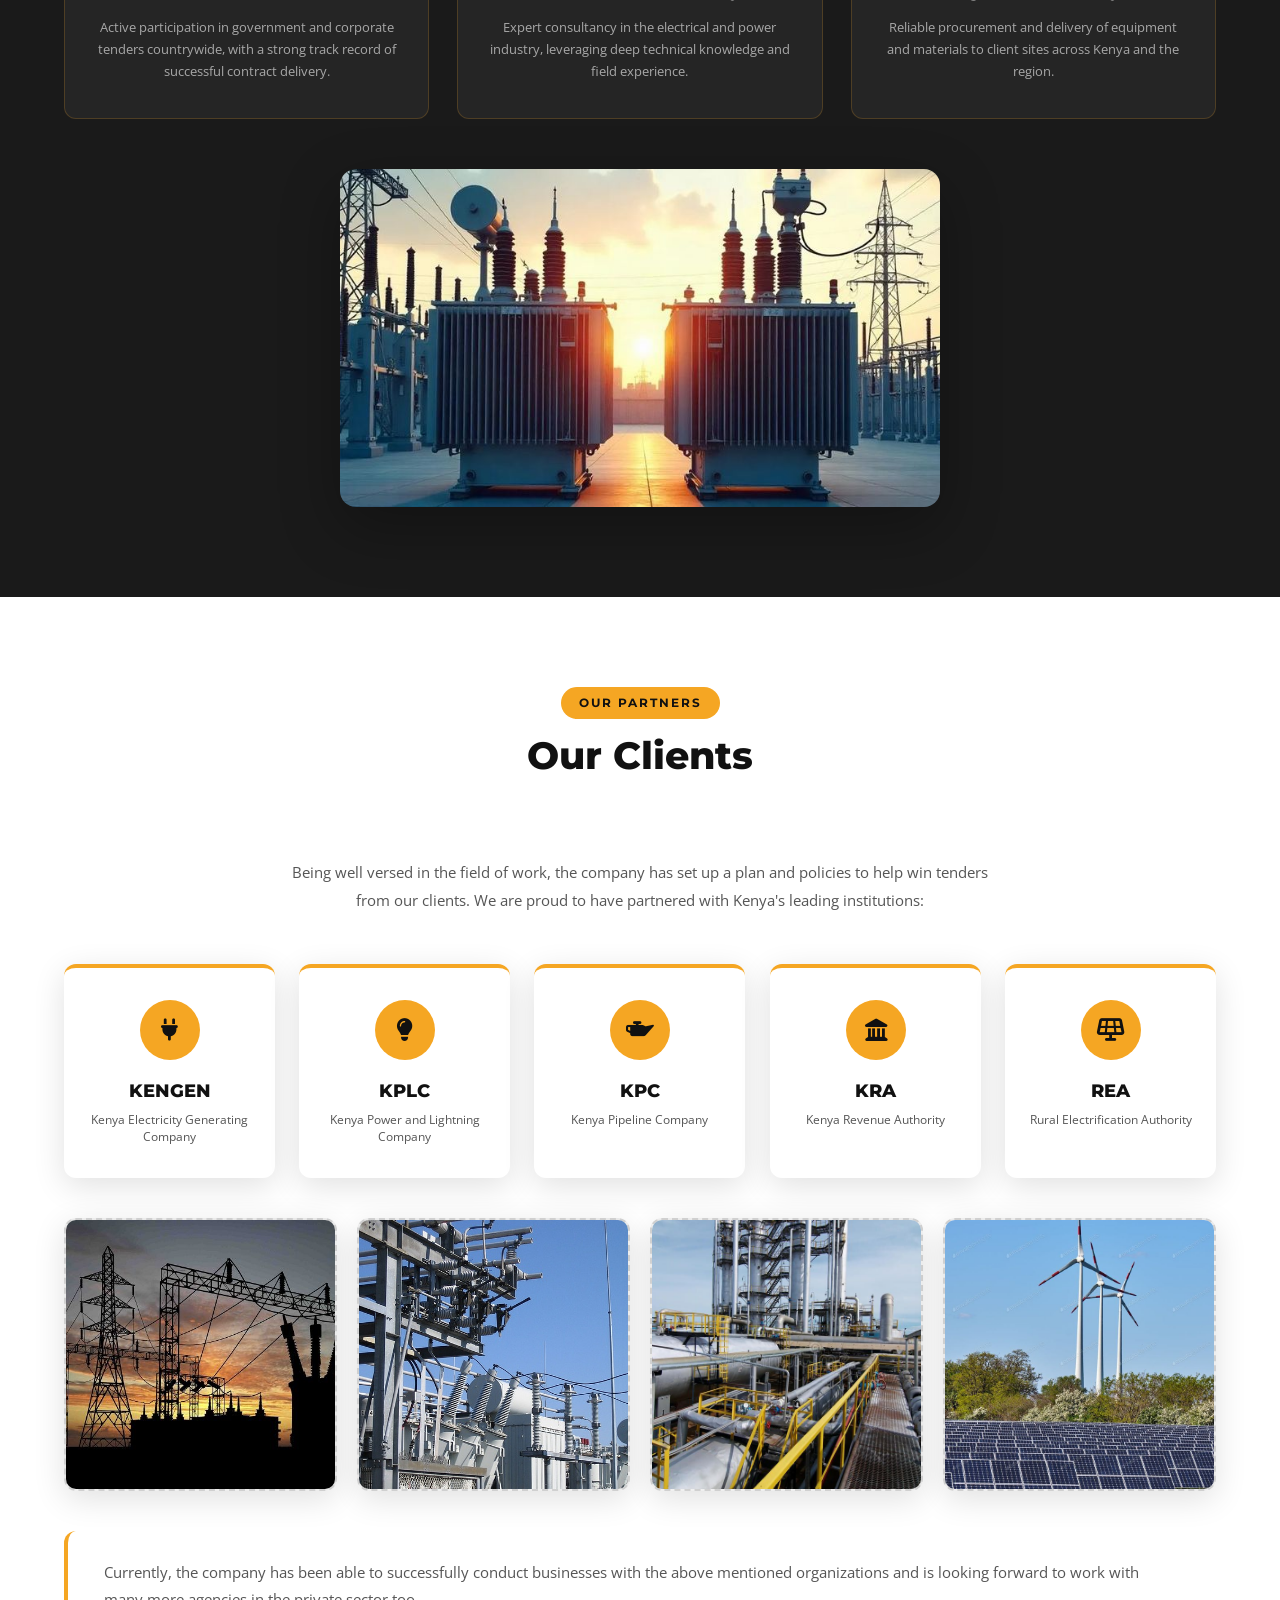
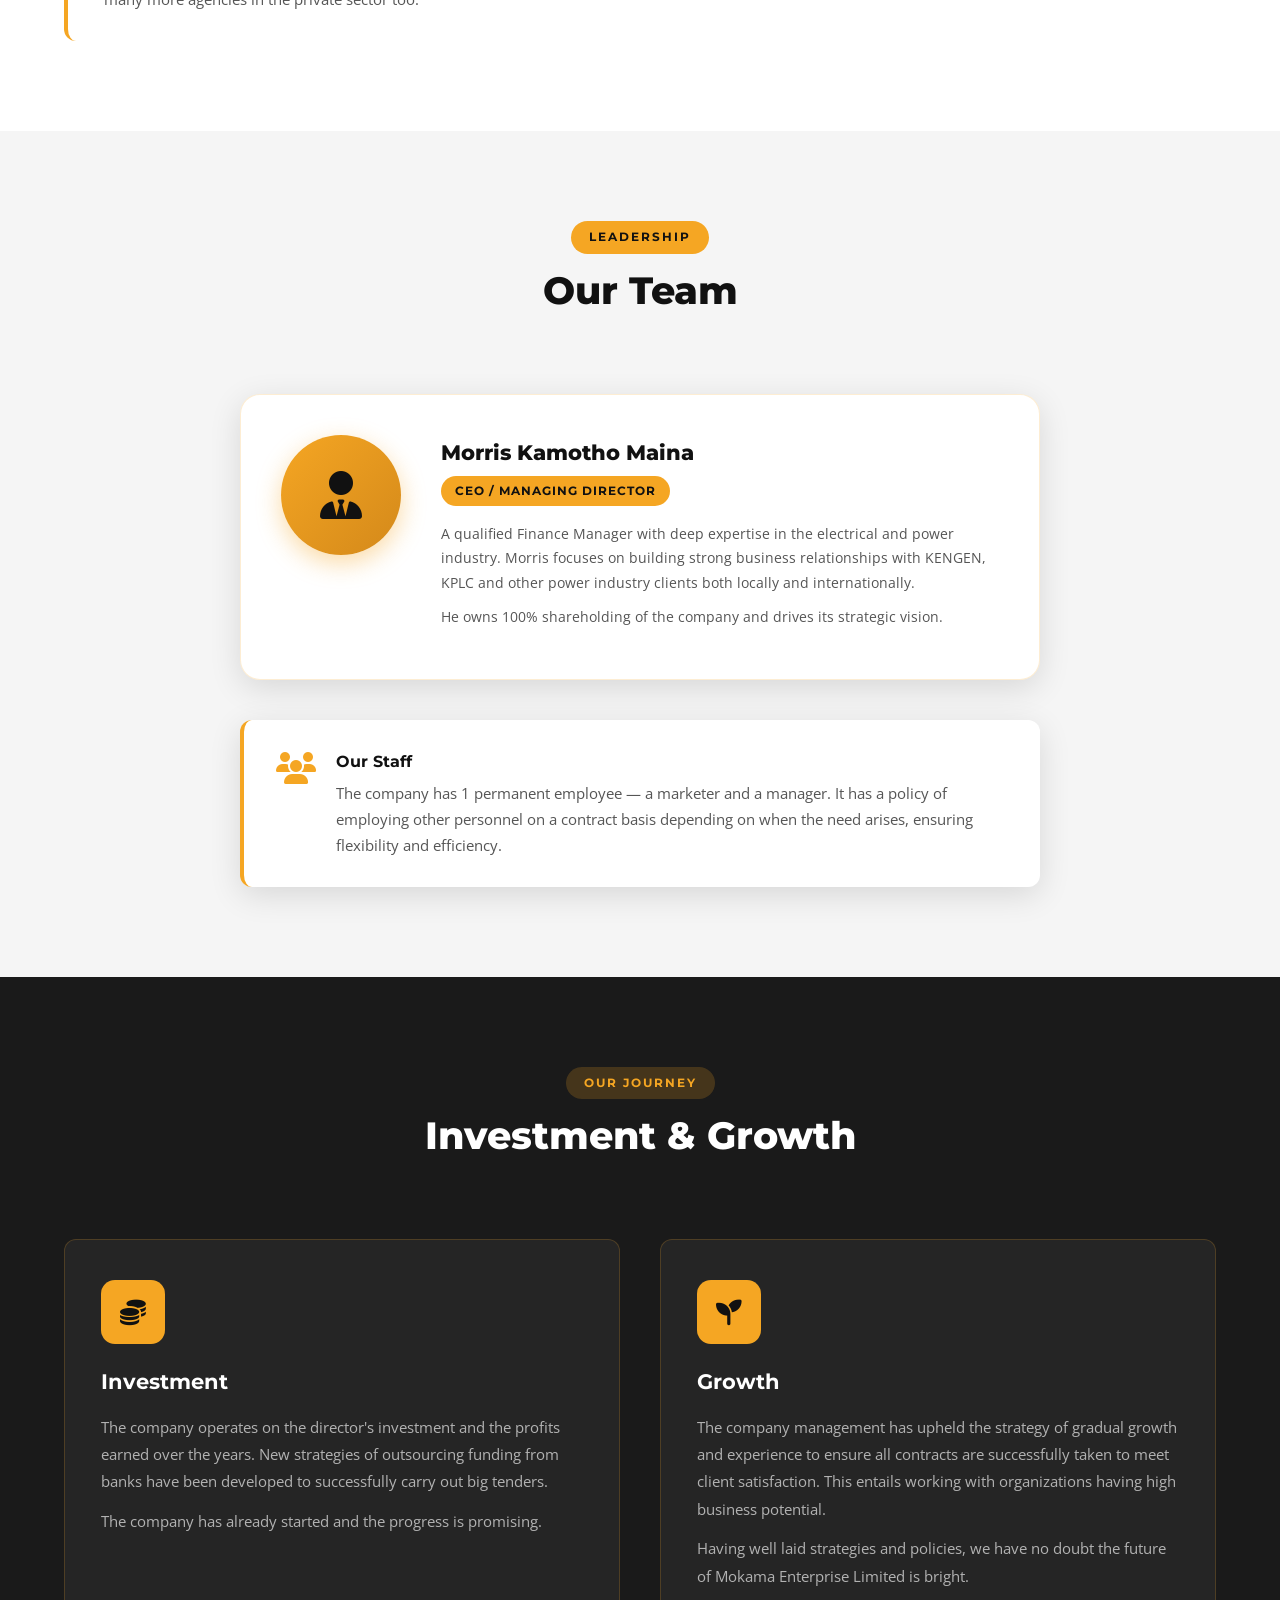
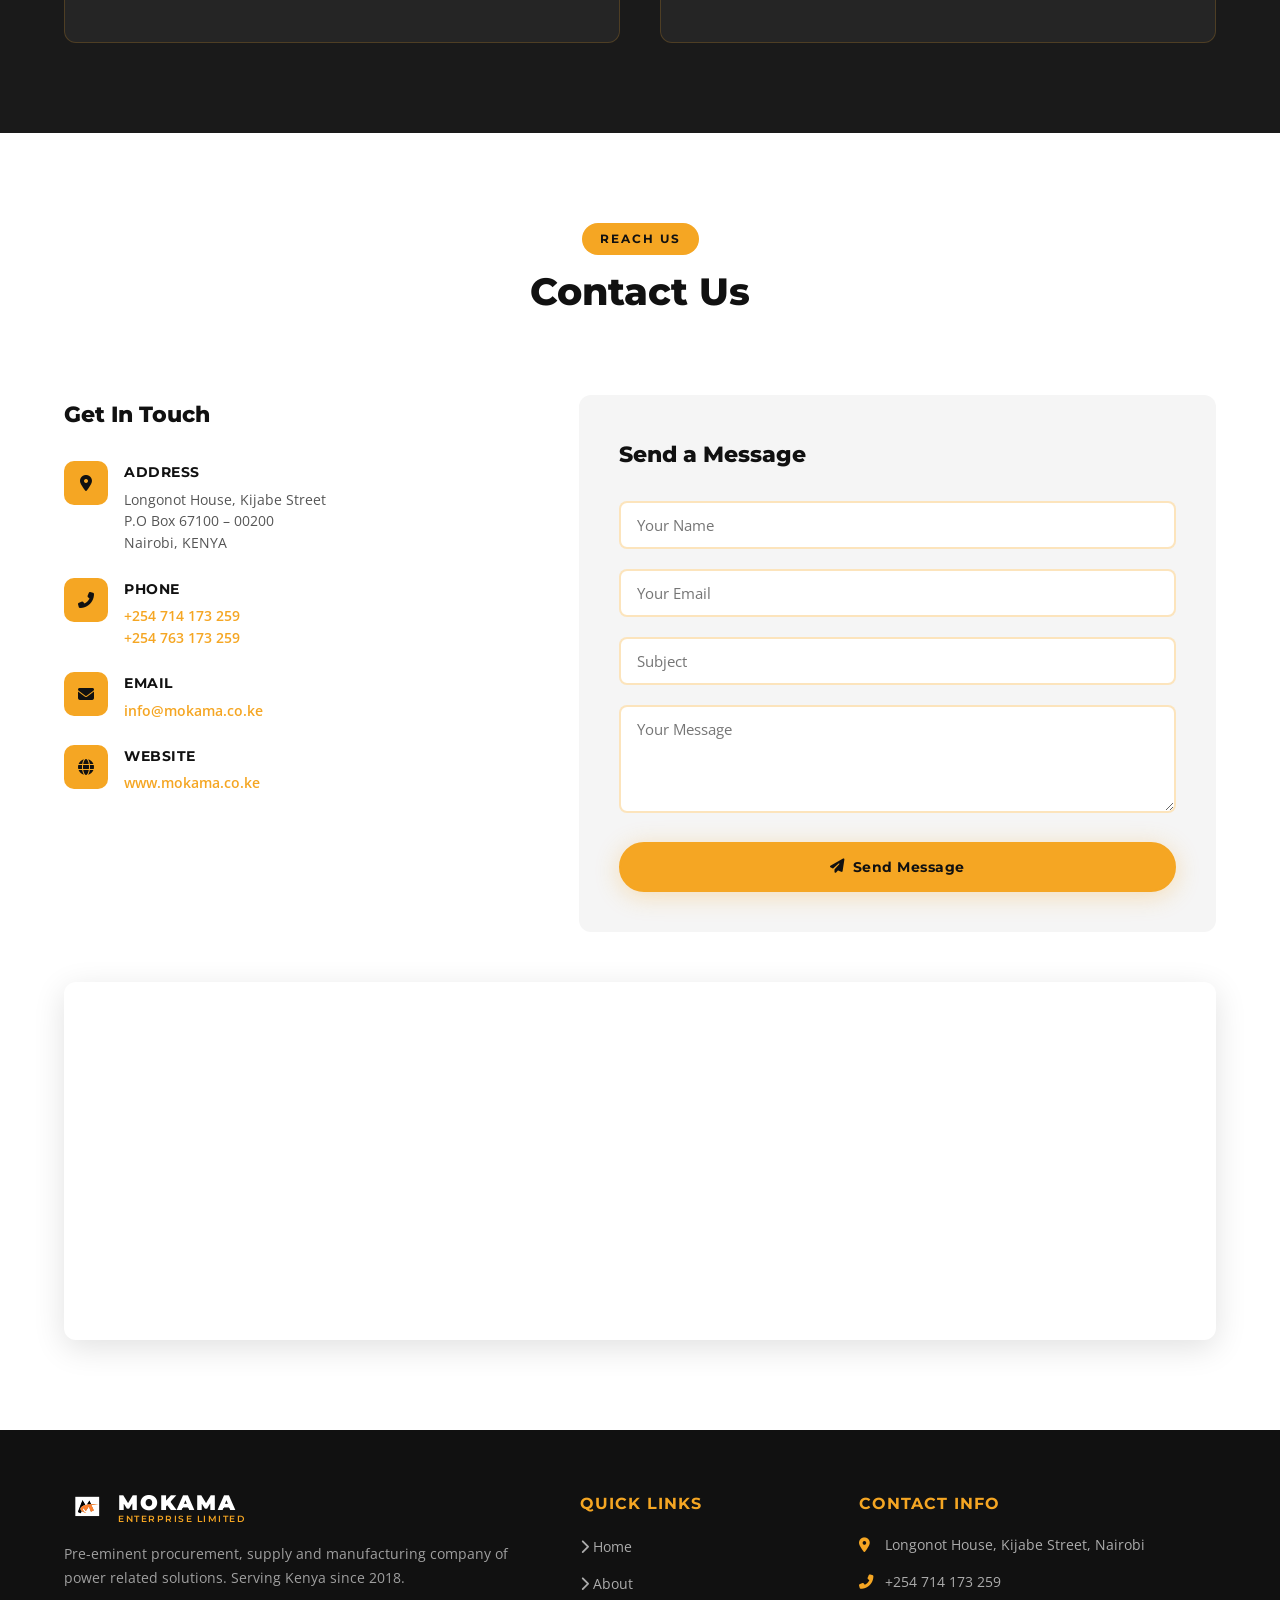
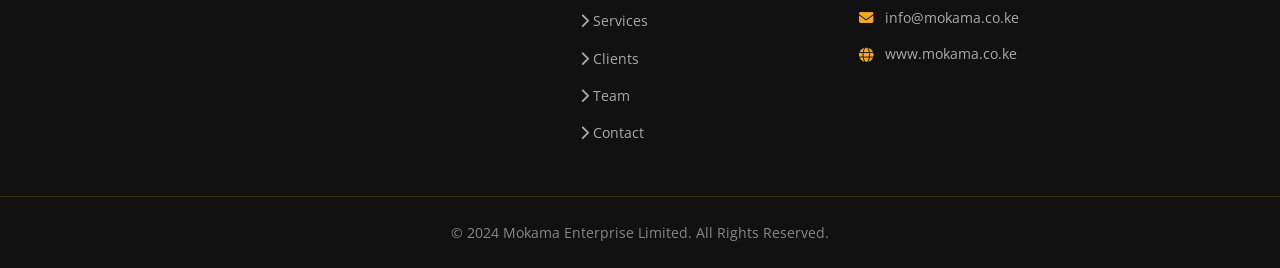
==== commit b26f75a2: "logo and images" ====
--- a/index.html
+++ b/index.html
@@ -15,7 +15,7 @@
     <div class="nav-container">
       <div class="nav-logo">
         <div class="logo-icon">
-          <img src="drawing.svg" alt="Mokama Logo" width="50" height="42" />
+          <img src="images/drawing.svg" alt="Mokama Logo" width="50" height="42" />
         </div>
         <div class="logo-text">
           <span class="logo-main">MOKAMA</span>
@@ -41,6 +41,9 @@
     <div class="hero-particles" id="particles"></div>
     <div class="hero-overlay"></div>
     <div class="hero-content" data-aos="fade-up">
+      <div class="hero-logo-container">
+        <img src="images/drawing.svg" alt="Mokama Logo" class="hero-logo" />
+      </div>
       <div class="hero-badge">Est. November 2018 &bull; Nairobi, Kenya</div>
       <h1 class="hero-title">
         <span class="line1">MOKAMA</span>
@@ -114,7 +117,7 @@
         </div>
         <div class="about-image" data-aos="fade-left">
           <div class="about-image-frame">
-            <img src="transmission-towers.png" alt="Power Grid Transmission Towers" class="about-img" />
+            <img src="images/transf1.jpeg" alt="Power Grid Transmission Towers" class="about-img" />
           </div>
         </div>
       </div>
@@ -209,7 +212,7 @@
         </div>
       </div>
       <div class="services-image" data-aos="fade-up">
-        <img src="transformer1.jpg" alt="Electrical Transformer Equipment" class="services-img" />
+        <img src="images/trans3.jpeg" alt="Electrical Transformer Equipment" class="services-img" />
       </div>
     </div>
   </section>
@@ -252,16 +255,16 @@
       </div>
       <div class="clients-gallery" data-aos="fade-up">
         <div class="gallery-item">
-          <img src="client-project-1.jpg" alt="Project 1" class="gallery-img" />
+          <img src="images/power-grid.jpeg" alt="Project 1" class="gallery-img" />
         </div>
         <div class="gallery-item">
-          <img src="client-project-2.jpg" alt="Project 2" class="gallery-img" />
+          <img src="images/transformer2.jpeg" alt="Project 2" class="gallery-img" />
         </div>
         <div class="gallery-item">
-          <img src="client-project-3.jpg" alt="Project 3" class="gallery-img" />
+          <img src="images/pipeline.jpeg" alt="Project 3" class="gallery-img" />
         </div>
         <div class="gallery-item">
-          <img src="client-project-4.jpg" alt="Project 4" class="gallery-img" />
+          <img src="images/solar.jpeg" alt="Project 4" class="gallery-img" />
         </div>
       </div>
       <div class="clients-note" data-aos="fade-up">
@@ -345,7 +348,7 @@
             <div class="contact-icon"><i class="fas fa-map-marker-alt"></i></div>
             <div>
               <strong>Address</strong>
-              <p>Utalii House, Utalii Street<br>P.O Box 67100 – 00200<br>Nairobi, KENYA</p>
+              <p>Longonot House, Kijabe Street<br>P.O Box 67100 – 00200<br>Nairobi, KENYA</p>
             </div>
           </div>
           <div class="contact-item">
@@ -359,7 +362,7 @@
             <div class="contact-icon"><i class="fas fa-envelope"></i></div>
             <div>
               <strong>Email</strong>
-              <p><a href="https://mail.google.com/mail/u/0/?view=cm&fs=1&to=francisgithambo80@gmail.com&su=&body=" target="_blank">francisgithambo80@gmail.com</a></p>
+              <p><a href="https://mail.google.com/mail/u/0/?view=cm&fs=1&to=info@mokama.co.ke&su=&body=" target="_blank">info@mokama.co.ke</a></p>
             </div>
           </div>
           <div class="contact-item">
@@ -415,7 +418,7 @@
         <div class="footer-brand">
           <div class="nav-logo">
             <div class="logo-icon">
-              <img src="drawing.svg" alt="Mokama Logo" width="44" height="36" />
+              <img src="images/drawing.svg" alt="Mokama Logo" width="44" height="36" />
             </div>
             <div class="logo-text">
               <span class="logo-main">MOKAMA</span>
@@ -437,7 +440,7 @@
         </div>
         <div class="footer-contact">
           <h4>Contact Info</h4>
-          <p><i class="fas fa-map-marker-alt"></i> Utalii House, Utalii Street, Nairobi</p>
+          <p><i class="fas fa-map-marker-alt"></i> Longonot House, Kijabe Street, Nairobi</p>
           <p><i class="fas fa-phone-alt"></i> +254 714 173 259</p>
           <p><i class="fas fa-envelope"></i> info@mokama.co.ke</p>
           <p><i class="fas fa-globe"></i> www.mokama.co.ke</p>
--- a/style.css
+++ b/style.css
@@ -296,6 +296,28 @@
   max-width: 900px;
 }
 
+.hero-logo-container {
+  margin-bottom: 40px;
+  display: flex;
+  justify-content: center;
+  align-items: center;
+}
+
+.hero-logo {
+  width: 120px;
+  height: 120px;
+  background: rgba(255, 255, 255, 0.95);
+  padding: 20px;
+  border-radius: 20px;
+  box-shadow: 0 20px 60px rgba(245, 166, 35, 0.3);
+  transition: all var(--transition);
+}
+
+.hero-logo:hover {
+  transform: scale(1.05);
+  box-shadow: 0 30px 80px rgba(245, 166, 35, 0.4);
+}
+
 .hero-badge {
   display: inline-block;
   background: rgba(245,166,35,0.15);
@@ -498,17 +520,23 @@
    ============================================================ */
 .about-images-gallery {
   display: grid;
+  grid-template-columns: 1.2fr 1fr 1fr;
   gap: 24px;
   margin-top: 40px;
   align-items: stretch;
-  grid-template-columns: 1fr 1fr;
 }
 
 .gallery-main {
-  grid-row: 1 / 3;
+  flex: 1.5;
   overflow: hidden;
   border-radius: var(--radius);
   box-shadow: var(--shadow);
+  background: linear-gradient(135deg, #f0f0f0 0%, #e8e8e8 100%);
+  border: 2px dashed #d0d0d0;
+  display: flex;
+  align-items: center;
+  justify-content: center;
+  min-height: 300px;
 }
 
 .gallery-main-img {
@@ -533,6 +561,12 @@
   border-radius: var(--radius);
   box-shadow: var(--shadow);
   transition: all var(--transition);
+  background: linear-gradient(135deg, #f0f0f0 0%, #e8e8e8 100%);
+  border: 2px dashed #d0d0d0;
+  display: flex;
+  align-items: center;
+  justify-content: center;
+  min-height: 200px;
 }
 
 .gallery-side-img {
@@ -798,6 +832,12 @@
   box-shadow: var(--shadow);
   aspect-ratio: 1;
   transition: all var(--transition);
+  background: linear-gradient(135deg, #f0f0f0 0%, #e8e8e8 100%);
+  border: 2px dashed #d0d0d0;
+  display: flex;
+  align-items: center;
+  justify-content: center;
+  min-height: 250px;
 }
 
 .gallery-img {
@@ -807,6 +847,8 @@
   transition: transform var(--transition);
 }
 
+
+
 .gallery-item:hover {
   transform: translateY(-6px);
   box-shadow: 0 16px 40px rgba(0,0,0,0.2);
@@ -814,6 +856,12 @@
 
 .gallery-item:hover .gallery-img {
   transform: scale(1.08);
+}
+
+.clients-note p {
+  font-size: 0.95rem;
+  color: var(--gray);
+  line-height: 1.8;
 }
 
 /* ============================================================
@@ -861,6 +909,19 @@
 .avatar-placeholder i {
   font-size: 3rem;
   color: var(--black);
+}
+
+.team-badge {
+  position: absolute;
+  bottom: 0; right: -10px;
+  background: var(--black);
+  color: var(--gold);
+  font-family: var(--font-head);
+  font-weight: 700;
+  font-size: 0.7rem;
+  padding: 4px 10px;
+  border-radius: 50px;
+  letter-spacing: 1px;
 }
 
 .team-info h3 {
@@ -1217,6 +1278,8 @@
   height: 48px;
   background: var(--gold);
   color: var(--black);
+  border: none;
+  border-radius: 50%;
   cursor: pointer;
   display: flex;
   align-items: center;
@@ -1241,32 +1304,89 @@
 }
 
 /* ============================================================
-   IMAGE STABILITY & ANIMATIONS
+   ANIMATIONS
    ============================================================ */
-img, 
-.about-image-frame, 
-.services-img, 
-.clients-img {
-    opacity: 1 !important;
-    transition: opacity 0.8s ease-in-out, transform 0.35s ease !important;
-    visibility: visible !important;
-}
-
-@keyframes imageFadeIn {
-    from {
-        opacity: 0;
-        transform: translateY(10px);
-    }
-    to {
-        opacity: 1;
-        transform: translateY(0);
-    }
-}
-
-.about-img, 
-.services-img, 
-.gallery-img {
-    animation: imageFadeIn 0.8s ease-out forwards;
+@keyframes fadeInDown {
+  from {
+    opacity: 0;
+    transform: translateY(-20px);
+  }
+  to {
+    opacity: 1;
+    transform: translateY(0);
+  }
+}
+
+@keyframes fadeInUp {
+  from {
+    opacity: 0;
+    transform: translateY(20px);
+  }
+  to {
+    opacity: 1;
+    transform: translateY(0);
+  }
+}
+
+@keyframes fadeInLeft {
+  from {
+    opacity: 0;
+    transform: translateX(-20px);
+  }
+  to {
+    opacity: 1;
+    transform: translateX(0);
+  }
+}
+
+@keyframes fadeInRight {
+  from {
+    opacity: 0;
+    transform: translateX(20px);
+  }
+  to {
+    opacity: 1;
+    transform: translateX(0);
+  }
+}
+
+.aos-animate {
+  animation: fadeInUp 0.8s ease forwards;
+}
+
+[data-aos="fade-up"].aos-animate { animation: fadeInUp 0.8s ease forwards; }
+[data-aos="fade-down"].aos-animate { animation: fadeInDown 0.8s ease forwards; }
+[data-aos="fade-left"].aos-animate { animation: fadeInLeft 0.8s ease forwards; }
+[data-aos="fade-right"].aos-animate { animation: fadeInRight 0.8s ease forwards; }
+
+[data-aos="zoom-in"].aos-animate {
+  animation: zoomIn 0.8s ease forwards;
+}
+
+@keyframes zoomIn {
+  from {
+    opacity: 0;
+    transform: scale(0.9);
+  }
+  to {
+    opacity: 1;
+    transform: scale(1);
+  }
+}
+
+[data-aos="flip-left"].aos-animate {
+  animation: flipInX 0.8s ease forwards;
+}
+
+@keyframes flipInX {
+  from {
+    opacity: 0;
+    transform: perspective(400px) rotateY(90deg);
+  }
+  to {
+    opacity: 1;
+    transform: perspective(400px) rotateY(0deg);
+  }
 }
 
 /* ============================================================
@@ -1305,6 +1425,17 @@
 }
 
 @media (max-width: 768px) {
+  .about-images-gallery {
+    grid-template-columns: 1fr;
+  }
+
+  .gallery-main {
+    grid-row: auto;
+  }
+
+  .clients-gallery {
+    grid-template-columns: repeat(2, 1fr);
+  }
   .navbar {
     padding: 12px 0;
   }
@@ -1381,6 +1512,13 @@
 }
 
 @media (max-width: 480px) {
+  .about-images-gallery {
+    grid-template-columns: 1fr;
+  }
+
+  .clients-gallery {
+    grid-template-columns: 1fr;
+  }
   .container {
     padding: 0 16px;
   }
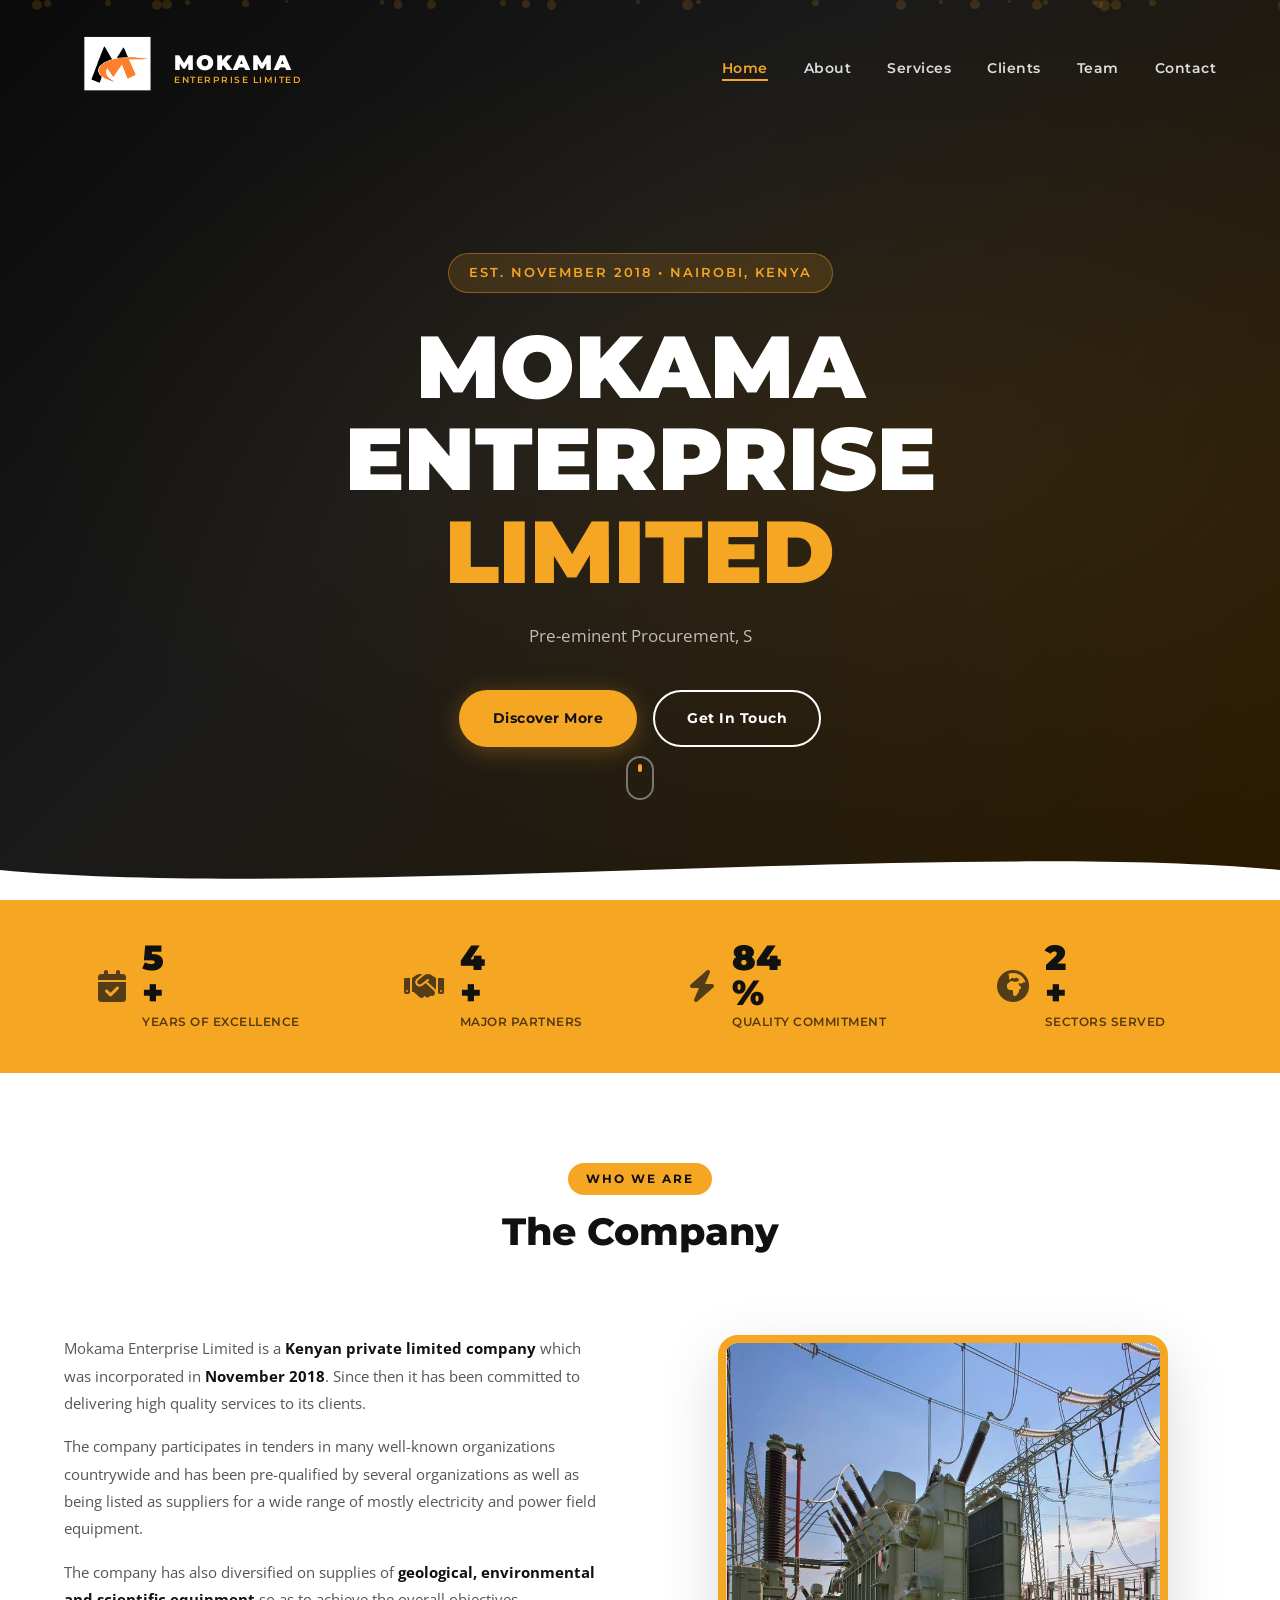
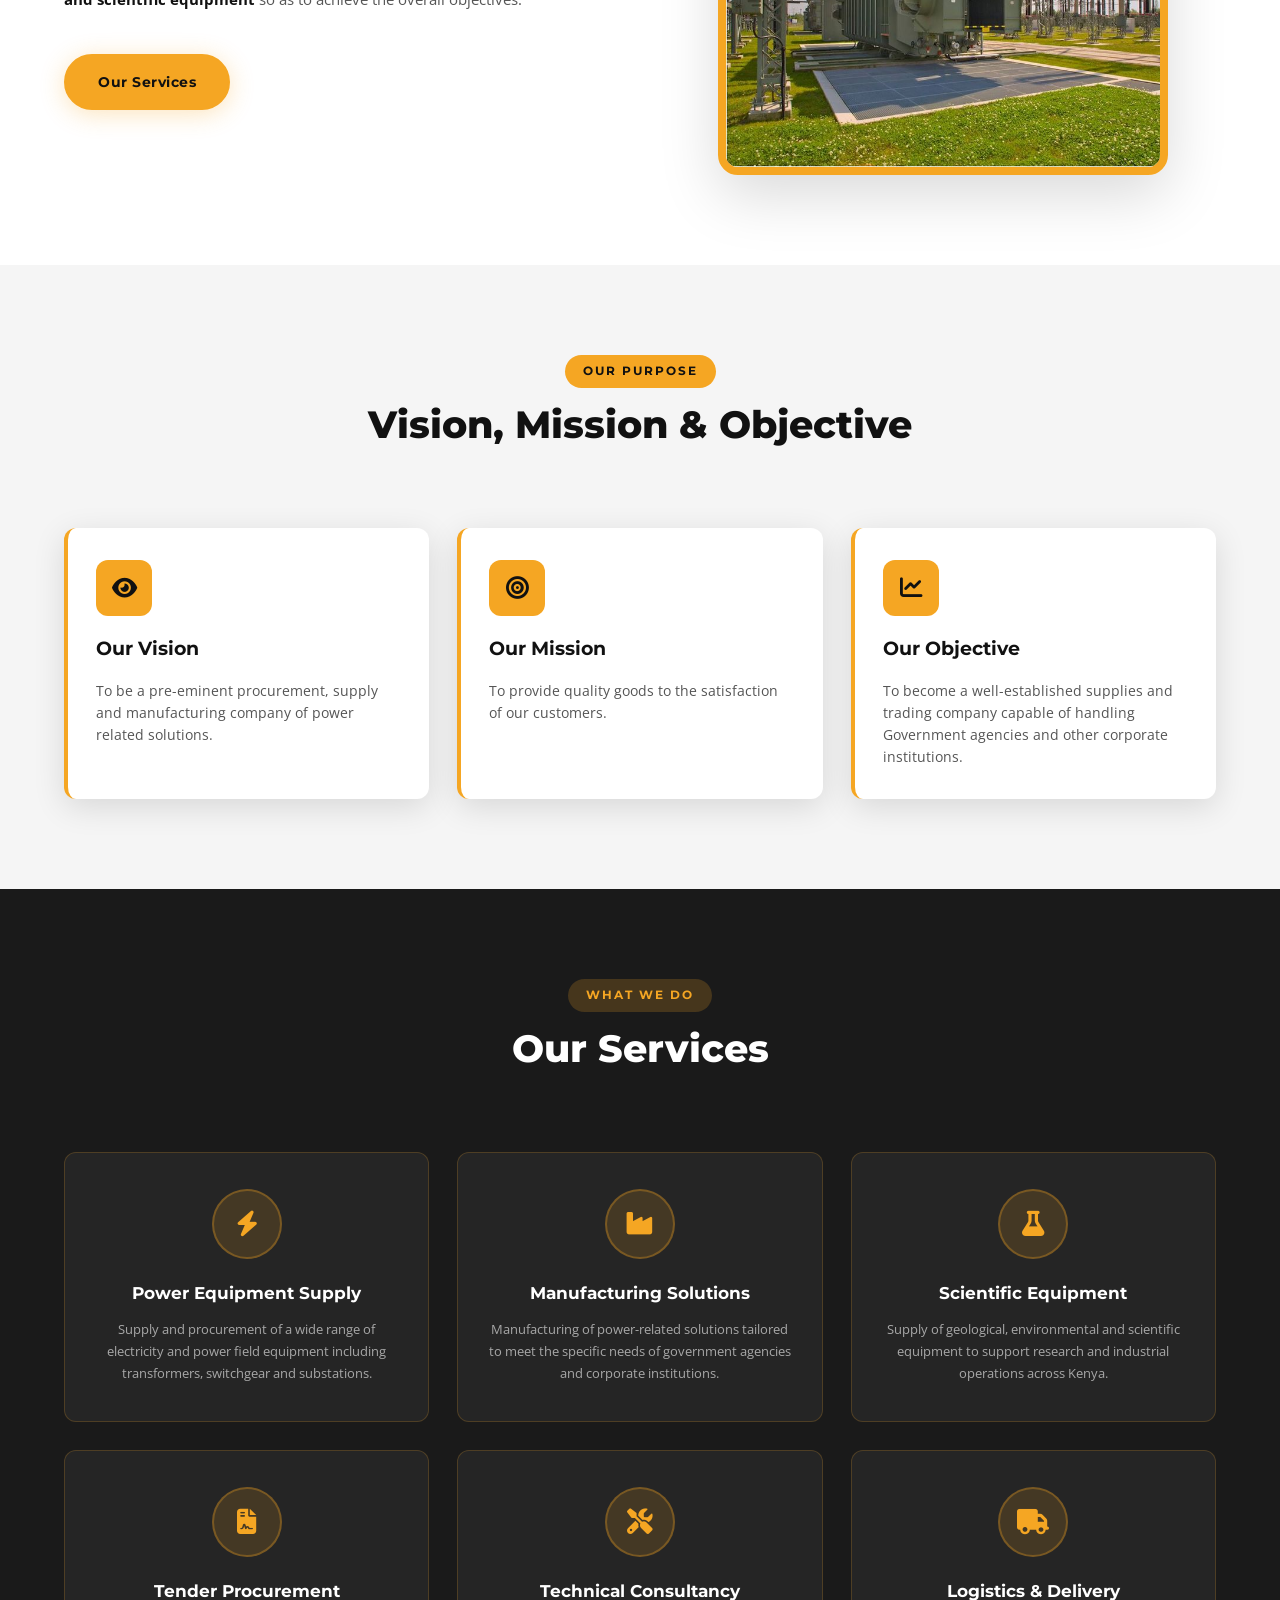
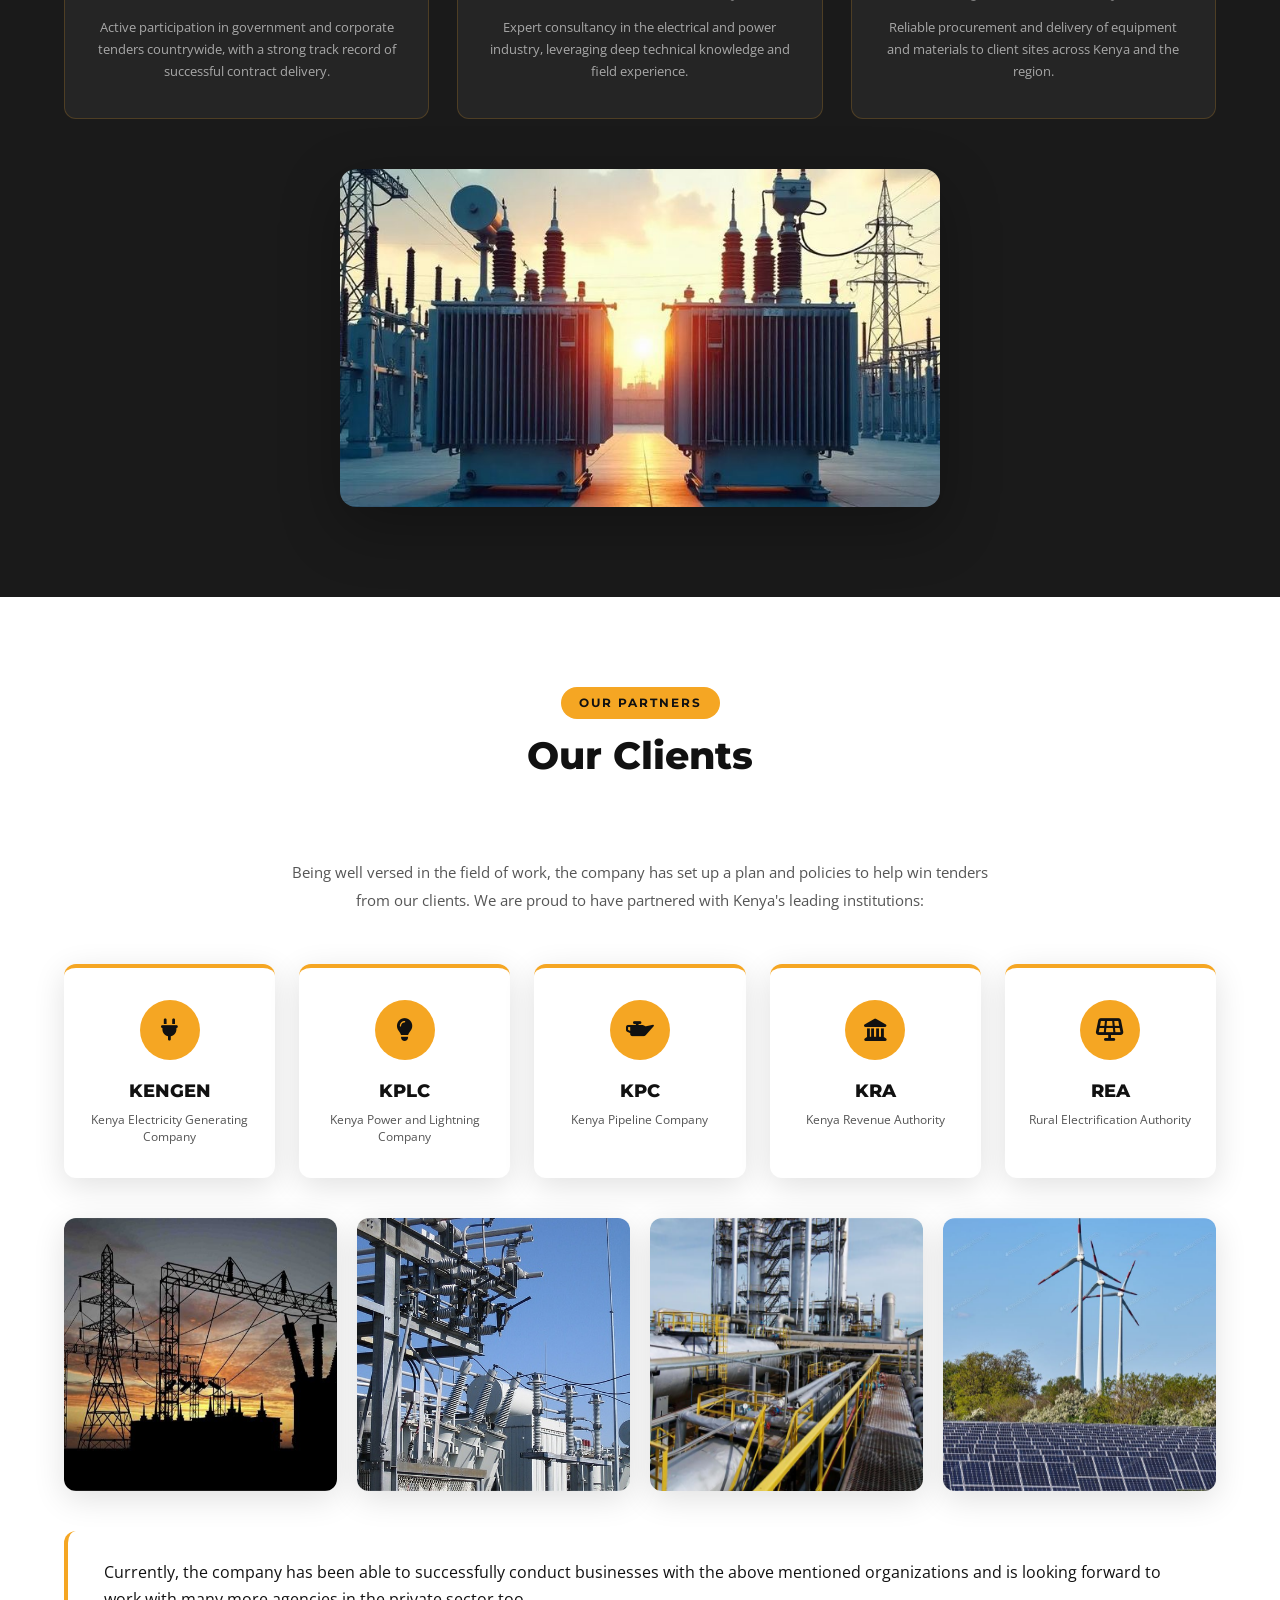
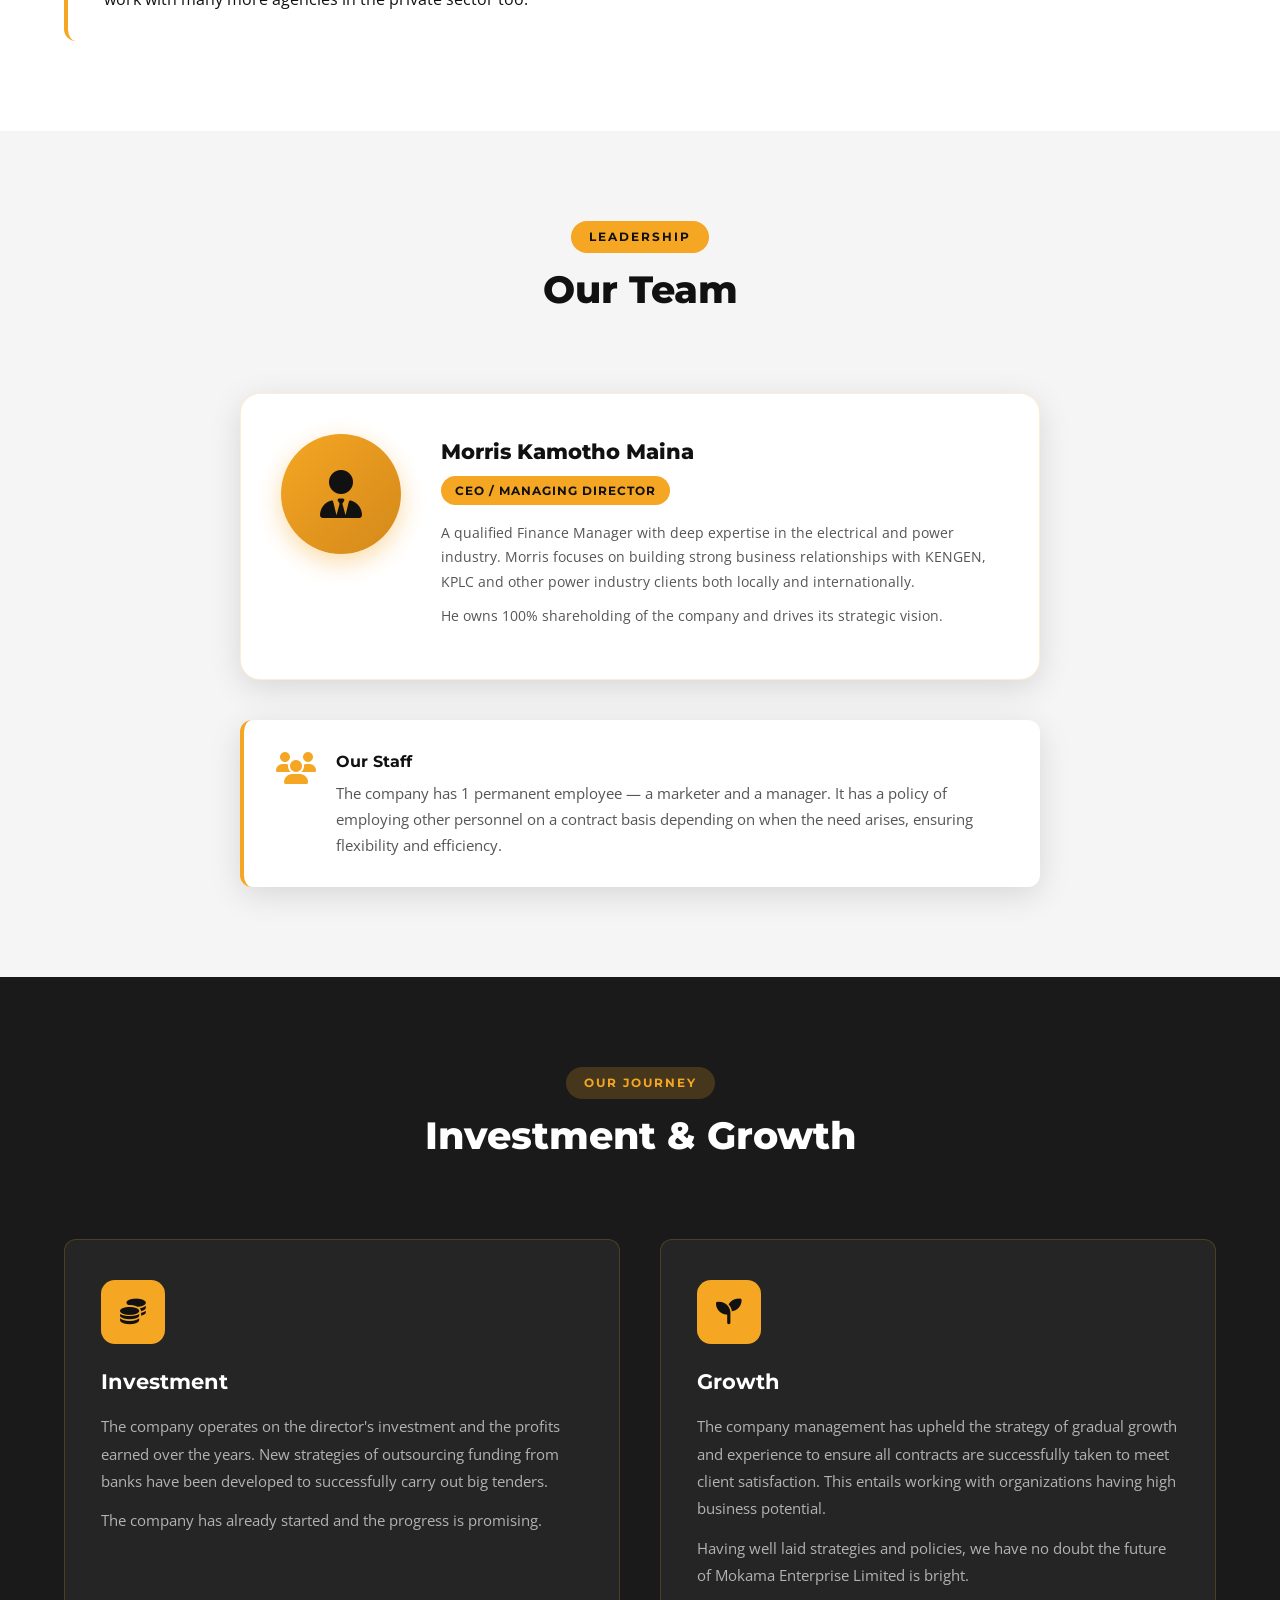
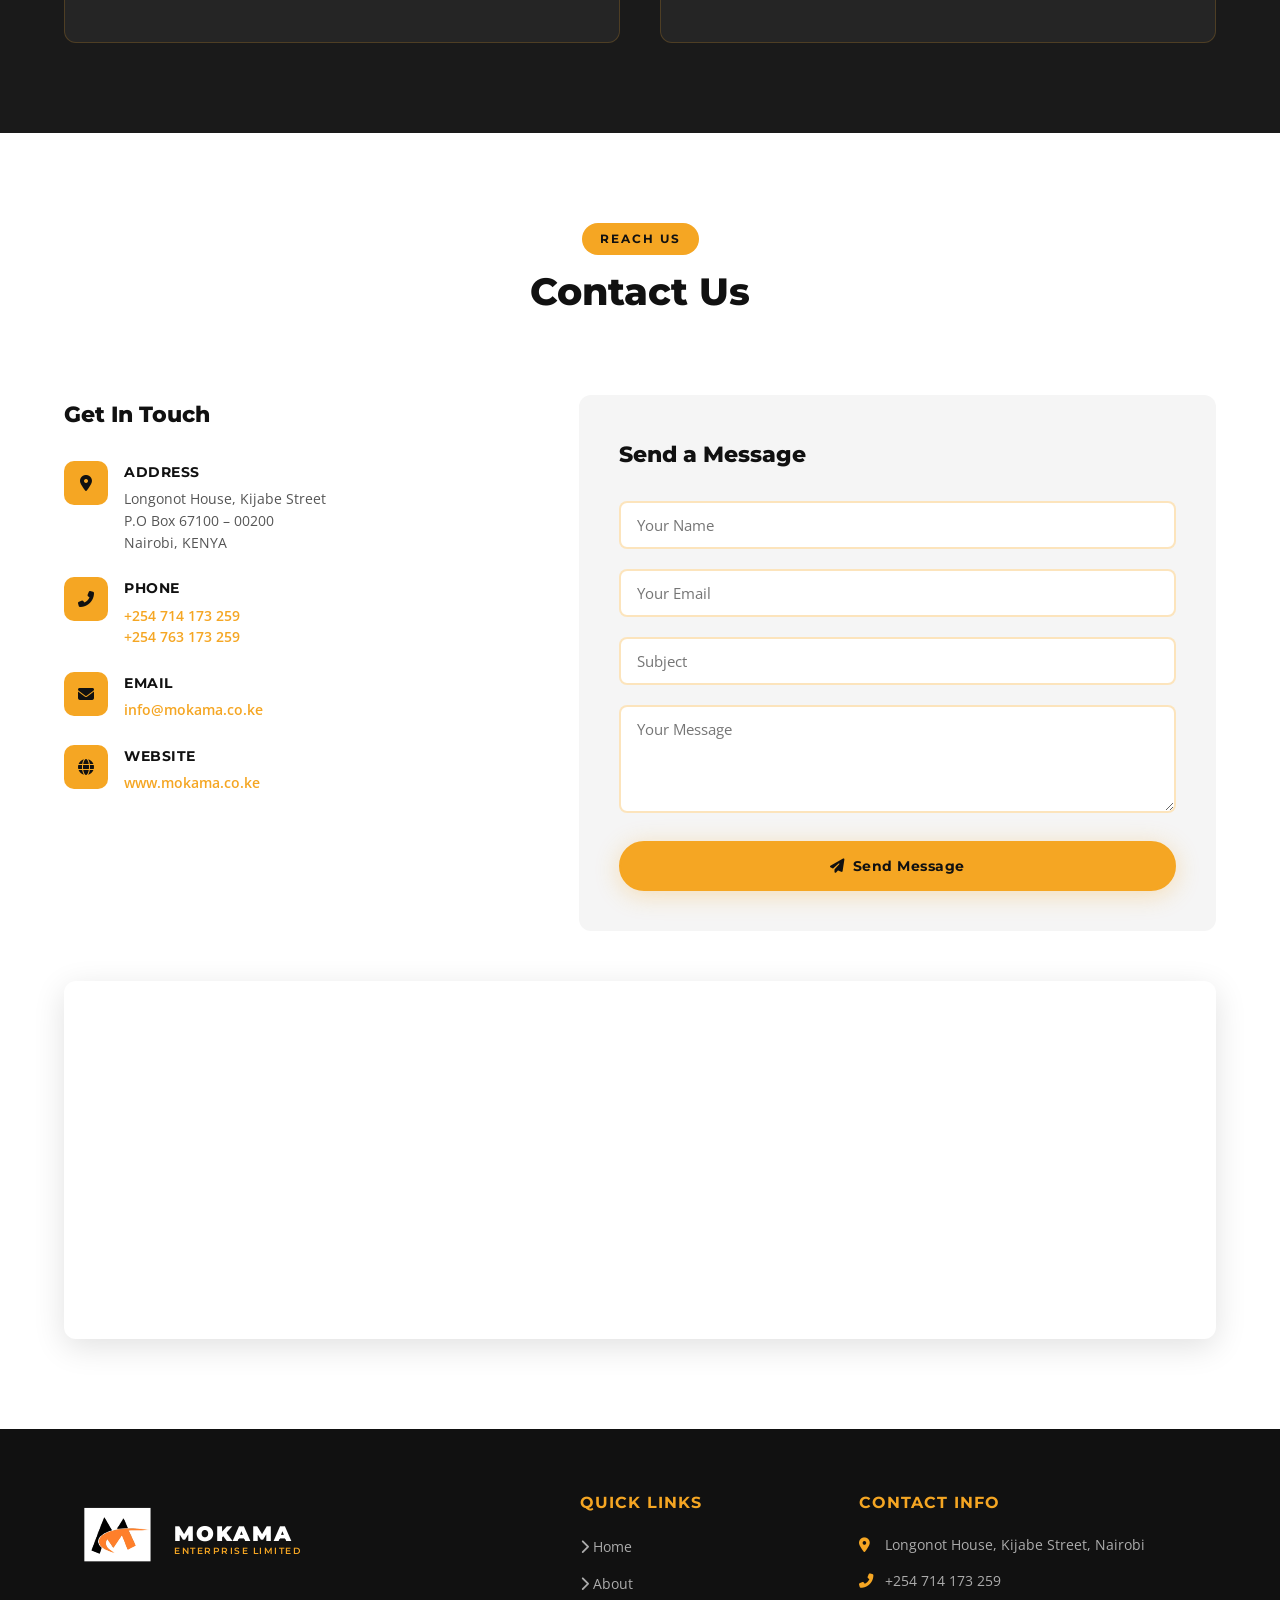
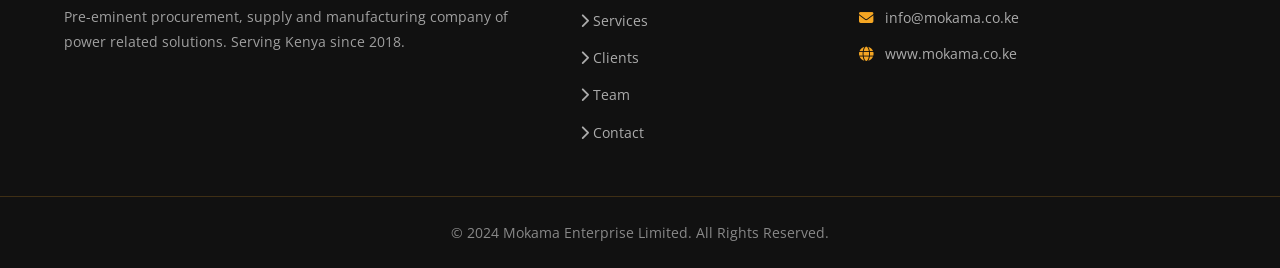
==== commit 1499b92e: "display" ====
--- a/index.html
+++ b/index.html
@@ -4,6 +4,8 @@
   <meta charset="UTF-8" />
   <meta name="viewport" content="width=device-width, initial-scale=1.0" />
   <title>Mokama Enterprise Limited</title>
+  <link rel="icon" type="image/svg+xml" href="images/drawing.svg" sizes="any"/>
+  <link rel="apple-touch-icon" href="images/drawing.svg" />
   <link rel="stylesheet" href="style.css" />
   <link href="https://fonts.googleapis.com/css2?family=Montserrat:wght@400;600;700;800;900&family=Open+Sans:wght@400;600&display=swap" rel="stylesheet" />
   <link rel="stylesheet" href="https://cdnjs.cloudflare.com/ajax/libs/font-awesome/6.5.0/css/all.min.css" />
@@ -15,7 +17,7 @@
     <div class="nav-container">
       <div class="nav-logo">
         <div class="logo-icon">
-          <img src="images/drawing.svg" alt="Mokama Logo" width="50" height="42" />
+          <img src="images/drawing.svg" alt="Mokama Logo" width="100" height="100" />
         </div>
         <div class="logo-text">
           <span class="logo-main">MOKAMA</span>
@@ -41,9 +43,6 @@
     <div class="hero-particles" id="particles"></div>
     <div class="hero-overlay"></div>
     <div class="hero-content" data-aos="fade-up">
-      <div class="hero-logo-container">
-        <img src="images/drawing.svg" alt="Mokama Logo" class="hero-logo" />
-      </div>
       <div class="hero-badge">Est. November 2018 &bull; Nairobi, Kenya</div>
       <h1 class="hero-title">
         <span class="line1">MOKAMA</span>
@@ -374,7 +373,7 @@
           </div>
         </div>
         <div class="contact-form-wrap" data-aos="fade-left">
-          <form class="contact-form" id="contactForm" action="https://formspree.io/f/xyzabc" method="POST">
+          <form class="contact-form" id="contactForm" action="https://formspree.io/f/xbdpwpga" method="POST">
             <h3>Send a Message</h3>
             <div class="form-group">
               <input type="text" name="name" placeholder="Your Name" required />
@@ -418,7 +417,7 @@
         <div class="footer-brand">
           <div class="nav-logo">
             <div class="logo-icon">
-              <img src="images/drawing.svg" alt="Mokama Logo" width="44" height="36" />
+              <img src="images/drawing.svg" alt="Mokama Logo" width="100" height="100" />
             </div>
             <div class="logo-text">
               <span class="logo-main">MOKAMA</span>
--- a/style.css
+++ b/style.css
@@ -296,30 +296,9 @@
   max-width: 900px;
 }
 
-.hero-logo-container {
-  margin-bottom: 40px;
-  display: flex;
-  justify-content: center;
-  align-items: center;
-}
-
-.hero-logo {
-  width: 120px;
-  height: 120px;
-  background: rgba(255, 255, 255, 0.95);
-  padding: 20px;
-  border-radius: 20px;
-  box-shadow: 0 20px 60px rgba(245, 166, 35, 0.3);
-  transition: all var(--transition);
-}
-
-.hero-logo:hover {
-  transform: scale(1.05);
-  box-shadow: 0 30px 80px rgba(245, 166, 35, 0.4);
-}
-
-.hero-badge {
-  display: inline-block;
+  .hero-badge {
+    display: inline-block;
+    margin: 100px auto 28px auto; /* Increased margin for better mobile spacing */
   background: rgba(245,166,35,0.15);
   border: 1px solid rgba(245,166,35,0.4);
   color: var(--gold);
@@ -330,8 +309,8 @@
   text-transform: uppercase;
   padding: 8px 20px;
   border-radius: 50px;
-  margin-bottom: 28px;
   animation: fadeInDown 0.8s ease forwards;
+  text-align: center;
 }
 
 .hero-title {
@@ -348,7 +327,7 @@
   font-size: clamp(2.5rem, 7vw, 5.5rem);
   color: var(--white);
   animation: fadeInUp 0.8s ease forwards;
-  opacity: 0;
+  opacity: 1; /* Changed from 0 to 1 to ensure visibility */
 }
 
 .hero-title .line1 { animation-delay: 0.2s; }
@@ -362,7 +341,7 @@
   color: rgba(255,255,255,0.7);
   margin-bottom: 40px;
   animation: fadeInUp 0.8s 0.8s ease forwards;
-  opacity: 0;
+  opacity: 1; /* Changed from 0 to 1 to ensure visibility */
 }
 
 .hero-btns {
@@ -371,7 +350,7 @@
   justify-content: center;
   flex-wrap: wrap;
   animation: fadeInUp 0.8s 1s ease forwards;
-  opacity: 0;
+  opacity: 1; /* Changed from 0 to 1 to ensure visibility */
 }
 
 .hero-scroll-indicator {
@@ -520,23 +499,17 @@
    ============================================================ */
 .about-images-gallery {
   display: grid;
-  grid-template-columns: 1.2fr 1fr 1fr;
   gap: 24px;
   margin-top: 40px;
   align-items: stretch;
+  grid-template-columns: 1fr 1fr;
 }
 
 .gallery-main {
-  flex: 1.5;
+  grid-row: 1 / 3;
   overflow: hidden;
   border-radius: var(--radius);
   box-shadow: var(--shadow);
-  background: linear-gradient(135deg, #f0f0f0 0%, #e8e8e8 100%);
-  border: 2px dashed #d0d0d0;
-  display: flex;
-  align-items: center;
-  justify-content: center;
-  min-height: 300px;
 }
 
 .gallery-main-img {
@@ -561,12 +534,6 @@
   border-radius: var(--radius);
   box-shadow: var(--shadow);
   transition: all var(--transition);
-  background: linear-gradient(135deg, #f0f0f0 0%, #e8e8e8 100%);
-  border: 2px dashed #d0d0d0;
-  display: flex;
-  align-items: center;
-  justify-content: center;
-  min-height: 200px;
 }
 
 .gallery-side-img {
@@ -832,12 +799,6 @@
   box-shadow: var(--shadow);
   aspect-ratio: 1;
   transition: all var(--transition);
-  background: linear-gradient(135deg, #f0f0f0 0%, #e8e8e8 100%);
-  border: 2px dashed #d0d0d0;
-  display: flex;
-  align-items: center;
-  justify-content: center;
-  min-height: 250px;
 }
 
 .gallery-img {
@@ -847,8 +808,6 @@
   transition: transform var(--transition);
 }
 
-
-
 .gallery-item:hover {
   transform: translateY(-6px);
   box-shadow: 0 16px 40px rgba(0,0,0,0.2);
@@ -856,12 +815,6 @@
 
 .gallery-item:hover .gallery-img {
   transform: scale(1.08);
-}
-
-.clients-note p {
-  font-size: 0.95rem;
-  color: var(--gray);
-  line-height: 1.8;
 }
 
 /* ============================================================
@@ -909,19 +862,6 @@
 .avatar-placeholder i {
   font-size: 3rem;
   color: var(--black);
-}
-
-.team-badge {
-  position: absolute;
-  bottom: 0; right: -10px;
-  background: var(--black);
-  color: var(--gold);
-  font-family: var(--font-head);
-  font-weight: 700;
-  font-size: 0.7rem;
-  padding: 4px 10px;
-  border-radius: 50px;
-  letter-spacing: 1px;
 }
 
 .team-info h3 {
@@ -1278,8 +1218,6 @@
   height: 48px;
   background: var(--gold);
   color: var(--black);
-  border: none;
-  border-radius: 50%;
   cursor: pointer;
   display: flex;
   align-items: center;
@@ -1304,89 +1242,32 @@
 }
 
 /* ============================================================
-   ANIMATIONS
-   ============================================================ */
-@keyframes fadeInDown {
-  from {
-    opacity: 0;
-    transform: translateY(-20px);
-  }
-  to {
-    opacity: 1;
-    transform: translateY(0);
-  }
-}
-
-@keyframes fadeInUp {
-  from {
-    opacity: 0;
-    transform: translateY(20px);
-  }
-  to {
-    opacity: 1;
-    transform: translateY(0);
-  }
-}
-
-@keyframes fadeInLeft {
-  from {
-    opacity: 0;
-    transform: translateX(-20px);
-  }
-  to {
-    opacity: 1;
-    transform: translateX(0);
-  }
-}
-
-@keyframes fadeInRight {
-  from {
-    opacity: 0;
-    transform: translateX(20px);
-  }
-  to {
-    opacity: 1;
-    transform: translateX(0);
-  }
-}
-
-.aos-animate {
-  animation: fadeInUp 0.8s ease forwards;
-}
-
-[data-aos="fade-up"].aos-animate { animation: fadeInUp 0.8s ease forwards; }
-[data-aos="fade-down"].aos-animate { animation: fadeInDown 0.8s ease forwards; }
-[data-aos="fade-left"].aos-animate { animation: fadeInLeft 0.8s ease forwards; }
-[data-aos="fade-right"].aos-animate { animation: fadeInRight 0.8s ease forwards; }
-
-[data-aos="zoom-in"].aos-animate {
-  animation: zoomIn 0.8s ease forwards;
-}
-
-@keyframes zoomIn {
-  from {
-    opacity: 0;
-    transform: scale(0.9);
-  }
-  to {
-    opacity: 1;
-    transform: scale(1);
-  }
-}
-
-[data-aos="flip-left"].aos-animate {
-  animation: flipInX 0.8s ease forwards;
-}
-
-@keyframes flipInX {
-  from {
-    opacity: 0;
-    transform: perspective(400px) rotateY(90deg);
-  }
-  to {
-    opacity: 1;
-    transform: perspective(400px) rotateY(0deg);
-  }
+   IMAGE STABILITY & ANIMATIONS
+   ============================================================ */
+img, 
+.about-image-frame, 
+.services-img, 
+.clients-img {
+    opacity: 1 !important;
+    transition: opacity 0.8s ease-in-out, transform 0.35s ease !important;
+    visibility: visible !important;
+}
+
+@keyframes imageFadeIn {
+    from {
+        opacity: 0;
+        transform: translateY(10px);
+    }
+    to {
+        opacity: 1;
+        transform: translateY(0);
+    }
+}
+
+.about-img, 
+.services-img, 
+.gallery-img {
+    animation: imageFadeIn 0.8s ease-out forwards;
 }
 
 /* ============================================================
@@ -1425,42 +1306,68 @@
 }
 
 @media (max-width: 768px) {
-  .about-images-gallery {
-    grid-template-columns: 1fr;
-  }
-
-  .gallery-main {
-    grid-row: auto;
-  }
-
-  .clients-gallery {
-    grid-template-columns: repeat(2, 1fr);
-  }
   .navbar {
-    padding: 12px 0;
+    padding: 10px 0;
+    background: rgba(17,17,17,0.98);
+    backdrop-filter: blur(10px);
+  }
+
+  .logo-main {
+    font-size: 1.1rem;
+  }
+
+  .logo-sub {
+    font-size: 0.5rem;
+  }
+
+  .logo-icon img {
+    width: 40px;
+    height: 40px;
+  }
+
+  .nav-logo {
+    gap: 8px;
   }
 
   .nav-links {
     position: absolute;
-    top: 60px;
+    top: 100%;
     left: 0;
     right: 0;
     background: rgba(17,17,17,0.98);
+    backdrop-filter: blur(15px);
     flex-direction: column;
     gap: 0;
-    padding: 20px 0;
+    padding: 0;
     max-height: 0;
     overflow: hidden;
-    transition: max-height 0.3s ease;
+    transition: all 0.4s cubic-bezier(0.4, 0, 0.2, 1);
+    border-top: 1px solid rgba(245,166,35,0.1);
   }
 
   .nav-links.open {
-    max-height: 400px;
+    max-height: 500px;
+    padding: 15px 0;
   }
 
   .nav-links li {
     padding: 12px 24px;
-  }
+    opacity: 0;
+    transform: translateY(-10px);
+    transition: all 0.3s ease;
+  }
+
+  .nav-links.open li {
+    opacity: 1;
+    transform: translateY(0);
+  }
+
+  .nav-links.open li:nth-child(1) { transition-delay: 0.1s; }
+  .nav-links.open li:nth-child(2) { transition-delay: 0.15s; }
+  .nav-links.open li:nth-child(3) { transition-delay: 0.2s; }
+  .nav-links.open li:nth-child(4) { transition-delay: 0.25s; }
+  .nav-links.open li:nth-child(5) { transition-delay: 0.3s; }
+  .nav-links.open li:nth-child(6) { transition-delay: 0.35s; }
 
   .hamburger {
     display: flex;
@@ -1512,13 +1419,6 @@
 }
 
 @media (max-width: 480px) {
-  .about-images-gallery {
-    grid-template-columns: 1fr;
-  }
-
-  .clients-gallery {
-    grid-template-columns: 1fr;
-  }
   .container {
     padding: 0 16px;
   }
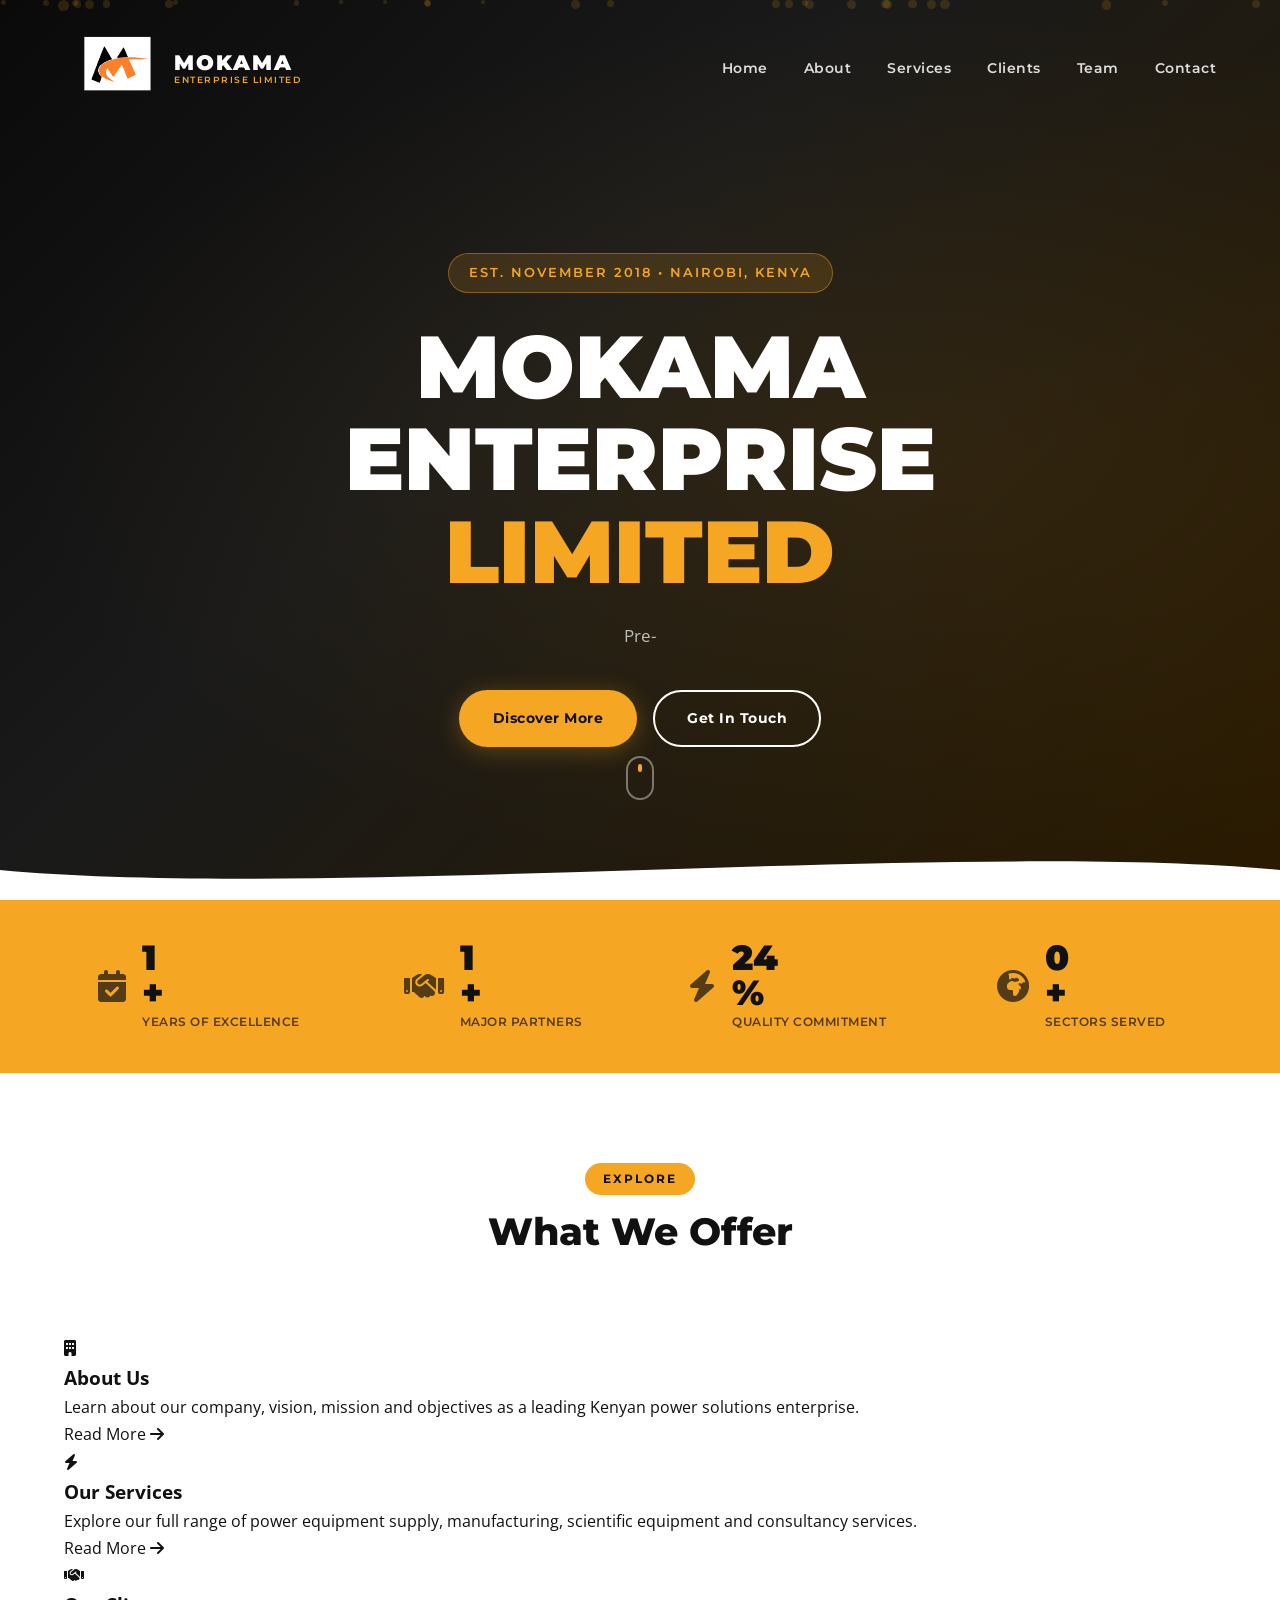
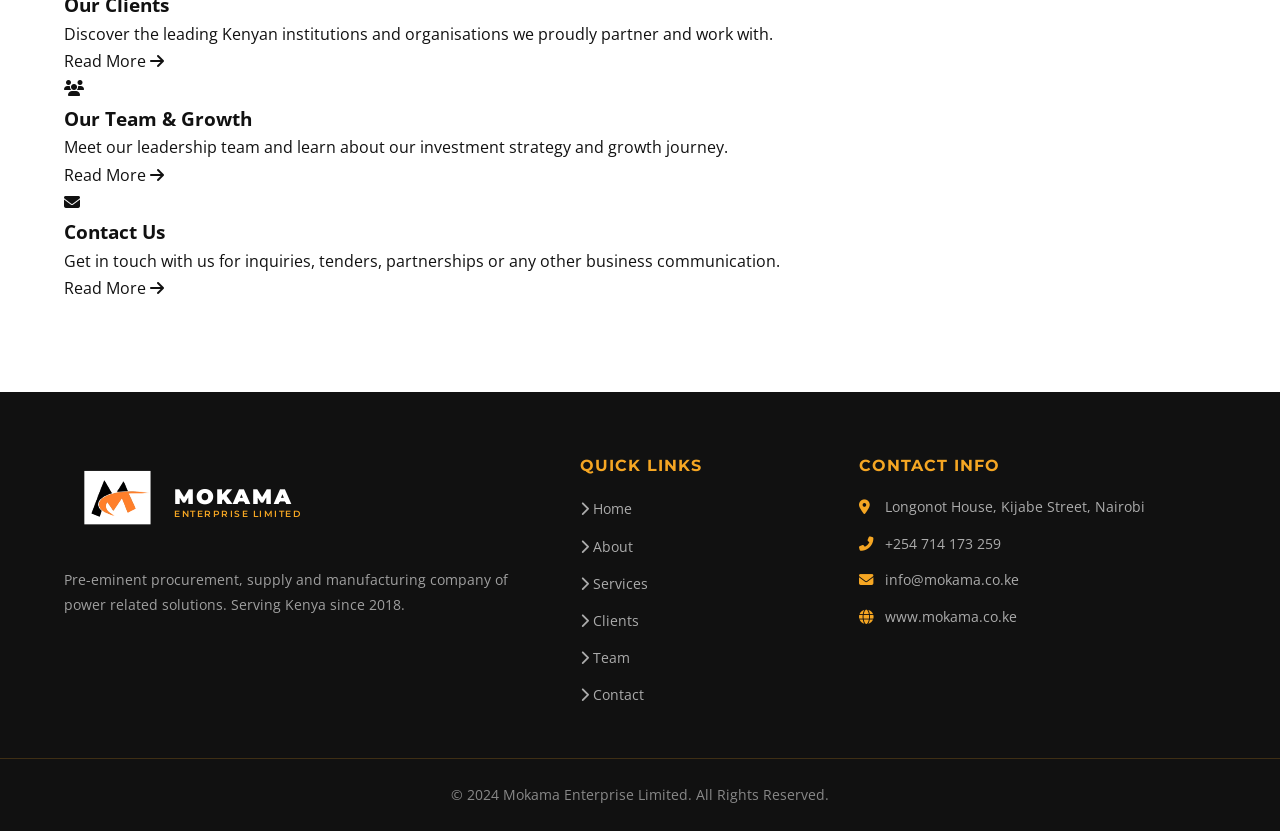
==== commit e49f16f8: "adding about page" ====
--- a/index.html
+++ b/index.html
@@ -25,12 +25,12 @@
         </div>
       </div>
       <ul class="nav-links" id="navLinks">
-        <li><a href="#home">Home</a></li>
-        <li><a href="#about">About</a></li>
-        <li><a href="#services">Services</a></li>
-        <li><a href="#clients">Clients</a></li>
-        <li><a href="#team">Team</a></li>
-        <li><a href="#contact">Contact</a></li>
+        <li><a href="index.html" class="active">Home</a></li>
+        <li><a href="about.html">About</a></li>
+        <li><a href="services.html">Services</a></li>
+        <li><a href="clients.html">Clients</a></li>
+        <li><a href="team.html">Team</a></li>
+        <li><a href="contact.html">Contact</a></li>
       </ul>
       <div class="hamburger" id="hamburger">
         <span></span><span></span><span></span>
@@ -51,8 +51,8 @@
       </h1>
       <p class="hero-tagline"><strong>Pre-eminent Procurement, Supply &amp; Manufacturing of Power Solutions</strong></p>
       <div class="hero-btns">
-        <a href="#about" class="btn btn-primary">Discover More</a>
-        <a href="#contact" class="btn btn-outline">Get In Touch</a>
+        <a href="about.html" class="btn btn-primary">Discover More</a>
+        <a href="contact.html" class="btn btn-outline">Get In Touch</a>
       </div>
     </div>
     <div class="hero-scroll-indicator">
@@ -99,313 +99,45 @@
     </div>
   </section>
 
-  <!-- ===== ABOUT ===== -->
-  <section class="about section" id="about">
+  <!-- ===== PAGE NAVIGATION CARDS ===== -->
+  <section class="page-nav-section section">
     <div class="container">
       <div class="section-header" data-aos="fade-up">
-        <span class="section-tag">Who We Are</span>
-        <h2>The Company</h2>
+        <span class="section-tag">Explore</span>
+        <h2>What We Offer</h2>
         <div class="section-divider"></div>
       </div>
-      <div class="about-grid">
-        <div class="about-text" data-aos="fade-right">
-          <p>Mokama Enterprise Limited is a <strong>Kenyan private limited company</strong> which was incorporated in <strong>November 2018</strong>. Since then it has been committed to delivering high quality services to its clients.</p>
-          <p>The company participates in tenders in many well-known organizations countrywide and has been pre-qualified by several organizations as well as being listed as suppliers for a wide range of mostly electricity and power field equipment.</p>
-          <p>The company has also diversified on supplies of <strong>geological, environmental and scientific equipment</strong> so as to achieve the overall objectives.</p>
-          <a href="#services" class="btn btn-primary mt-2">Our Services</a>
-        </div>
-        <div class="about-image" data-aos="fade-left">
-          <div class="about-image-frame">
-            <img src="images/transf1.jpeg" alt="Power Grid Transmission Towers" class="about-img" />
-          </div>
-        </div>
-      </div>
-
-    </div>
-  </section>
-
-  <!-- ===== VISION & MISSION ===== -->
-  <section class="vision-mission section bg-light-gray" id="vision">
-    <div class="container">
-      <div class="section-header" data-aos="fade-up">
-        <span class="section-tag">Our Purpose</span>
-        <h2>Vision, Mission &amp; Objective</h2>
-        <div class="section-divider"></div>
-      </div>
-      <div class="vm-grid">
-        <div class="vm-item" data-aos="fade-up" data-aos-delay="0">
-          <div class="vm-card vision-card">
-            <div class="vm-icon"><i class="fas fa-eye"></i></div>
-            <h3>Our Vision</h3>
-            <p>To be a pre-eminent procurement, supply and manufacturing company of power related solutions.</p>
-          </div>
-        </div>
-        <div class="vm-item" data-aos="fade-up" data-aos-delay="100">
-          <div class="vm-card mission-card">
-            <div class="vm-icon"><i class="fas fa-bullseye"></i></div>
-            <h3>Our Mission</h3>
-            <p>To provide quality goods to the satisfaction of our customers.</p>
-          </div>
-        </div>
-        <div class="vm-item" data-aos="fade-up" data-aos-delay="200">
-          <div class="vm-card objective-card">
-            <div class="vm-icon"><i class="fas fa-chart-line"></i></div>
-            <h3>Our Objective</h3>
-            <p>To become a well-established supplies and trading company capable of handling Government agencies and other corporate institutions.</p>
-          </div>
-        </div>
-      </div>
-    </div>
-  </section>
-
-  <!-- ===== SERVICES ===== -->
-  <section class="services section bg-dark" id="services">
-    <div class="container">
-      <div class="section-header" data-aos="fade-up">
-        <span class="section-tag light">What We Do</span>
-        <h2 class="light">Our Services</h2>
-        <div class="section-divider"></div>
-      </div>
-      <div class="services-grid">
-        <div class="service-card" data-aos="fade-up" data-aos-delay="0">
-          <div class="service-icon">
-            <i class="fas fa-bolt"></i>
-          </div>
-          <h3>Power Equipment Supply</h3>
-          <p>Supply and procurement of a wide range of electricity and power field equipment including transformers, switchgear and substations.</p>
-        </div>
-        <div class="service-card" data-aos="fade-up" data-aos-delay="100">
-          <div class="service-icon">
-            <i class="fas fa-industry"></i>
-          </div>
-          <h3>Manufacturing Solutions</h3>
-          <p>Manufacturing of power-related solutions tailored to meet the specific needs of government agencies and corporate institutions.</p>
-        </div>
-        <div class="service-card" data-aos="fade-up" data-aos-delay="200">
-          <div class="service-icon">
-            <i class="fas fa-flask"></i>
-          </div>
-          <h3>Scientific Equipment</h3>
-          <p>Supply of geological, environmental and scientific equipment to support research and industrial operations across Kenya.</p>
-        </div>
-        <div class="service-card" data-aos="fade-up" data-aos-delay="300">
-          <div class="service-icon">
-            <i class="fas fa-file-contract"></i>
-          </div>
-          <h3>Tender Procurement</h3>
-          <p>Active participation in government and corporate tenders countrywide, with a strong track record of successful contract delivery.</p>
-        </div>
-        <div class="service-card" data-aos="fade-up" data-aos-delay="400">
-          <div class="service-icon">
-            <i class="fas fa-tools"></i>
-          </div>
-          <h3>Technical Consultancy</h3>
-          <p>Expert consultancy in the electrical and power industry, leveraging deep technical knowledge and field experience.</p>
-        </div>
-        <div class="service-card" data-aos="fade-up" data-aos-delay="500">
-          <div class="service-icon">
-            <i class="fas fa-truck"></i>
-          </div>
-          <h3>Logistics &amp; Delivery</h3>
-          <p>Reliable procurement and delivery of equipment and materials to client sites across Kenya and the region.</p>
-        </div>
-      </div>
-      <div class="services-image" data-aos="fade-up">
-        <img src="images/trans3.jpeg" alt="Electrical Transformer Equipment" class="services-img" />
-      </div>
-    </div>
-  </section>
-
-  <!-- ===== CLIENTS ===== -->
-  <section class="clients section" id="clients">
-    <div class="container">
-      <div class="section-header" data-aos="fade-up">
-        <span class="section-tag">Our Partners</span>
-        <h2>Our Clients</h2>
-        <div class="section-divider"></div>
-      </div>
-      <p class="clients-intro" data-aos="fade-up">Being well versed in the field of work, the company has set up a plan and policies to help win tenders from our clients. We are proud to have partnered with Kenya's leading institutions:</p>
-      <div class="clients-grid">
-        <div class="client-card" data-aos="flip-left" data-aos-delay="0">
-          <div class="client-icon"><i class="fas fa-plug"></i></div>
-          <h4>KENGEN</h4>
-          <p>Kenya Electricity Generating Company</p>
-        </div>
-        <div class="client-card" data-aos="flip-left" data-aos-delay="100">
-          <div class="client-icon"><i class="fas fa-lightbulb"></i></div>
-          <h4>KPLC</h4>
-          <p>Kenya Power and Lightning Company</p>
-        </div>
-        <div class="client-card" data-aos="flip-left" data-aos-delay="200">
-          <div class="client-icon"><i class="fas fa-oil-can"></i></div>
-          <h4>KPC</h4>
-          <p>Kenya Pipeline Company</p>
-        </div>
-        <div class="client-card" data-aos="flip-left" data-aos-delay="300">
-          <div class="client-icon"><i class="fas fa-landmark"></i></div>
-          <h4>KRA</h4>
-          <p>Kenya Revenue Authority</p>
-        </div>
-        <div class="client-card" data-aos="flip-left" data-aos-delay="400">
-          <div class="client-icon"><i class="fas fa-solar-panel"></i></div>
-          <h4>REA</h4>
-          <p>Rural Electrification Authority</p>
-        </div>
-      </div>
-      <div class="clients-gallery" data-aos="fade-up">
-        <div class="gallery-item">
-          <img src="images/power-grid.jpeg" alt="Project 1" class="gallery-img" />
-        </div>
-        <div class="gallery-item">
-          <img src="images/transformer2.jpeg" alt="Project 2" class="gallery-img" />
-        </div>
-        <div class="gallery-item">
-          <img src="images/pipeline.jpeg" alt="Project 3" class="gallery-img" />
-        </div>
-        <div class="gallery-item">
-          <img src="images/solar.jpeg" alt="Project 4" class="gallery-img" />
-        </div>
-      </div>
-      <div class="clients-note" data-aos="fade-up">
-        <p>Currently, the company has been able to successfully conduct businesses with the above mentioned organizations and is looking forward to work with many more agencies in the private sector too.</p>
-      </div>
-    </div>
-  </section>
-
-  <!-- ===== TEAM ===== -->
-  <section class="team section bg-light-gray" id="team">
-    <div class="container">
-      <div class="section-header" data-aos="fade-up">
-        <span class="section-tag">Leadership</span>
-        <h2>Our Team</h2>
-        <div class="section-divider"></div>
-      </div>
-      <div class="team-grid">
-        <div class="team-card" data-aos="zoom-in">
-          <div class="team-avatar">
-            <div class="avatar-placeholder">
-              <i class="fas fa-user-tie"></i>
-            </div>
-          </div>
-          <div class="team-info">
-            <h3>Morris Kamotho Maina</h3>
-            <span class="team-role">CEO / Managing Director</span>
-            <p>A qualified Finance Manager with deep expertise in the electrical and power industry. Morris focuses on building strong business relationships with KENGEN, KPLC and other power industry clients both locally and internationally.</p>
-            <p>He owns 100% shareholding of the company and drives its strategic vision.</p>
-          </div>
-        </div>
-      </div>
-      <div class="staff-note" data-aos="fade-up">
-        <div class="staff-note-inner">
-          <i class="fas fa-users"></i>
-          <div>
-            <h4>Our Staff</h4>
-            <p>The company has 1 permanent employee — a marketer and a manager. It has a policy of employing other personnel on a contract basis depending on when the need arises, ensuring flexibility and efficiency.</p>
-          </div>
-        </div>
-      </div>
-    </div>
-  </section>
-
-  <!-- ===== INVESTMENT & GROWTH ===== -->
-  <section class="growth section bg-dark" id="growth">
-    <div class="container">
-      <div class="section-header" data-aos="fade-up">
-        <span class="section-tag light">Our Journey</span>
-        <h2 class="light">Investment &amp; Growth</h2>
-        <div class="section-divider"></div>
-      </div>
-      <div class="growth-grid">
-        <div class="growth-card" data-aos="fade-right">
-          <div class="growth-icon"><i class="fas fa-coins"></i></div>
-          <h3>Investment</h3>
-          <p>The company operates on the director's investment and the profits earned over the years. New strategies of outsourcing funding from banks have been developed to successfully carry out big tenders.</p>
-          <p>The company has already started and the progress is promising.</p>
-        </div>
-        <div class="growth-card" data-aos="fade-left">
-          <div class="growth-icon"><i class="fas fa-seedling"></i></div>
-          <h3>Growth</h3>
-          <p>The company management has upheld the strategy of gradual growth and experience to ensure all contracts are successfully taken to meet client satisfaction. This entails working with organizations having high business potential.</p>
-          <p>Having well laid strategies and policies, we have no doubt the future of Mokama Enterprise Limited is bright.</p>
-        </div>
-      </div>
-    </div>
-  </section>
-
-  <!-- ===== CONTACT ===== -->
-  <section class="contact section" id="contact">
-    <div class="container">
-      <div class="section-header" data-aos="fade-up">
-        <span class="section-tag">Reach Us</span>
-        <h2>Contact Us</h2>
-        <div class="section-divider"></div>
-      </div>
-      <div class="contact-grid">
-        <div class="contact-info" data-aos="fade-right">
-          <h3>Get In Touch</h3>
-          <div class="contact-item">
-            <div class="contact-icon"><i class="fas fa-map-marker-alt"></i></div>
-            <div>
-              <strong>Address</strong>
-              <p>Longonot House, Kijabe Street<br>P.O Box 67100 – 00200<br>Nairobi, KENYA</p>
-            </div>
-          </div>
-          <div class="contact-item">
-            <div class="contact-icon"><i class="fas fa-phone-alt"></i></div>
-            <div>
-              <strong>Phone</strong>
-              <p><a href="tel:+254714173259">+254 714 173 259</a><br><a href="tel:+254763173259">+254 763 173 259</a></p>
-            </div>
-          </div>
-          <div class="contact-item">
-            <div class="contact-icon"><i class="fas fa-envelope"></i></div>
-            <div>
-              <strong>Email</strong>
-              <p><a href="https://mail.google.com/mail/u/0/?view=cm&fs=1&to=info@mokama.co.ke&su=&body=" target="_blank">info@mokama.co.ke</a></p>
-            </div>
-          </div>
-          <div class="contact-item">
-            <div class="contact-icon"><i class="fas fa-globe"></i></div>
-            <div>
-              <strong>Website</strong>
-              <p><a href="http://www.mokama.co.ke" target="_blank">www.mokama.co.ke</a></p>
-            </div>
-          </div>
-        </div>
-        <div class="contact-form-wrap" data-aos="fade-left">
-          <form class="contact-form" id="contactForm" action="https://formspree.io/f/xbdpwpga" method="POST">
-            <h3>Send a Message</h3>
-            <div class="form-group">
-              <input type="text" name="name" placeholder="Your Name" required />
-              <label for="name">Your Name</label>
-            </div>
-            <div class="form-group">
-              <input type="email" name="email" placeholder="Your Email" required />
-              <label for="email">Your Email</label>
-            </div>
-            <div class="form-group">
-              <input type="text" name="subject" placeholder="Subject" />
-              <label for="subject">Subject</label>
-            </div>
-            <div class="form-group">
-              <textarea name="message" rows="4" placeholder="Your Message" required></textarea>
-              <label for="message">Your Message</label>
-            </div>
-            <button type="submit" class="btn btn-primary btn-full">
-              <i class="fas fa-paper-plane"></i> Send Message
-            </button>
-            <div class="form-success" id="formSuccess">
-              <i class="fas fa-check-circle"></i> Thank you! Your message has been sent.
-            </div>
-          </form>
-        </div>
-      </div>
-      <div class="map-container" data-aos="fade-up">
-        <iframe
-          src="https://www.google.com/maps/embed?pb=!1m18!1m12!1m3!1d3988.5!2d36.8160691!3d-1.2773393!2m3!1f0!2f0!3f0!3m2!1i1024!2i768!4f13.1!3m3!1m2!1s0x182f172da4c348bb%3A0x76e04cc1ace251d2!2sLongonot%20Place%2C%20Kijabe%20St%2C%20Nairobi!5e0!3m2!1sen!2ske!4v1680000000000!5m2!1sen!2ske"
-          width="100%" height="350" style="border:0;" allowfullscreen="" loading="lazy"
-          referrerpolicy="no-referrer-when-downgrade" title="Mokama Enterprise Location">
-        </iframe>
+      <div class="page-nav-grid">
+        <a href="about.html" class="page-nav-card" data-aos="fade-up" data-aos-delay="0">
+          <div class="page-nav-icon"><i class="fas fa-building"></i></div>
+          <h3>About Us</h3>
+          <p>Learn about our company, vision, mission and objectives as a leading Kenyan power solutions enterprise.</p>
+          <span class="page-nav-link">Read More <i class="fas fa-arrow-right"></i></span>
+        </a>
+        <a href="services.html" class="page-nav-card" data-aos="fade-up" data-aos-delay="100">
+          <div class="page-nav-icon"><i class="fas fa-bolt"></i></div>
+          <h3>Our Services</h3>
+          <p>Explore our full range of power equipment supply, manufacturing, scientific equipment and consultancy services.</p>
+          <span class="page-nav-link">Read More <i class="fas fa-arrow-right"></i></span>
+        </a>
+        <a href="clients.html" class="page-nav-card" data-aos="fade-up" data-aos-delay="200">
+          <div class="page-nav-icon"><i class="fas fa-handshake"></i></div>
+          <h3>Our Clients</h3>
+          <p>Discover the leading Kenyan institutions and organisations we proudly partner and work with.</p>
+          <span class="page-nav-link">Read More <i class="fas fa-arrow-right"></i></span>
+        </a>
+        <a href="team.html" class="page-nav-card" data-aos="fade-up" data-aos-delay="300">
+          <div class="page-nav-icon"><i class="fas fa-users"></i></div>
+          <h3>Our Team &amp; Growth</h3>
+          <p>Meet our leadership team and learn about our investment strategy and growth journey.</p>
+          <span class="page-nav-link">Read More <i class="fas fa-arrow-right"></i></span>
+        </a>
+        <a href="contact.html" class="page-nav-card" data-aos="fade-up" data-aos-delay="400">
+          <div class="page-nav-icon"><i class="fas fa-envelope"></i></div>
+          <h3>Contact Us</h3>
+          <p>Get in touch with us for inquiries, tenders, partnerships or any other business communication.</p>
+          <span class="page-nav-link">Read More <i class="fas fa-arrow-right"></i></span>
+        </a>
       </div>
     </div>
   </section>
@@ -429,12 +161,12 @@
         <div class="footer-links">
           <h4>Quick Links</h4>
           <ul>
-            <li><a href="#home"><i class="fas fa-chevron-right"></i> Home</a></li>
-            <li><a href="#about"><i class="fas fa-chevron-right"></i> About</a></li>
-            <li><a href="#services"><i class="fas fa-chevron-right"></i> Services</a></li>
-            <li><a href="#clients"><i class="fas fa-chevron-right"></i> Clients</a></li>
-            <li><a href="#team"><i class="fas fa-chevron-right"></i> Team</a></li>
-            <li><a href="#contact"><i class="fas fa-chevron-right"></i> Contact</a></li>
+            <li><a href="index.html"><i class="fas fa-chevron-right"></i> Home</a></li>
+            <li><a href="about.html"><i class="fas fa-chevron-right"></i> About</a></li>
+            <li><a href="services.html"><i class="fas fa-chevron-right"></i> Services</a></li>
+            <li><a href="clients.html"><i class="fas fa-chevron-right"></i> Clients</a></li>
+            <li><a href="team.html"><i class="fas fa-chevron-right"></i> Team</a></li>
+            <li><a href="contact.html"><i class="fas fa-chevron-right"></i> Contact</a></li>
           </ul>
         </div>
         <div class="footer-contact">
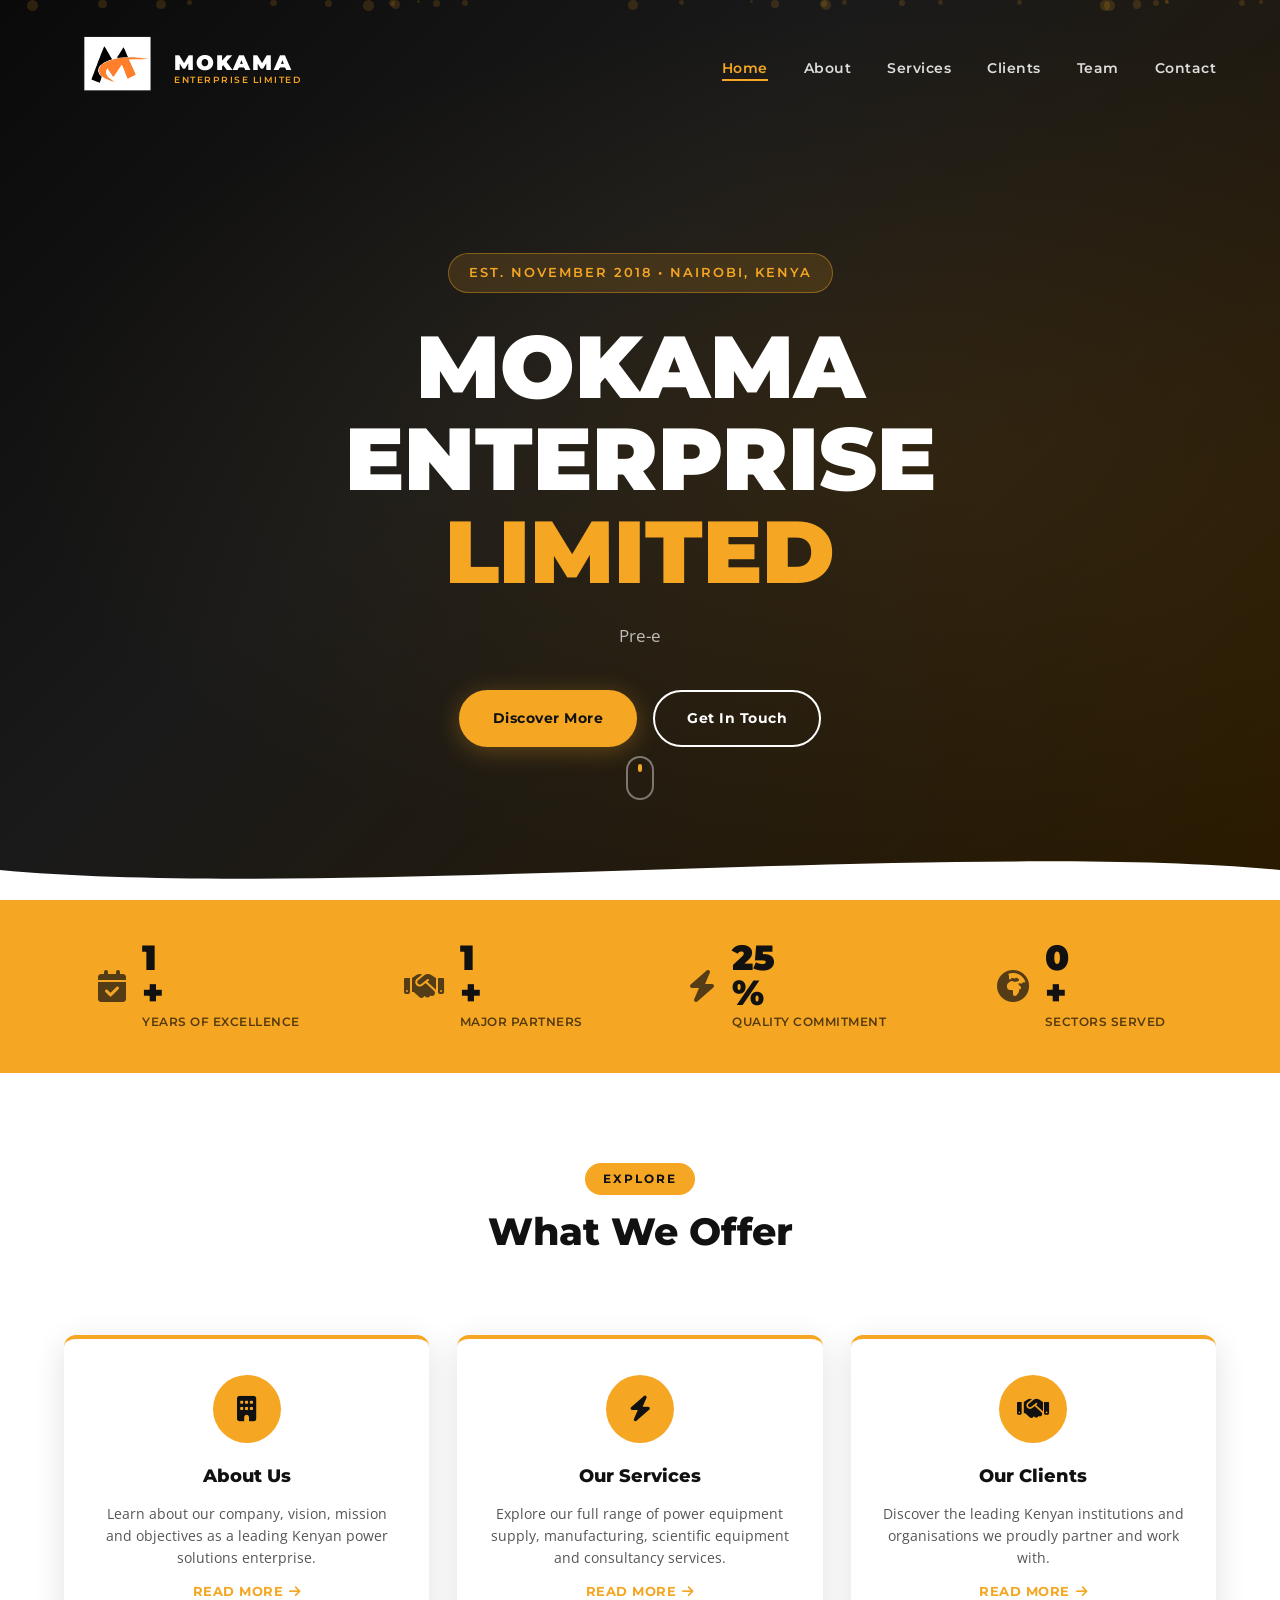
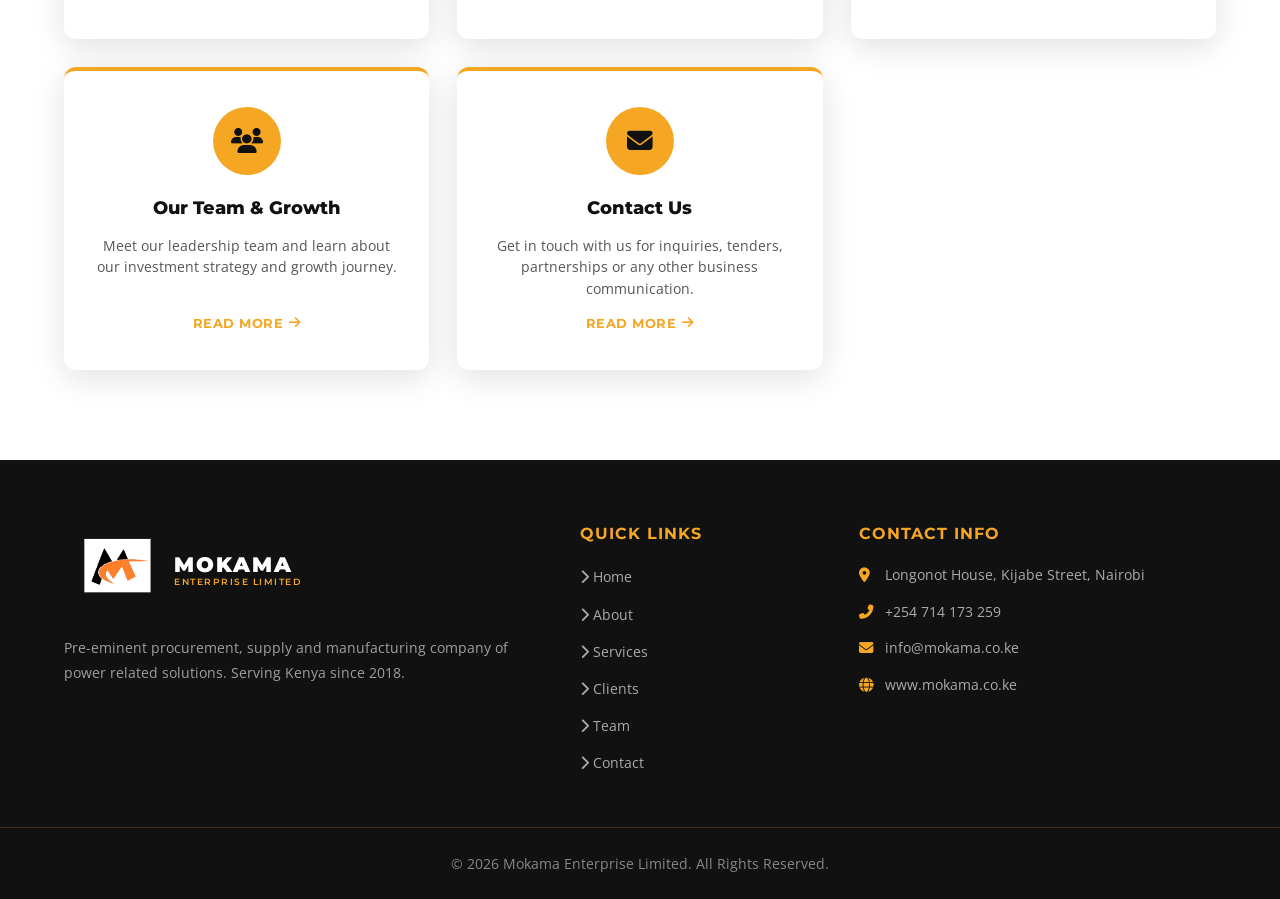
==== commit 16652673: "year correction" ====
--- a/index.html
+++ b/index.html
@@ -179,7 +179,7 @@
       </div>
     </div>
     <div class="footer-bottom">
-      <p>&copy; 2024 Mokama Enterprise Limited. All Rights Reserved.</p>
+      <p>&copy; 2026 Mokama Enterprise Limited. All Rights Reserved.</p>
     </div>
   </footer>
 
--- a/style.css
+++ b/style.css
@@ -1468,4 +1468,231 @@
     padding: 10px 12px;
     font-size: 0.9rem;
   }
+}
+/* ============================================================
+   PAGE BANNER (inner pages)
+   ============================================================ */
+.page-banner {
+  position: relative;
+  min-height: 280px;
+  background: linear-gradient(135deg, #0a0a0a 0%, #1a1a1a 40%, #2a1a00 100%);
+  display: flex;
+  align-items: center;
+  justify-content: center;
+  overflow: hidden;
+  padding-top: 80px;
+}
+
+.page-banner--dark {
+  background: linear-gradient(135deg, #111 0%, #1a1a1a 60%, #2a1a00 100%);
+}
+
+.page-banner--light {
+  background: linear-gradient(135deg, #0a0a0a 0%, #222 50%, #1a1a00 100%);
+}
+
+.page-banner-overlay {
+  position: absolute;
+  inset: 0;
+  background: radial-gradient(ellipse at 70% 50%, rgba(245,166,35,0.1) 0%, transparent 70%);
+}
+
+.page-banner-content {
+  position: relative;
+  z-index: 2;
+  text-align: center;
+  padding: 40px 24px;
+}
+
+.page-banner-content h1 {
+  font-family: var(--font-head);
+  font-weight: 900;
+  font-size: clamp(2rem, 5vw, 3.2rem);
+  color: var(--white);
+  margin: 12px 0 16px;
+  line-height: 1.1;
+}
+
+.breadcrumb {
+  display: flex;
+  align-items: center;
+  justify-content: center;
+  gap: 8px;
+  font-family: var(--font-head);
+  font-size: 0.82rem;
+  color: rgba(255,255,255,0.55);
+}
+
+.breadcrumb a {
+  color: var(--gold);
+  font-weight: 600;
+  transition: color var(--transition);
+}
+
+.breadcrumb a:hover { color: var(--gold-light); }
+
+.breadcrumb i {
+  font-size: 0.65rem;
+  color: rgba(255,255,255,0.35);
+}
+
+.breadcrumb span {
+  color: rgba(255,255,255,0.7);
+}
+
+/* ============================================================
+   PAGE NAVIGATION CARDS (Home landing page)
+   ============================================================ */
+.page-nav-grid {
+  display: grid;
+  grid-template-columns: repeat(3, 1fr);
+  gap: 28px;
+}
+
+/* Last two cards centred when grid has 5 items */
+.page-nav-grid .page-nav-card:nth-child(4) {
+  grid-column: 1;
+}
+
+.page-nav-card {
+  background: var(--white);
+  border-radius: var(--radius);
+  padding: 36px 28px;
+  box-shadow: var(--shadow);
+  border-top: 4px solid var(--gold);
+  text-align: center;
+  display: flex;
+  flex-direction: column;
+  align-items: center;
+  gap: 12px;
+  transition: all var(--transition);
+  color: var(--black);
+  text-decoration: none;
+}
+
+.page-nav-card:hover {
+  transform: translateY(-8px);
+  box-shadow: 0 20px 50px rgba(0,0,0,0.15);
+  border-top-color: var(--gold-dark);
+}
+
+.page-nav-icon {
+  width: 68px;
+  height: 68px;
+  background: var(--gold);
+  border-radius: 50%;
+  display: flex;
+  align-items: center;
+  justify-content: center;
+  margin-bottom: 6px;
+  transition: all var(--transition);
+}
+
+.page-nav-card:hover .page-nav-icon {
+  background: var(--gold-dark);
+  transform: scale(1.1);
+}
+
+.page-nav-icon i {
+  font-size: 1.6rem;
+  color: var(--black);
+}
+
+.page-nav-card h3 {
+  font-family: var(--font-head);
+  font-weight: 800;
+  font-size: 1.1rem;
+  color: var(--black);
+  margin: 0;
+}
+
+.page-nav-card p {
+  font-size: 0.85rem;
+  color: var(--gray);
+  line-height: 1.6;
+  flex: 1;
+}
+
+.page-nav-link {
+  font-family: var(--font-head);
+  font-weight: 700;
+  font-size: 0.82rem;
+  color: var(--gold);
+  letter-spacing: 0.5px;
+  text-transform: uppercase;
+  display: flex;
+  align-items: center;
+  gap: 6px;
+  transition: gap var(--transition), color var(--transition);
+}
+
+.page-nav-card:hover .page-nav-link {
+  gap: 10px;
+  color: var(--gold-dark);
+}
+
+/* ============================================================
+   PAGE BOTTOM NAVIGATION (prev / next)
+   ============================================================ */
+.page-nav-bottom-grid {
+  display: flex;
+  justify-content: space-between;
+  align-items: center;
+  gap: 16px;
+  flex-wrap: wrap;
+}
+
+.page-nav-bottom-btn {
+  display: inline-flex;
+  align-items: center;
+  gap: 10px;
+  padding: 14px 28px;
+  border-radius: 50px;
+  font-family: var(--font-head);
+  font-weight: 700;
+  font-size: 0.88rem;
+  letter-spacing: 0.5px;
+  border: 2px solid rgba(245,166,35,0.4);
+  color: rgba(255,255,255,0.8);
+  background: transparent;
+  transition: all var(--transition);
+  text-decoration: none;
+}
+
+.page-nav-bottom-btn:hover {
+  border-color: var(--gold);
+  color: var(--gold);
+  background: rgba(245,166,35,0.08);
+  transform: translateY(-2px);
+}
+
+.page-nav-bottom-btn--next {
+  background: var(--gold);
+  color: var(--black);
+  border-color: var(--gold);
+}
+
+.page-nav-bottom-btn--next:hover {
+  background: var(--gold-dark);
+  border-color: var(--gold-dark);
+  color: var(--black);
+}
+
+@media (max-width: 600px) {
+  .page-nav-grid {
+    grid-template-columns: 1fr;
+  }
+  .page-nav-bottom-grid {
+    flex-direction: column;
+    align-items: stretch;
+  }
+  .page-nav-bottom-btn {
+    justify-content: center;
+  }
+}
+
+@media (max-width: 768px) {
+  .page-nav-grid {
+    grid-template-columns: 1fr 1fr;
+  }
 }
